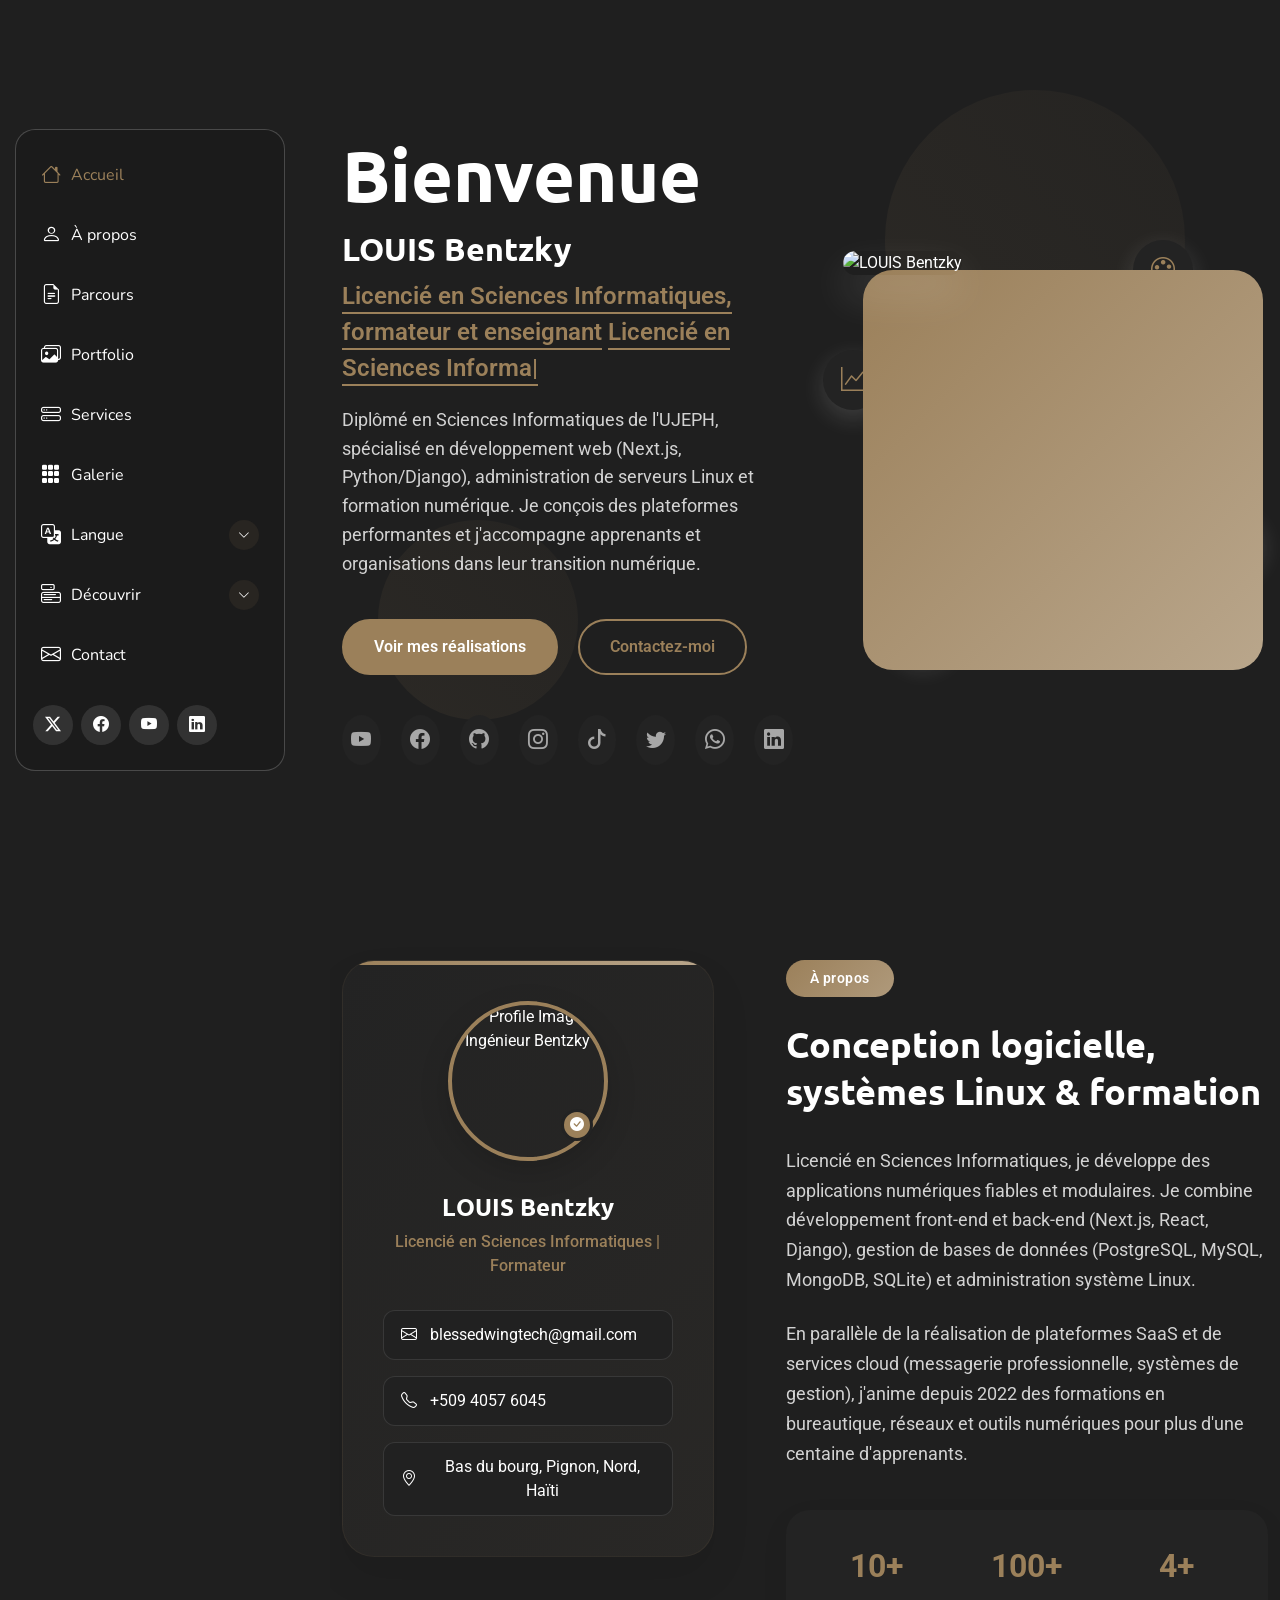
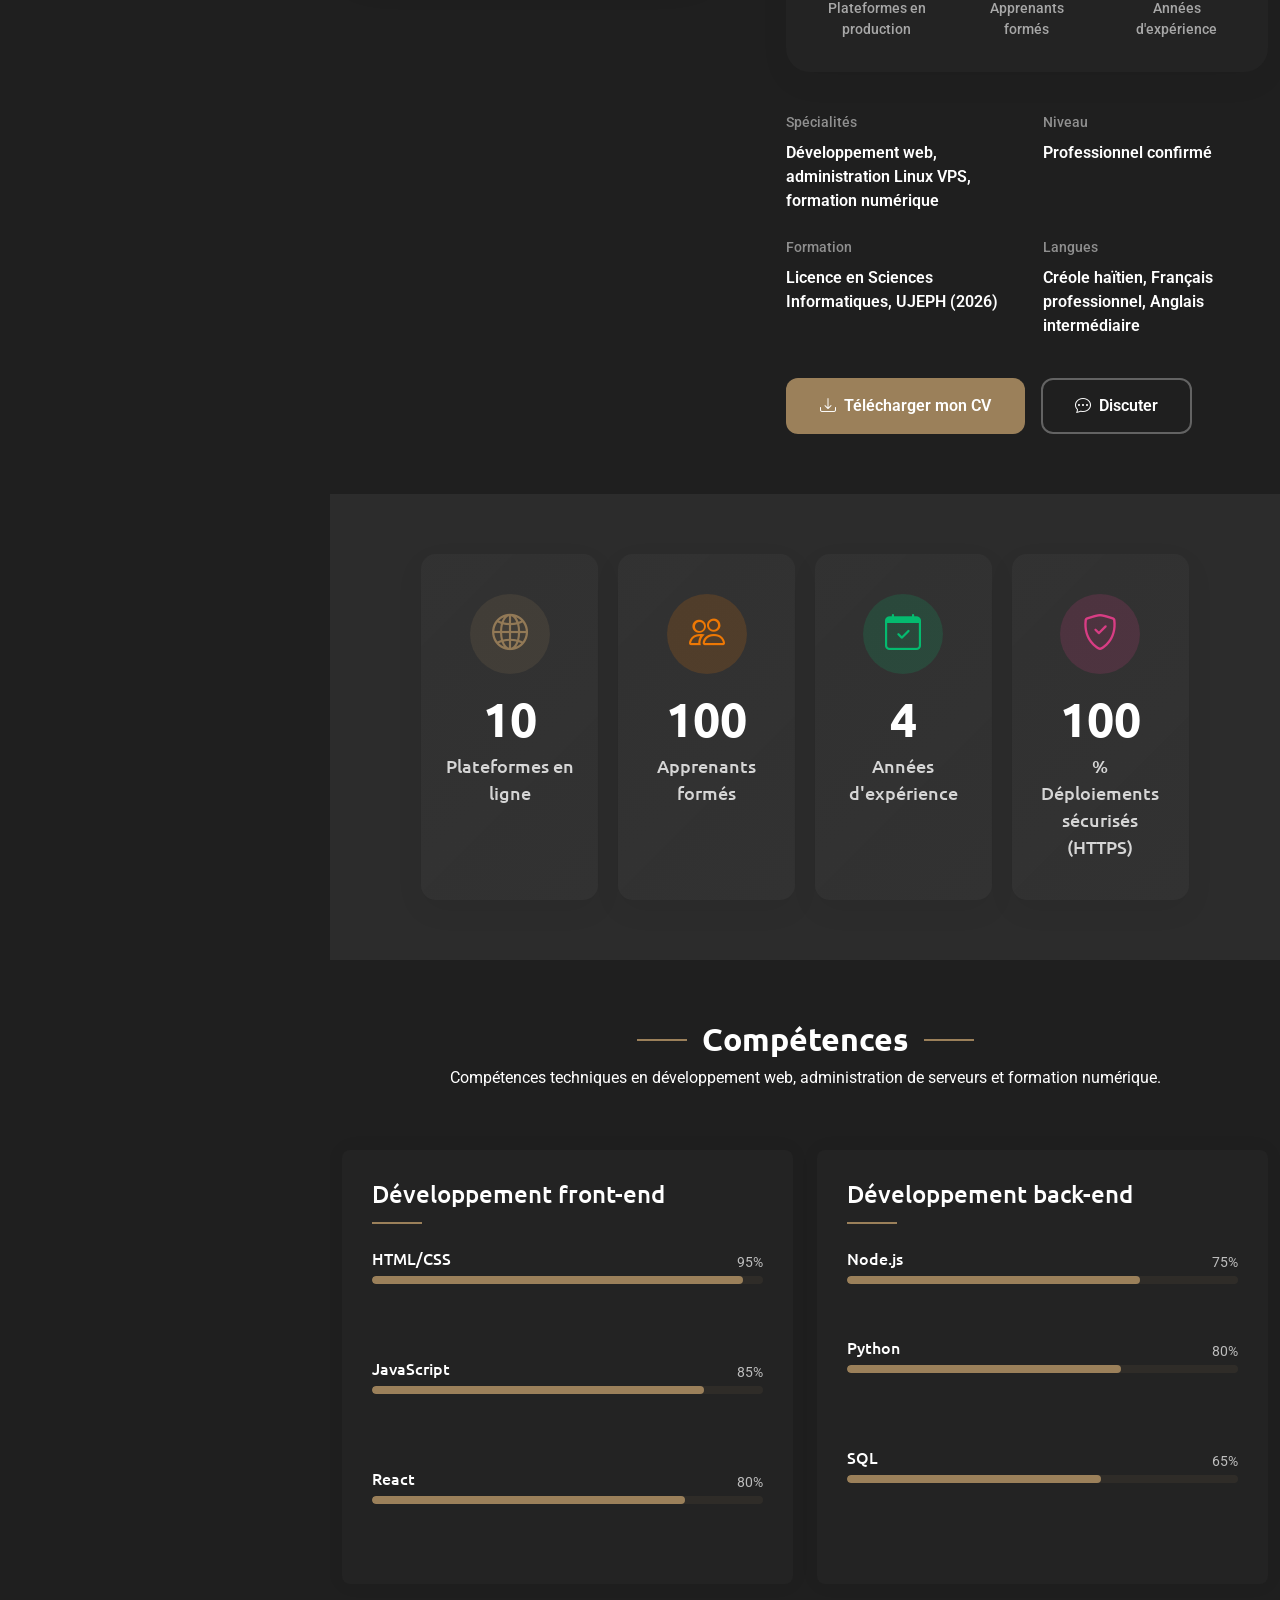
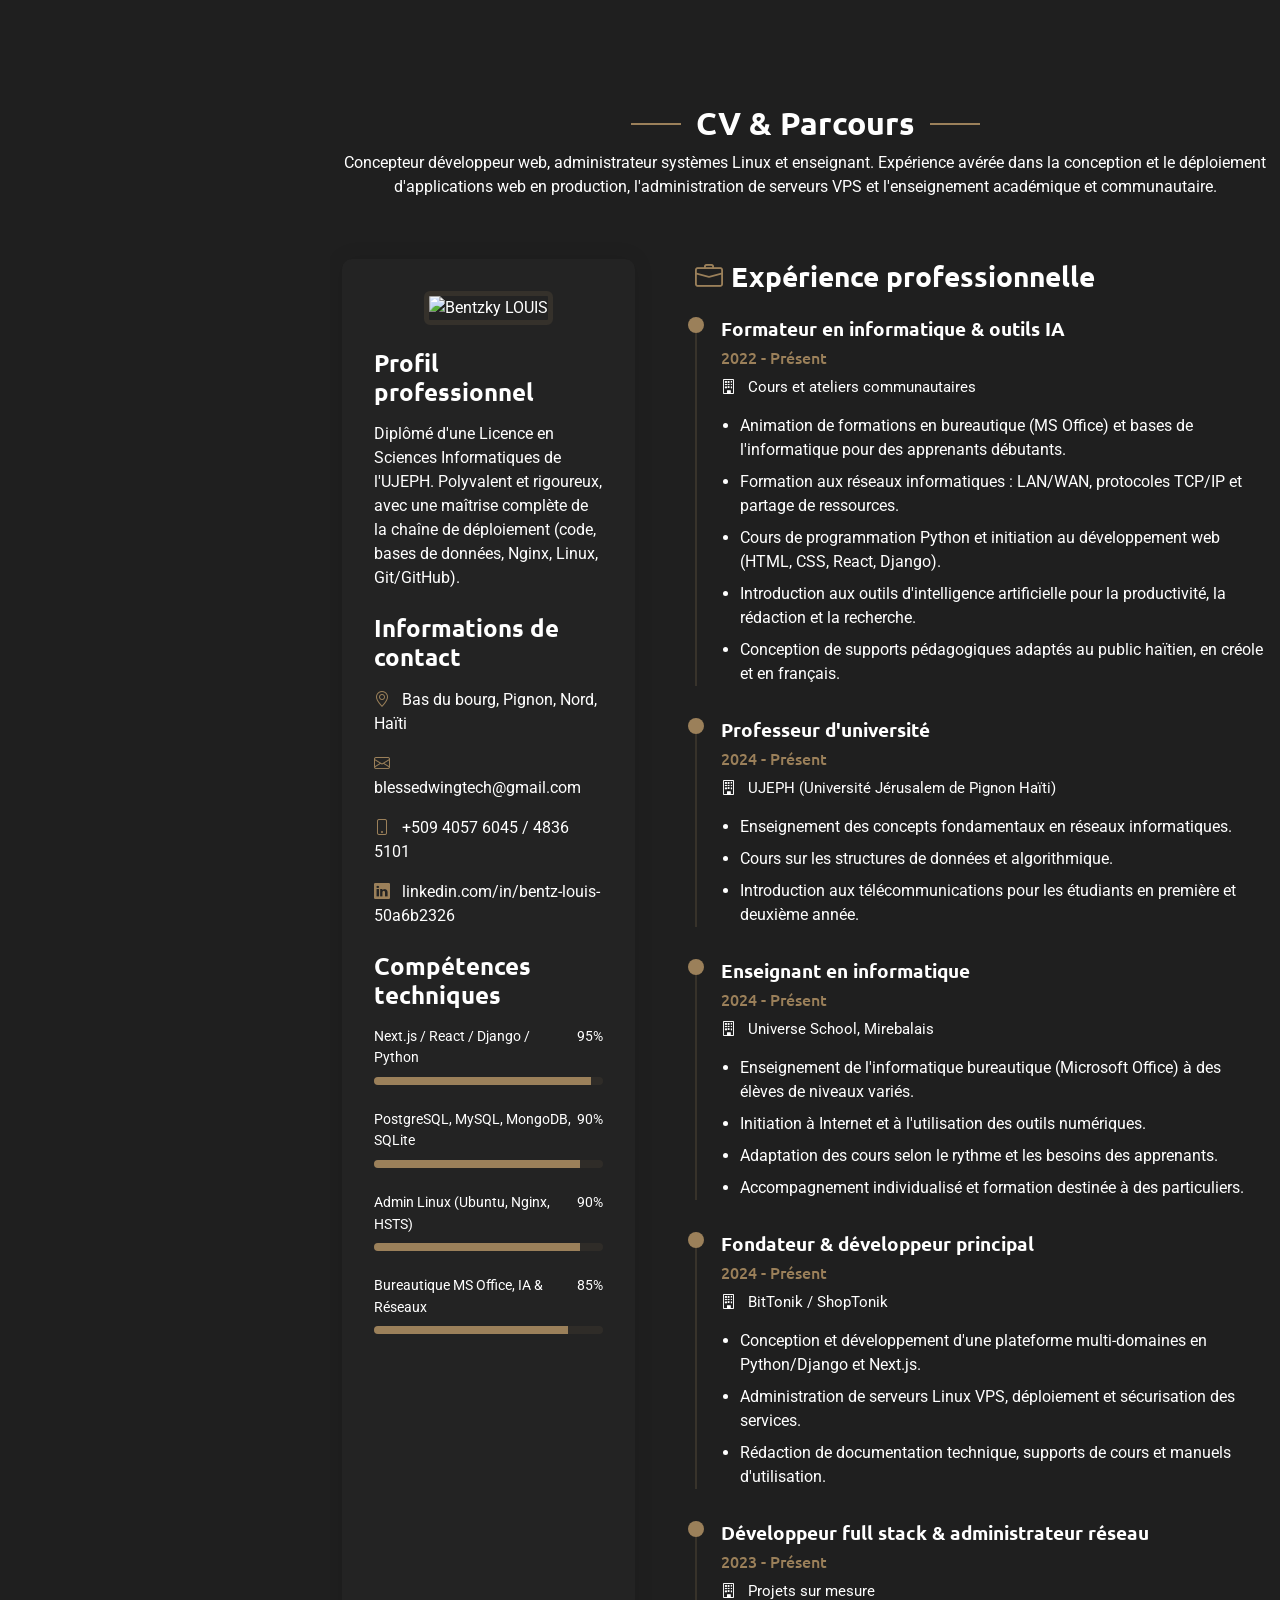
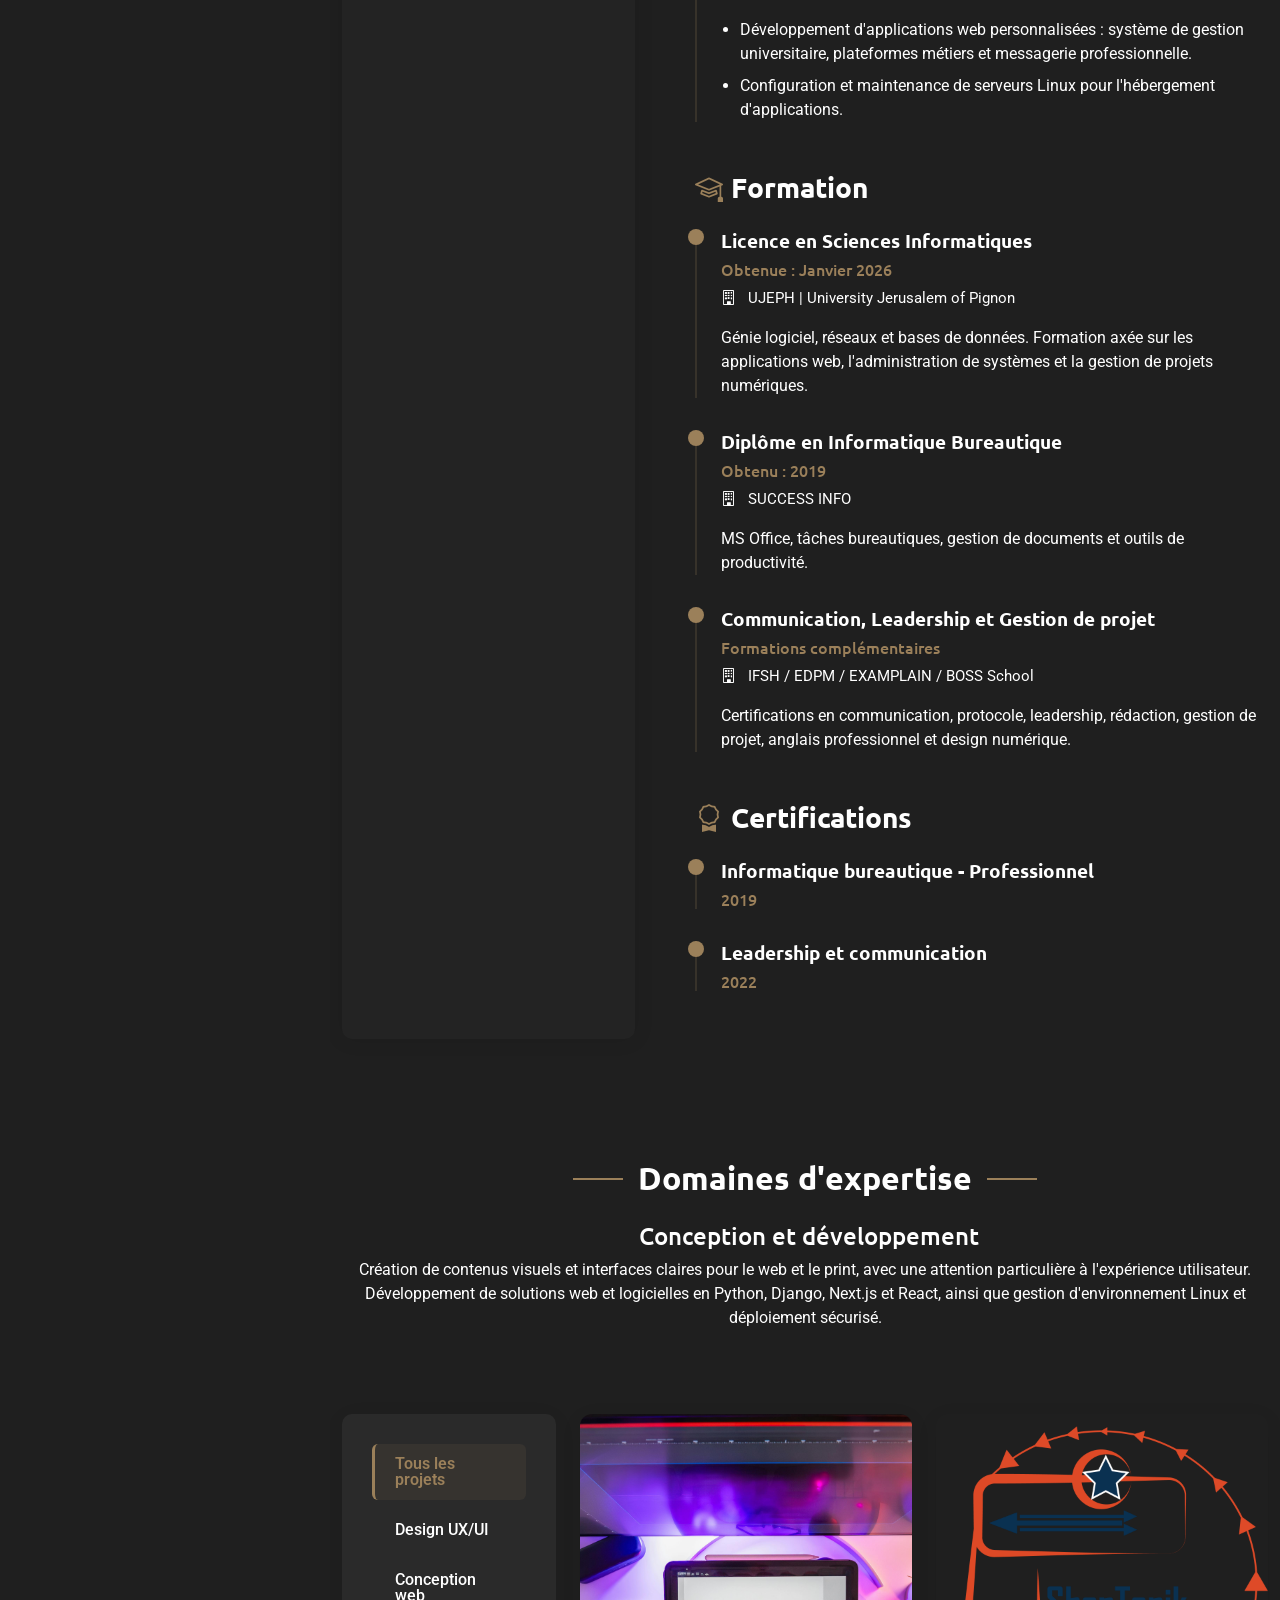
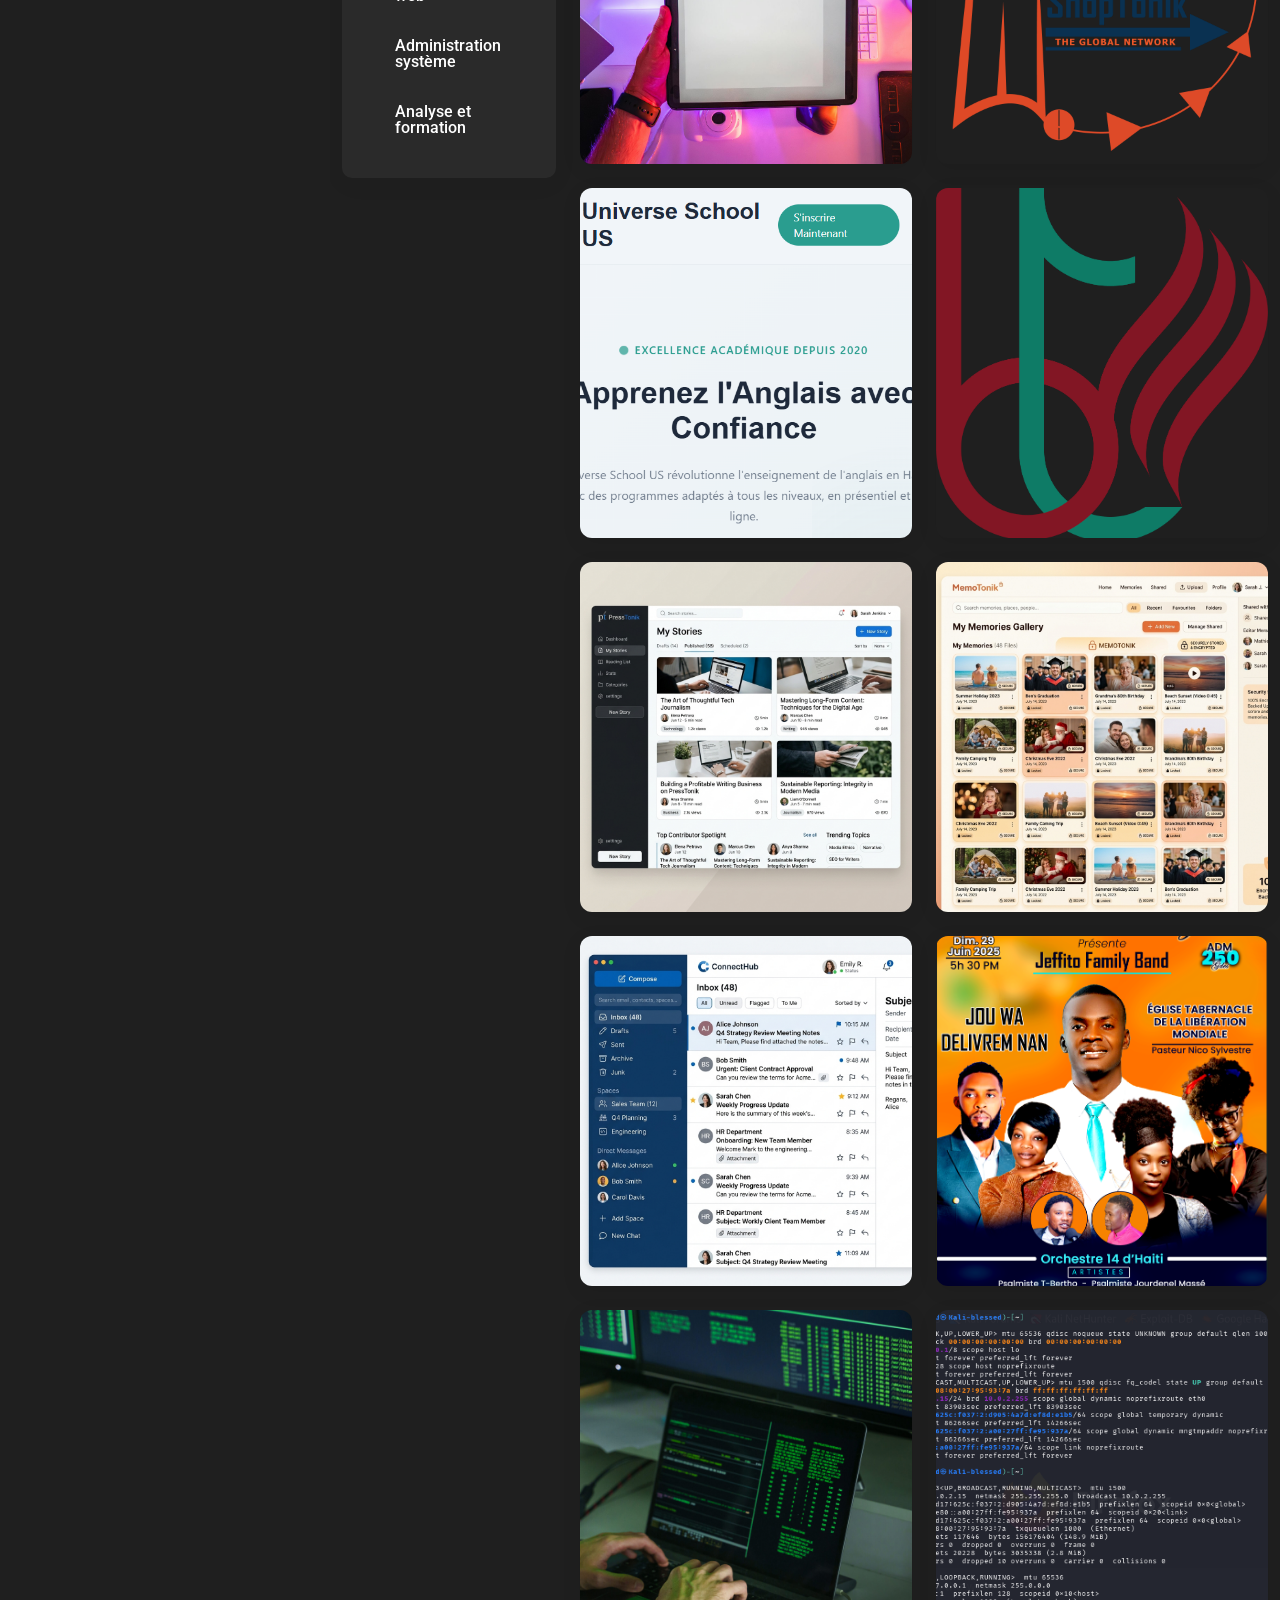
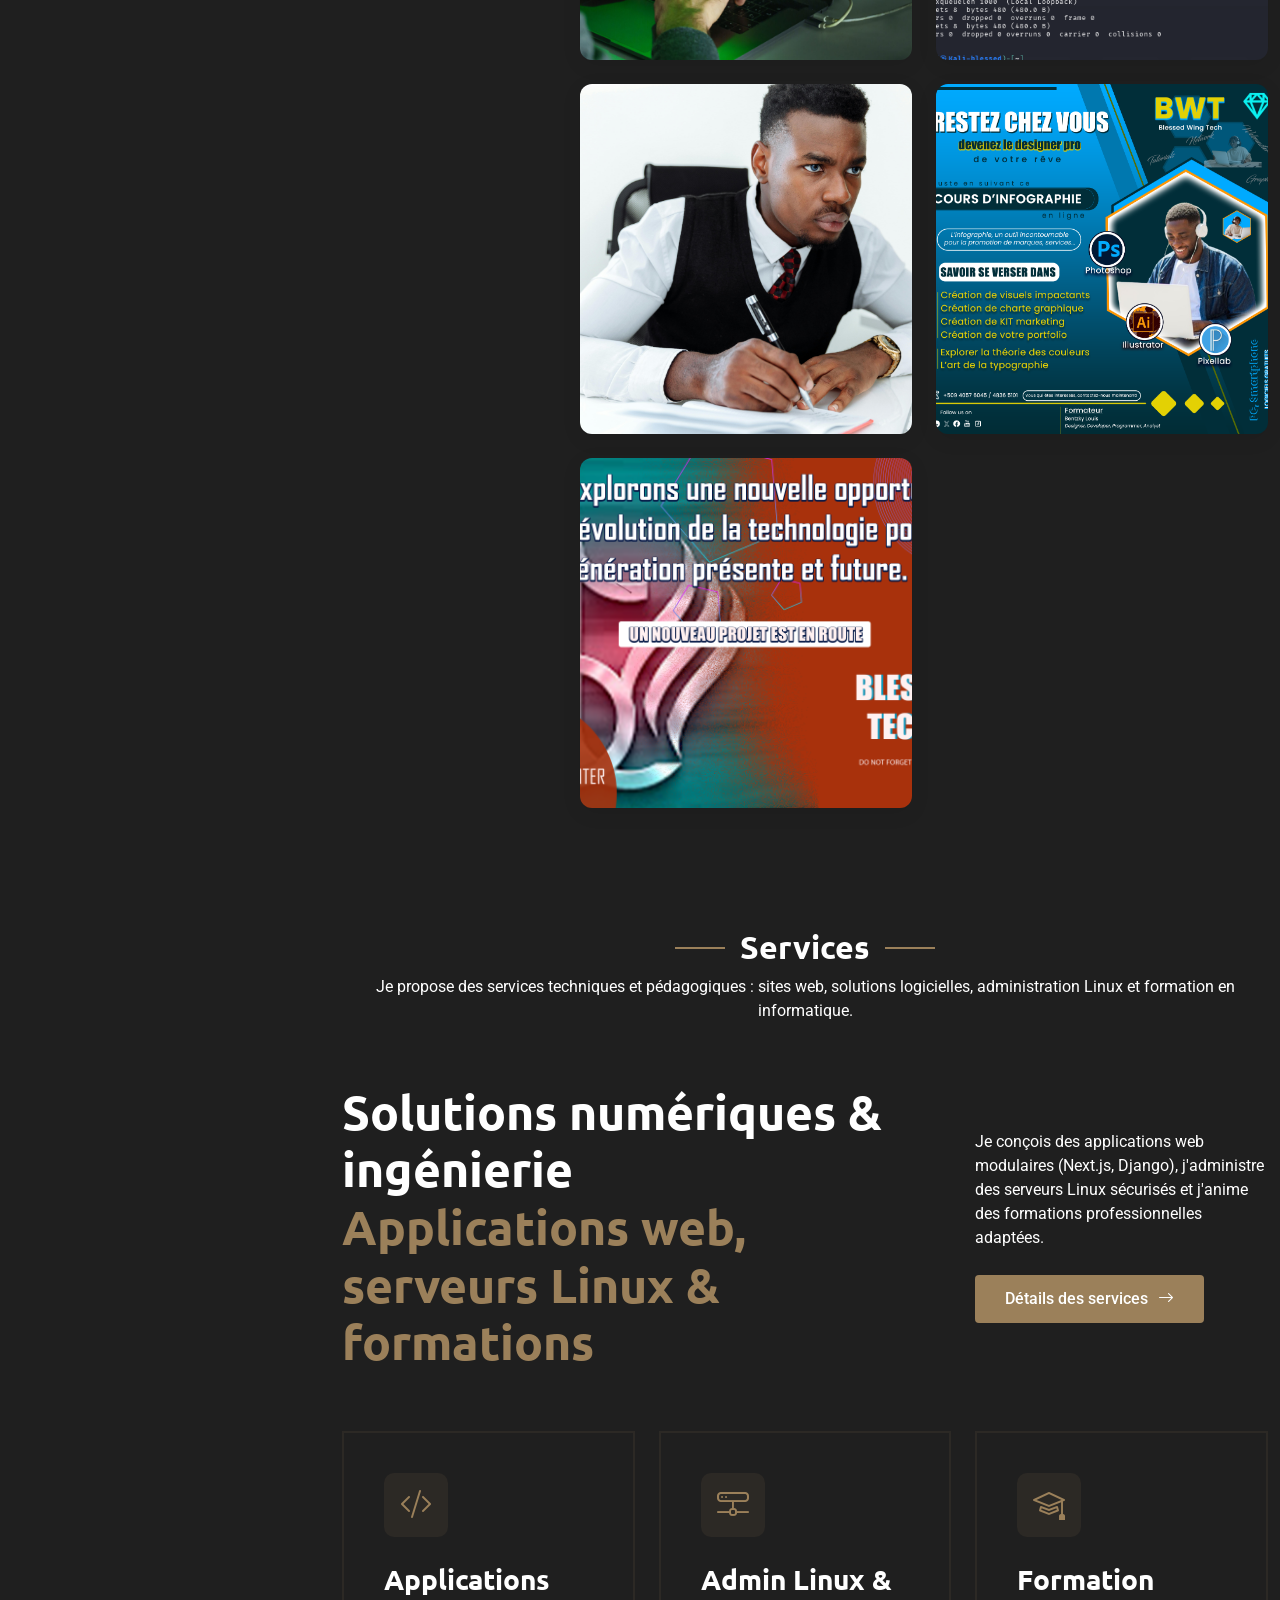
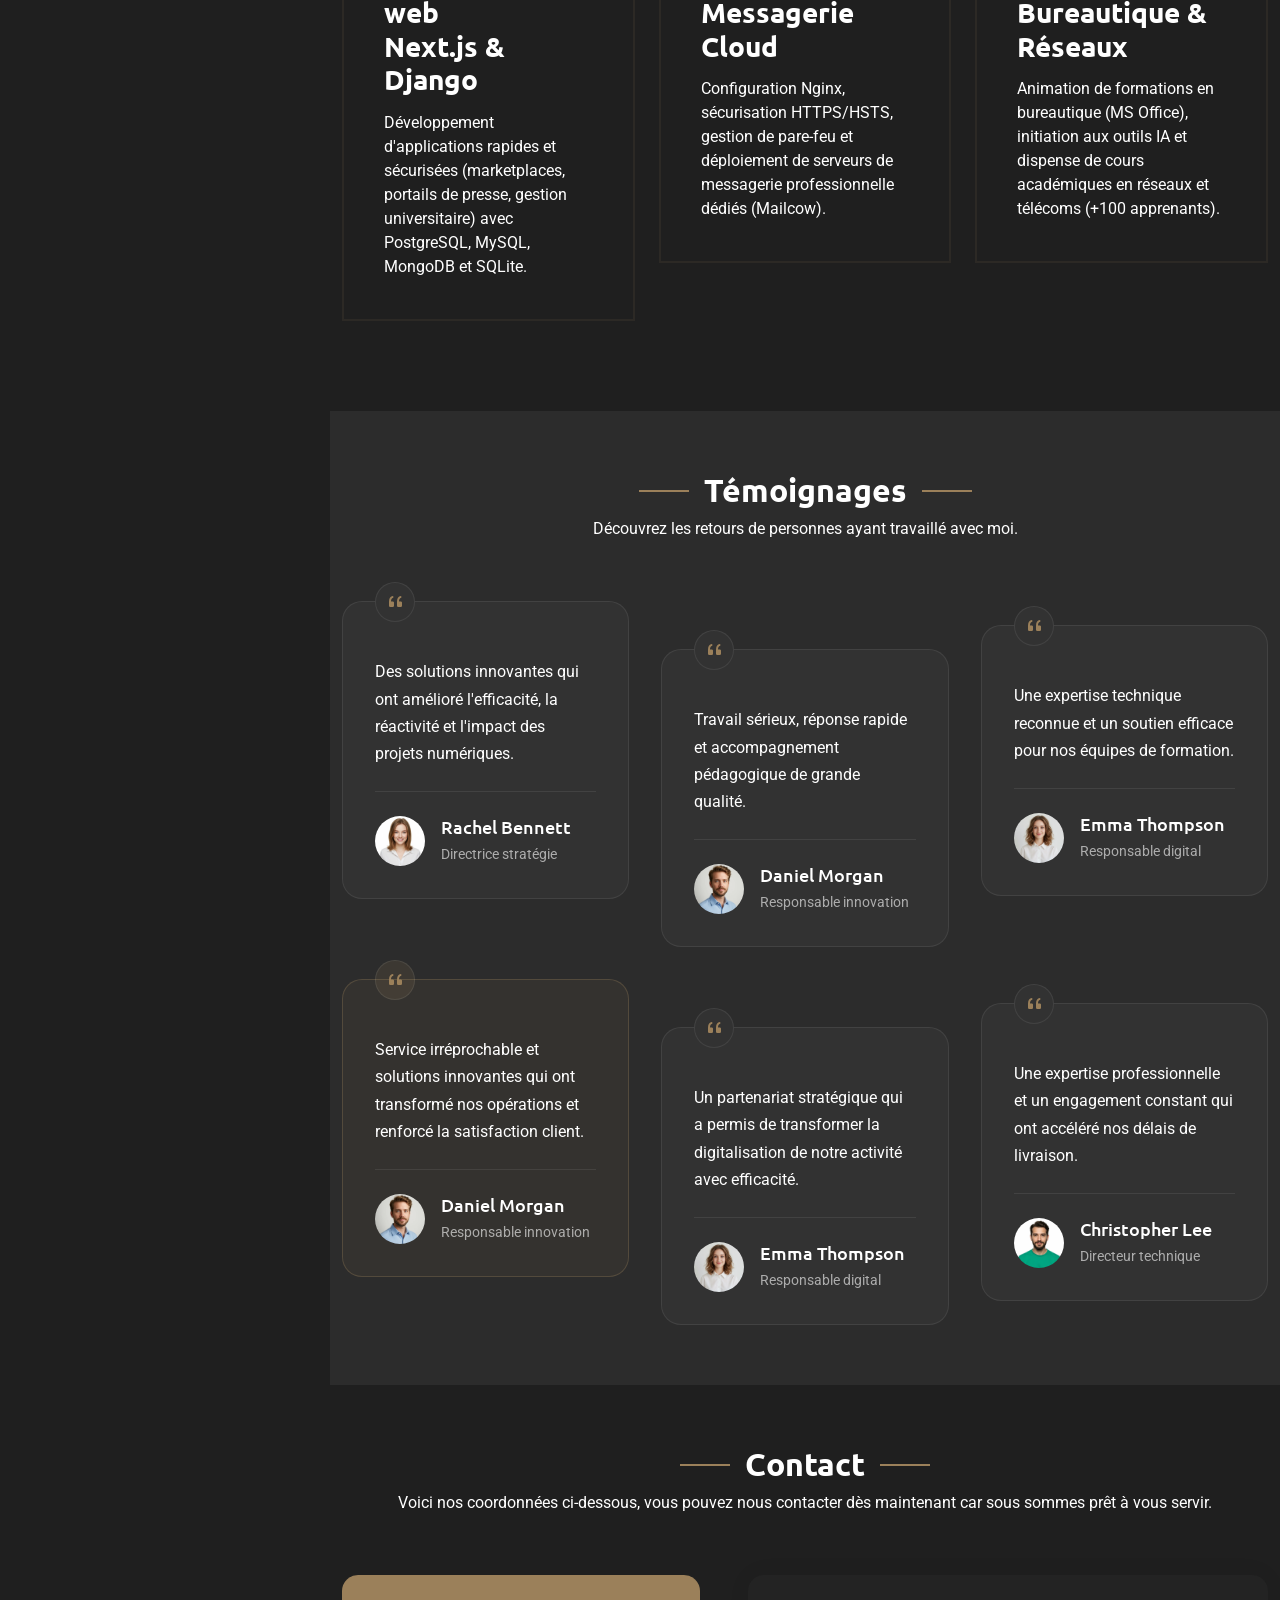
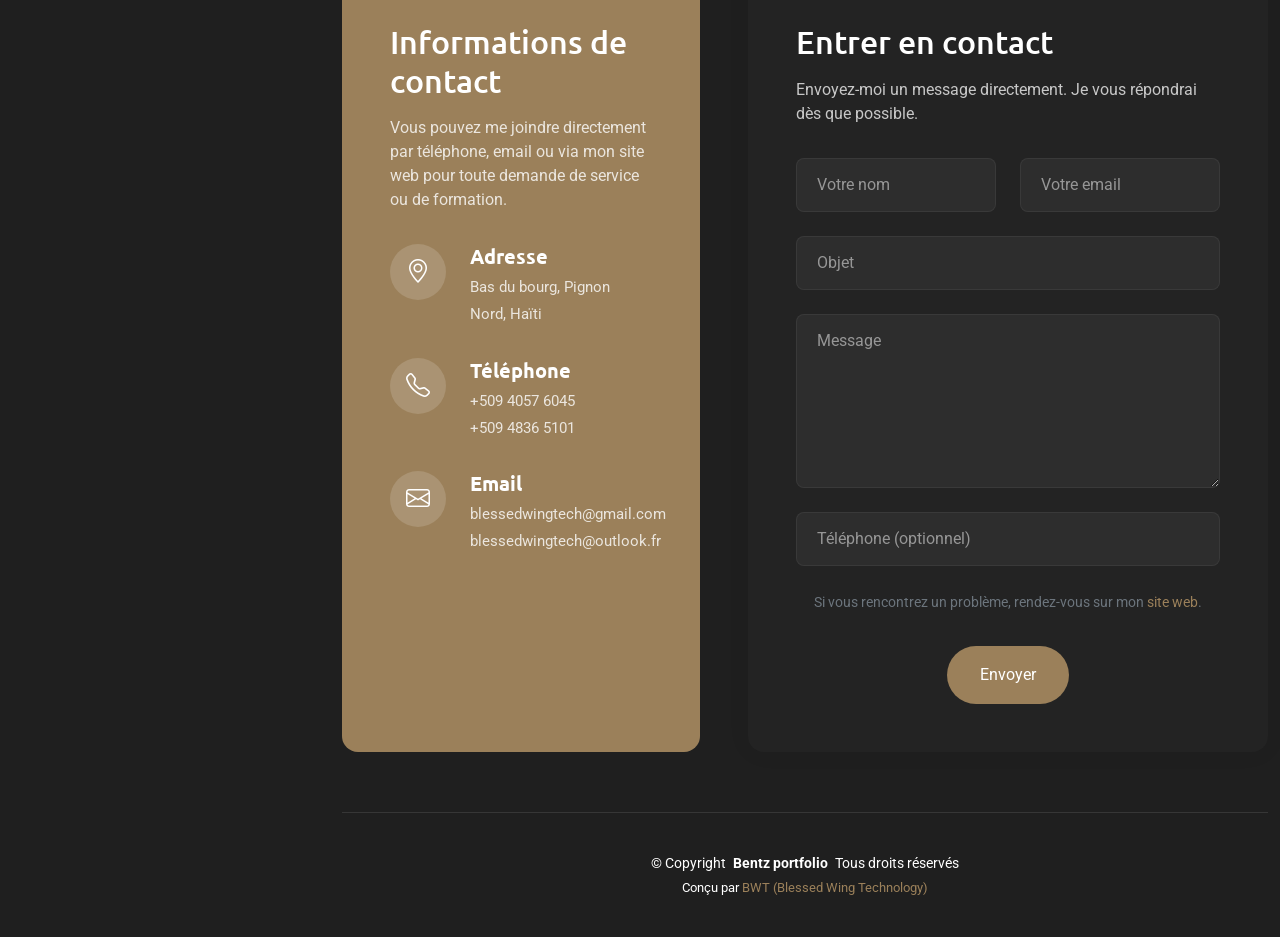
==== index.html @ fd95d406 "feat: audit facts update, fix service details navigation, add i18n support and realistic metrics" ====
<!DOCTYPE html>
<html lang="fr">

<head>
  <meta charset="utf-8">
  <meta content="width=device-width, initial-scale=1.0" name="viewport">
  <title>Portfolio de LOUIS Bentzky | Licencié en Sciences Informatiques</title>
  <meta name="description" content="Portfolio de LOUIS Bentzky, licencié en sciences informatiques, formateur et développeur web spécialisé en Next.js, Python/Django, administration Linux et bases de données.">
  <meta name="keywords" content="LOUIS Bentzky, licencié sciences informatiques, formateur, développeur web, Linux, Django, Next.js, PostgreSQL, MySQL, Pignon, Haïti">

  <!-- Favicons -->
  <link href="assets/img/logo.png" rel="icon">
  <link href="assets/img/logo.png" rel="apple-touch-icon">

  <!-- Fonts -->
  <link href="https://fonts.googleapis.com" rel="preconnect">
  <link href="https://fonts.gstatic.com" rel="preconnect" crossorigin>
  <link href="https://fonts.googleapis.com/css2?family=Roboto:ital,wght@0,100;0,300;0,400;0,500;0,700;0,900;1,100;1,300;1,400;1,500;1,700;1,900&family=Ubuntu:ital,wght@0,300;0,400;0,500;0,700;1,300;1,400;1,500;1,700&family=Nunito:ital,wght@0,200;0,300;0,400;0,500;0,600;0,700;0,800;0,900;1,200;1,300;1,400;1,500;1,600;1,700;1,800;1,900&display=swap" rel="stylesheet">

  <!-- Vendor CSS Files -->
  <link href="assets/vendor/bootstrap/css/bootstrap.min.css" rel="stylesheet">
  <link href="assets/vendor/bootstrap-icons/bootstrap-icons.css" rel="stylesheet">
  <link href="assets/vendor/aos/aos.css" rel="stylesheet">
  <link href="assets/vendor/glightbox/css/glightbox.min.css" rel="stylesheet">
  <link href="assets/vendor/swiper/swiper-bundle.min.css" rel="stylesheet">

  <!-- Main CSS File -->
  <link href="assets/css/main.css" rel="stylesheet">

  <!-- =======================================================
  * Template Name: SnapFolio
  * Template URL: https://bootstrapmade.com/snapfolio-bootstrap-portfolio-template/
  * Updated: Jun 13 2025 with Bootstrap v5.3.6
  * Author: BootstrapMade.com
  * License: https://bootstrapmade.com/license/
  ======================================================== -->
</head>

<body class="index-page">

  <header id="header" class="header dark-background d-flex flex-column justify-content-center">
    <i class="header-toggle d-xl-none bi bi-list"></i>

    <div class="header-container d-flex flex-column align-items-start">
      <nav id="navmenu" class="navmenu">
        <ul>
          <li><a href="#hero" class="active"><i class="bi bi-house navicon"></i><span data-i18n="nav_home">Accueil</span></a></li>
          <li><a href="#about"><i class="bi bi-person navicon"></i><span data-i18n="nav_about">À propos</span></a></li>
          <li><a href="#resume"><i class="bi bi-file-earmark-text navicon"></i><span data-i18n="nav_resume">Parcours</span></a></li>
          <li><a href="#portfolio"><i class="bi bi-images navicon"></i><span data-i18n="nav_portfolio">Portfolio</span></a></li>
          <li><a href="#services"><i class="bi bi-hdd-stack navicon"></i><span data-i18n="nav_services">Services</span></a></li>
          <li><a href="gallery.html"><i class="bi bi-grid-3x3-gap-fill navicon"></i><span data-i18n="nav_gallery">Galerie</span></a></li>
          <li class="dropdown"><a href="#"><i class="bi bi-translate navicon"></i> <span data-i18n="nav_lang">Langue</span> <i class="bi bi-chevron-down toggle-dropdown"></i></a>
            <ul>
              <li><a href="javascript:void(0)" onclick="changeLanguage('fr')">Français</a></li>
              <li><a href="javascript:void(0)" onclick="changeLanguage('en')">English</a></li>
              <li><a href="javascript:void(0)" onclick="changeLanguage('es')">Español</a></li>
              <li><a href="javascript:void(0)" onclick="changeLanguage('ht')">Kreyòl Ayisyen</a></li>
            </ul>
          </li>
          <li class="dropdown"><a href="#"><i class="bi bi-menu-button navicon"></i> <span data-i18n="nav_discover">Découvrir</span> <i class="bi bi-chevron-down toggle-dropdown"></i></a>
            <ul>
              <li><a href="#portfolio">Réalisations</a></li>
              <li class="dropdown"><a href="#"><span>Plateformes</span> <i class="bi bi-chevron-down toggle-dropdown"></i></a>
                <ul>
                  <li><a href="https://bittonik.com" target="_blank" rel="noopener">bittonik.com</a></li>
                  <li><a href="https://shop.bittonik.com" target="_blank" rel="noopener">shop.bittonik.com</a></li>
                  <li><a href="https://bwt.bittonik.com" target="_blank" rel="noopener">bwt.bittonik.com</a></li>
                </ul>
              </li>
              <li class="dropdown"><a href="#"><span>Réseaux</span> <i class="bi bi-chevron-down toggle-dropdown"></i></a>
                <ul>
                  <li><a href="https://www.linkedin.com/in/bentz-louis-50a6b2326/" target="_blank" rel="noopener">LinkedIn</a></li>
                  <li><a href="https://www.facebook.com/profile.php?id=61565747346863" target="_blank" rel="noopener">Facebook</a></li>
                  <li><a href="https://www.youtube.com/@blessedwingtech" target="_blank" rel="noopener">YouTube</a></li>
                </ul>
              </li>
              <li><a href="#about">À propos</a></li>
              <li><a href="#resume">Parcours</a></li>
              <li><a href="#testimonials">Témoignages</a></li>
            </ul>
          </li>
          <li><a href="#contact"><i class="bi bi-envelope navicon"></i>Contact</a></li>
        </ul>
      </nav>

      <div class="social-links text-center">
        <a href="#" class="twitter"><i class="bi bi-twitter-x"></i></a>
        <a href="https://web.facebook.com/profile.php?id=61565747346863" class="facebook"><i class="bi bi-facebook"></i></a>
        <a href="https://www.youtube.com/@blessedwingtech" class="youtube"><i class="bi bi-youtube"></i></a>
        <a href="https://www.linkedin.com/in/bentz-louis-50a6b2326/" class="linkedin"><i class="bi bi-linkedin"></i></a>
      </div>

    </div>

  </header>

  <main class="main">

    <!-- Hero Section -->
    <section id="hero" class="hero section">

      <div class="background-elements">
        <div class="bg-circle circle-1"></div>
        <div class="bg-circle circle-2"></div>
      </div>

      <div class="hero-content">

        <div class="container">
          <div class="row align-items-center">

            <div class="col-lg-6" data-aos="fade-right" data-aos-delay="100">
              <div class="hero-text">
                <h1 data-i18n="hero_title">Bienvenue</h1>
                <h2 data-i18n="hero_subtitle">LOUIS Bentzky</h2>
                <p class="lead"><span data-i18n="hero_typed_lead">Licencié en Sciences Informatiques, formateur et enseignant</span> <span class="typed" data-typed-items="Licencié en Sciences Informatiques, Formateur, Enseignant, Développeur Web, Administrateur Linux"></span></p>
                <p class="description" data-i18n="hero_desc">Diplômé en Sciences Informatiques de l'UJEPH, spécialisé en développement web (Next.js, Python/Django), administration de serveurs Linux et formation numérique. Je conçois des plateformes performantes et j'accompagne apprenants et organisations dans leur transition numérique.</p>

                <div class="hero-actions">
                  <a href="#portfolio" class="btn btn-primary" data-i18n="hero_btn_portfolio">Voir mes réalisations</a>
                  <a href="#contact" class="btn btn-outline" data-i18n="hero_btn_contact">Contactez-moi</a>
                </div>

                <div class="social-links">
                  <a href="https://www.youtube.com/@blessedwingtech"><i class="bi bi-youtube"></i></a>
                  <a href="https://www.facebook.com/profile.php?id=61565747346863&_rdc=1&_rdr"><i class="bi bi-facebook"></i></a>
                  <a href="https://github.com/blessedwingtech"><i class="bi bi-github"></i></a>
                  <a href="https://www.instagram.com/blessedwingtech?igsh=MTlweTR2bWcydWViNg=="><i class="bi bi-instagram"></i></a>
                  <a href="https://www.tiktok.com/@blessedwingtech?_t=ZP-8yUwqDFq4YY&_r=1"><i class="bi bi-tiktok"></i></a>
                  <a href="https://x.com/intent/tweet?button_hashtag=blessedwingtech&ref_src=twsrc%5Etfw"><i class="bi bi-twitter"></i></a>
                  <a href="https://whatsapp.com/channel/0029VaMRRHZLSmbSRiAdLF01"><i class="bi bi-whatsapp"></i></a>
                  <a href="https://www.linkedin.com/in/bentz-louis-50a6b2326/"><i class="bi bi-linkedin"></i></a>
                </div>
              </div>
            </div>

            <div class="col-lg-6" data-aos="fade-left" data-aos-delay="200">
              <div class="hero-visual">
                <div class="profile-container">
                  <div class="profile-background"></div>
                  <img src="https://bwt.bittonik.com/images/team/louis.png" alt="LOUIS Bentzky" class="profile-image">
                  <div class="floating-elements">
                    <div class="floating-icon icon-1"><i class="bi bi-palette"></i></div>
                    <div class="floating-icon icon-2"><i class="bi bi-code-slash"></i></div>
                    <div class="floating-icon icon-3"><i class="bi bi-lightbulb"></i></div>
                    <div class="floating-icon icon-4"><i class="bi bi-graph-up"></i></div>
                  </div>
                </div>
              </div>
            </div>

          </div>
        </div>
      </div>

    </section><!-- /Hero Section -->

    <!-- About Section -->
    <section id="about" class="about section">

      <div class="container" data-aos="fade-up" data-aos-delay="100">

        <div class="row">
          <div class="col-lg-5" data-aos="zoom-in" data-aos-delay="200">
            <div class="profile-card">
              <div class="profile-header">
                <div class="profile-image">
                  <img src="https://pub-89e90effd8c84fc486672a8cfe792db8.r2.dev/uploads/gallery-1783122295378-9qzqqya.webp" alt="Profile Image Ingénieur Bentzky" class="img-fluid">
                </div>
                <div class="profile-badge">
                  <i class="bi bi-check-circle-fill"></i>
                </div>
              </div>

              <div class="profile-content">
                <h3>LOUIS Bentzky</h3>
                <p class="profession">Licencié en Sciences Informatiques | Formateur</p>

                <div class="contact-links">
                  <a href="mailto:blessedwingtech@gmail.com" class="contact-item">
                    <i class="bi bi-envelope"></i>
                    blessedwingtech@gmail.com
                  </a>
                  <a href="tel:+50940576045" class="contact-item">
                    <i class="bi bi-telephone"></i>
                    +509 4057 6045
                  </a>
                  <a href="#" class="contact-item">
                    <i class="bi bi-geo-alt"></i>
                    Bas du bourg, Pignon, Nord, Haïti
                  </a>
                </div>
              </div>
            </div>
          </div>

          <div class="col-lg-7" data-aos="fade-left" data-aos-delay="300">
            <div class="about-content">
              <div class="section-header">
                <span class="badge-text" data-i18n="about_title">À propos</span>
                <h2 data-i18n="about_subtitle">Passionné par le numérique et la formation</h2>
              </div>

              <div class="description">
                <p data-i18n="about_desc1">Licencié en Sciences Informatiques, je développe des applications numériques fiables et modulaires. Je combine développement front-end et back-end (Next.js, React, Django), gestion de bases de données (PostgreSQL, MySQL, MongoDB, SQLite) et administration système Linux.</p>

                <p data-i18n="about_desc2">En parallèle de la réalisation de plateformes SaaS et de services cloud (messagerie professionnelle, systèmes de gestion), j'anime depuis 2022 des formations en bureautique, réseaux et outils numériques pour plus d'une centaine d'apprenants.</p>
              </div>

              <div class="stats-grid">
                <div class="stat-item">
                  <div class="stat-number">10+</div>
                  <div class="stat-label" data-i18n="about_proj">Plateformes en ligne</div>
                </div>
                <div class="stat-item">
                  <div class="stat-number">100+</div>
                  <div class="stat-label" data-i18n="about_learners">Apprenants formés</div>
                </div>
                <div class="stat-item">
                  <div class="stat-number">4+</div>
                  <div class="stat-label" data-i18n="about_exp">Années de pratique</div>
                </div>
              </div>

              <div class="details-grid">
                <div class="detail-row">
                  <div class="detail-item">
                    <span class="detail-label" data-i18n="about_spec_label">Spécialités</span>
                    <span class="detail-value" data-i18n="about_spec_val">Développement web, administration Linux, formation informatique</span>
                  </div>
                  <div class="detail-item">
                    <span class="detail-label" data-i18n="about_level_label">Niveau</span>
                    <span class="detail-value" data-i18n="about_level_val">Professionnel confirmé</span>
                  </div>
                </div>
                <div class="detail-row">
                  <div class="detail-item">
                    <span class="detail-label" data-i18n="about_edu_label">Formation</span>
                    <span class="detail-value" data-i18n="about_edu_val">Licence Sciences Informatiques, UJEPH</span>
                  </div>
                  <div class="detail-item">
                    <span class="detail-label" data-i18n="about_lang_label">Langues</span>
                    <span class="detail-value" data-i18n="about_lang_val">Créole haïtien, Français professionnel, Anglais intermédiaire</span>
                  </div>
                </div>
              </div>

              <div class="cta-section">
                <a href="#" class="btn btn-primary">
                  <i class="bi bi-download"></i>
                  <span data-i18n="about_dl_cv">Télécharger mon CV</span>
                </a>
                <a href="#" class="btn btn-outline">
                  <i class="bi bi-chat-dots"></i>
                  <span data-i18n="about_chat">Discuter</span>
                </a>
              </div>
            </div>
          </div>
        </div>

      </div>

    </section><!-- /About Section -->

    <!-- Stats Section -->
    <section id="stats" class="stats section light-background">

      <div class="container" data-aos="fade-up" data-aos-delay="100">

        <div class="row justify-content-center">
          <div class="col-lg-10">
            <div class="stats-wrapper">
              <div class="stats-item" data-aos="zoom-in" data-aos-delay="150">
                <div class="icon-wrapper">
                  <i class="bi bi-globe2"></i>
                </div>
                <span data-purecounter-start="0" data-purecounter-end="10" data-purecounter-duration="1" class="purecounter"></span>
                <p>Plateformes en ligne</p>
              </div><!-- End Stats Item -->

              <div class="stats-item" data-aos="zoom-in" data-aos-delay="200">
                <div class="icon-wrapper">
                  <i class="bi bi-people"></i>
                </div>
                <span data-purecounter-start="0" data-purecounter-end="100" data-purecounter-duration="1" class="purecounter"></span>
                <p>Apprenants formés</p>
              </div><!-- End Stats Item -->

              <div class="stats-item" data-aos="zoom-in" data-aos-delay="250">
                <div class="icon-wrapper">
                  <i class="bi bi-calendar-check"></i>
                </div>
                <span data-purecounter-start="0" data-purecounter-end="4" data-purecounter-duration="1" class="purecounter"></span>
                <p>Années d'expérience</p>
              </div><!-- End Stats Item -->

              <div class="stats-item" data-aos="zoom-in" data-aos-delay="300">
                <div class="icon-wrapper">
                  <i class="bi bi-shield-check"></i>
                </div>
                <span data-purecounter-start="0" data-purecounter-end="100" data-purecounter-duration="1" class="purecounter"></span>
                <p>% Déploiements sécurisés (HTTPS)</p>
              </div><!-- End Stats Item -->
            </div>
          </div>
        </div>

      </div>

    </section><!-- /Stats Section -->

    <!-- Skills Section -->
    <section id="skills" class="skills section">

      <!-- Section Title -->
      <div class="container section-title" data-aos="fade-up">
        <h2>Compétences</h2>
        <p>Compétences techniques en développement web, administration de serveurs et formation numérique.</p>
      </div><!-- End Section Title -->

      <div class="container" data-aos="fade-up" data-aos-delay="100">

        <div class="row">
          <div class="col-lg-6">
            <div class="skills-category" data-aos="fade-up" data-aos-delay="200">
              <h3>Développement front-end</h3>
              <div class="skills-animation">
                <div class="skill-item">
                  <div class="d-flex justify-content-between align-items-center">
                    <h4>HTML/CSS</h4>
                    <span class="skill-percentage">95%</span>
                  </div>
                  <div class="progress">
                    <div class="progress-bar" role="progressbar" aria-valuenow="95" aria-valuemin="0" aria-valuemax="100"></div>
                  </div>
                  <div class="skill-tooltip">Maîtrise de HTML5 sémantique et des techniques CSS modernes.</div>
                </div>

                <div class="skill-item">
                  <div class="d-flex justify-content-between align-items-center">
                    <h4>JavaScript</h4>
                    <span class="skill-percentage">85%</span>
                  </div>
                  <div class="progress">
                    <div class="progress-bar" role="progressbar" aria-valuenow="85" aria-valuemin="0" aria-valuemax="100"></div>
                  </div>
                  <div class="skill-tooltip">Bonne maîtrise de ES6+, manipulation du DOM et frameworks modernes.</div>
                </div>

                <div class="skill-item">
                  <div class="d-flex justify-content-between align-items-center">
                    <h4>React</h4>
                    <span class="skill-percentage">80%</span>
                  </div>
                  <div class="progress">
                    <div class="progress-bar" role="progressbar" aria-valuenow="80" aria-valuemin="0" aria-valuemax="100"></div>
                  </div>
                  <div class="skill-tooltip">Expérience avec React hooks, gestion d'état et architecture de composants.</div>
                </div>
              </div>
            </div><!-- End Frontend Skills -->
          </div>

          <div class="col-lg-6">
            <div class="skills-category" data-aos="fade-up" data-aos-delay="300">
              <h3>Développement back-end</h3>
              <div class="skills-animation">
                <div class="skill-item">
                  <div class="d-flex justify-content-between align-items-center">
                    <h4>Node.js</h4>
                    <span class="skill-percentage">75%</span>
                  </div>
                  <div class="progress">
                    <div class="progress-bar" role="progressbar" aria-valuenow="75" aria-valuemin="0" aria-valuemax="100"></div>
                  </div>
                  <div class="skill-tooltip">Développement serveur JavaScript avec Express et APIs REST.</div>
                </div>

                <div class="skill-item">
                  <div class="d-flex justify-content-between align-items-center">
                    <h4>Python</h4>
                    <span class="skill-percentage">80%</span>
                  </div>
                  <div class="progress">
                    <div class="progress-bar" role="progressbar" aria-valuenow="70" aria-valuemin="0" aria-valuemax="100"></div>
                  </div>
                  <div class="skill-tooltip">Développement Python avec Django et outils d'analyse de données.</div>
                </div>

                <div class="skill-item">
                  <div class="d-flex justify-content-between align-items-center">
                    <h4>SQL</h4>
                    <span class="skill-percentage">65%</span>
                  </div>
                  <div class="progress">
                    <div class="progress-bar" role="progressbar" aria-valuenow="65" aria-valuemin="0" aria-valuemax="100"></div>
                  </div>
                  <div class="skill-tooltip">Conception de bases de données, optimisation et requêtes complexes.</div>
                </div>
              </div>
            </div><!-- End Backend Skills -->
          </div>
        </div>

      </div>

    </section><!-- /Skills Section -->

    <!-- Resume Section -->
    <section id="resume" class="resume section">

      <!-- Section Title -->
      <div class="container section-title" data-aos="fade-up">
        <h2 data-i18n="resume_title">CV</h2>
        <p data-i18n="resume_desc">Concepteur développeur web, administrateur systèmes Linux et enseignant. Expérience avérée dans la conception et le déploiement d'applications web en production, l'administration de serveurs VPS et l'enseignement académique et communautaire.</p>
      </div><!-- End Section Title -->

      <div class="container" data-aos="fade-up" data-aos-delay="100">

        <div class="row gy-4">
          <!-- Left column with summary and contact -->
          <div class="col-lg-4">
            <div class="resume-side" data-aos="fade-right" data-aos-delay="100">
              <div class="profile-img mb-4">
                <img src="https://pub-89e90effd8c84fc486672a8cfe792db8.r2.dev/uploads/gallery-1783119803628-nhqajlh.webp" alt="Bentzky LOUIS" class="img-fluid rounded">
              </div>

              <h3 data-i18n="resume_prof_title">Profil professionnel</h3>
              <p data-i18n="resume_prof_desc">Diplômé d'une Licence en Sciences Informatiques de l'UJEPH, formateur et développeur web. J'interviens sur des applications web de pointe, des infrastructures Linux VPS et des programmes d'enseignement adaptés.</p>

              <h3 class="mt-4" data-i18n="resume_contact">Informations de contact</h3>
              <ul class="contact-info list-unstyled">
                <li><i class="bi bi-geo-alt"></i> Bas du bourg, Pignon, Nord, Haïti</li>
                <li><i class="bi bi-envelope"></i> blessedwingtech@gmail.com</li>
                <li><i class="bi bi-phone"></i> +509 4057 6045 / 4836 5101</li>
                <li><i class="bi bi-linkedin"></i> linkedin.com/in/bentz-louis-50a6b2326</li>
              </ul>

              <div class="skills-animation mt-4">
                <h3 data-i18n="resume_tech_skills">Compétences techniques</h3>
                <div class="skill-item">
                  <div class="d-flex justify-content-between">
                    <span>Next.js / React / Django / Python</span>
                    <span>95%</span>
                  </div>
                  <div class="progress">
                    <div class="progress-bar" role="progressbar" aria-valuenow="95" aria-valuemin="0" aria-valuemax="100"></div>
                  </div>
                </div>

                <div class="skill-item">
                  <div class="d-flex justify-content-between">
                    <span>PostgreSQL, MySQL, MongoDB, SQLite</span>
                    <span>90%</span>
                  </div>
                  <div class="progress">
                    <div class="progress-bar" role="progressbar" aria-valuenow="90" aria-valuemin="0" aria-valuemax="100"></div>
                  </div>
                </div>

                <div class="skill-item">
                  <div class="d-flex justify-content-between">
                    <span>Admin Linux (Ubuntu, Nginx, HSTS)</span>
                    <span>90%</span>
                  </div>
                  <div class="progress">
                    <div class="progress-bar" role="progressbar" aria-valuenow="90" aria-valuemin="0" aria-valuemax="100"></div>
                  </div>
                </div>

                <div class="skill-item">
                  <div class="d-flex justify-content-between">
                    <span>Bureautique MS Office, IA & Réseaux</span>
                    <span>85%</span>
                  </div>
                  <div class="progress">
                    <div class="progress-bar" role="progressbar" aria-valuenow="85" aria-valuemin="0" aria-valuemax="100"></div>
                  </div>
                </div>
              </div>
            </div>
          </div>

          <!-- Right column with experience and education -->
          <div class="col-lg-8 ps-4 ps-lg-5">
            <!-- Experience Section -->
            <div class="resume-section" data-aos="fade-up">
              <h3><i class="bi bi-briefcase me-2"></i>Expérience professionnelle</h3>

              <div class="resume-item">
                <h4>Formateur en informatique & outils IA</h4>
                <h5>2022 - Présent</h5>
                <p class="company"><i class="bi bi-building"></i> Cours et ateliers communautaires</p>
                <ul>
                  <li>Animation de formations en bureautique (MS Office) et bases de l'informatique pour des apprenants débutants.</li>
                  <li>Formation aux réseaux informatiques : LAN/WAN, protocoles TCP/IP et partage de ressources.</li>
                  <li>Cours de programmation Python et initiation au développement web (HTML, CSS, React, Django).</li>
                  <li>Introduction aux outils d'intelligence artificielle pour la productivité, la rédaction et la recherche.</li>
                  <li>Conception de supports pédagogiques adaptés au public haïtien, en créole et en français.</li>
                </ul>
              </div>

              <div class="resume-item">
                <h4 data-i18n="exp_prof_ujeph">Professeur d'université</h4>
                <h5>2024 - Présent</h5>
                <p class="company"><i class="bi bi-building"></i> UJEPH (Université Jérusalem de Pignon Haïti)</p>
                <ul>
                  <li data-i18n="exp_ujeph_1">Enseignement des concepts fondamentaux en réseaux informatiques.</li>
                  <li data-i18n="exp_ujeph_2">Cours sur les structures de données et algorithmique.</li>
                  <li data-i18n="exp_ujeph_3">Introduction aux télécommunications pour les étudiants en première et deuxième année.</li>
                </ul>
              </div>

              <div class="resume-item">
                <h4 data-i18n="exp_teach_title">Enseignant en informatique</h4>
                <h5>2024 - Présent</h5>
                <p class="company"><i class="bi bi-building"></i> Universe School, Mirebalais</p>
                <ul>
                  <li data-i18n="exp_teach_1">Enseignement de l'informatique bureautique (Microsoft Office) à des élèves de niveaux variés.</li>
                  <li data-i18n="exp_teach_2">Initiation à Internet et à l'utilisation des outils numériques.</li>
                  <li data-i18n="exp_teach_3">Adaptation des cours selon le rythme et les besoins des apprenants.</li>
                  <li data-i18n="exp_teach_4">Accompagnement individualisé et formation destinée à des particuliers.</li>
                </ul>
              </div>

              <div class="resume-item">
                <h4>Fondateur & développeur principal</h4>
                <h5>2024 - Présent</h5>
                <p class="company"><i class="bi bi-building"></i> BitTonik / ShopTonik</p>
                <ul>
                  <li>Conception et développement d'une plateforme multi-domaines en Python/Django et Next.js.</li>
                  <li>Administration de serveurs Linux VPS, déploiement et sécurisation des services.</li>
                  <li>Rédaction de documentation technique, supports de cours et manuels d'utilisation.</li>
                </ul>
              </div>

              <div class="resume-item">
                <h4>Développeur full stack & administrateur réseau</h4>
                <h5>2023 - Présent</h5>
                <p class="company"><i class="bi bi-building"></i> Projets sur mesure</p>
                <ul>
                  <li>Développement d'applications web personnalisées : système de gestion universitaire, plateformes métiers et messagerie professionnelle.</li>
                  <li>Configuration et maintenance de serveurs Linux pour l'hébergement d'applications.</li>
                </ul>
              </div>
            </div>

            <!-- Education Section -->
            <div class="resume-section" data-aos="fade-up" data-aos-delay="100">
              <h3><i class="bi bi-mortarboard me-2"></i>Formation</h3>

              <div class="resume-item">
                <h4>Licence en Sciences Informatiques</h4>
                <h5>Obtenue : Janvier 2026</h5>
                <p class="company"><i class="bi bi-building"></i> UJEPH | University Jerusalem of Pignon</p>
                <p>Génie logiciel, réseaux et bases de données. Formation axée sur les applications web, l'administration de systèmes et la gestion de projets numériques.</p>
              </div>

              <div class="resume-item">
                <h4>Diplôme en Informatique Bureautique</h4>
                <h5>Obtenu : 2019</h5>
                <p class="company"><i class="bi bi-building"></i> SUCCESS INFO</p>
                <p>MS Office, tâches bureautiques, gestion de documents et outils de productivité.</p>
              </div>

              <div class="resume-item">
                <h4>Communication, Leadership et Gestion de projet</h4>
                <h5>Formations complémentaires</h5>
                <p class="company"><i class="bi bi-building"></i> IFSH / EDPM / EXAMPLAIN / BOSS School</p>
                <p>Certifications en communication, protocole, leadership, rédaction, gestion de projet, anglais professionnel et design numérique.</p>
              </div>

            </div>

            <!-- Certifications Section -->
            <div class="resume-section" data-aos="fade-up" data-aos-delay="200">
              <h3><i class="bi bi-award me-2"></i>Certifications</h3>

              <div class="resume-item">
                <h4>Informatique bureautique - Professionnel</h4>
                <h5>2019</h5>
              </div>

              <div class="resume-item">
                <h4>Leadership et communication</h4>
                <h5>2022</h5>
              </div>
            </div>
          </div>
        </div>

      </div>

    </section><!-- /Resume Section -->

    <!-- Portfolio Section -->
    <section id="portfolio" class="portfolio section">

      <div class="container section-title" data-aos="fade-up">
  <h2 class="text-center mb-4">Domaines d'expertise</h2>

  <div class="mb-4">
    <h4><i class="fas fa-paint-brush me-2 text-primary"></i>Conception et développement</h4>
    <p>Création de contenus visuels et interfaces claires pour le web et le print, avec une attention particulière à l'expérience utilisateur.</p>
    <p>Développement de solutions web et logicielles en Python, Django, Next.js et React, ainsi que gestion d'environnement Linux et déploiement sécurisé.</p>
  </div>
</div>


      <div class="container" data-aos="fade-up" data-aos-delay="100">

        <div class="isotope-layout" data-default-filter="*" data-layout="masonry" data-sort="original-order">

          <div class="row">
            <div class="col-lg-3 filter-sidebar">
              <div class="filters-wrapper" data-aos="fade-right" data-aos-delay="150">
                <ul class="portfolio-filters isotope-filters">
                  <li data-filter="*" class="filter-active">Tous les projets</li>
                  <li data-filter=".filter-photography">Design UX/UI</li>
                  <li data-filter=".filter-design">Conception web</li>
                  <li data-filter=".filter-automotive">Administration système</li>
                  <li data-filter=".filter-nature">Analyse et formation</li>
                </ul>
              </div>
            </div>

            <div class="col-lg-9">
              <div class="row gy-4 portfolio-container isotope-container" data-aos="fade-up" data-aos-delay="200">

                <div class="col-lg-6 col-md-6 portfolio-item isotope-item filter-photography">
                  <div class="portfolio-wrap">
                    <img src="assets/img/portfolio/designer.jpg" class="img-fluid" alt="Portfolio Image" loading="lazy">
                    <div class="portfolio-info">
                      <div class="content">
                        <span class="category">Design</span>
                        <h4>Identité visuelle</h4>
                        <div class="portfolio-links">
                          <a href="assets/img/portfolio/designer.jpg" class="glightbox" title="Conception visuelle"><i class="bi bi-plus-lg"></i></a>
                          <a href="https://bittonik.com" target="_blank" rel="noopener" title="Voir le site BitTonik"><i class="bi bi-box-arrow-up-right"></i></a>
                        </div>
                      </div>
                    </div>
                  </div>
                </div><!-- End Portfolio Item -->

                <div class="col-lg-6 col-md-6 portfolio-item isotope-item filter-web">
                  <div class="portfolio-wrap">
                    <img src="assets/img/portfolio/shop.png" class="img-fluid" alt="ShopTonik" loading="lazy">
                    <div class="portfolio-info">
                      <div class="content">
                        <span class="category">Conception web</span>
                        <h4>ShopTonik</h4>
                        <div class="portfolio-links">
                          <a href="assets/img/portfolio/shop.png" class="glightbox" title="ShopTonik"><i class="bi bi-plus-lg"></i></a>
                          <a href="https://shop.bittonik.com" target="_blank" rel="noopener" title="Visiter shop.bittonik.com"><i class="bi bi-box-arrow-up-right"></i></a>
                        </div>
                      </div>
                    </div>
                  </div>
                </div><!-- End Portfolio Item -->

                <div class="col-lg-6 col-md-6 portfolio-item isotope-item filter-web">
                  <div class="portfolio-wrap">
                    <img src="assets/img/portfolio/universeschoolus.png" class="img-fluid" alt="Universe School US" loading="lazy">
                    <div class="portfolio-info">
                      <div class="content">
                        <span class="category">Conception web</span>
                        <h4>UniverseSchoolUS</h4>
                        <div class="portfolio-links">
                          <a href="assets/img/portfolio/universeschoolus.png" class="glightbox" title="UniverseSchoolUS"><i class="bi bi-plus-lg"></i></a>
                          <a href="https://universeschoolus.org" target="_blank" rel="noopener" title="Visiter universeschoolus.org"><i class="bi bi-box-arrow-up-right"></i></a>
                        </div>
                      </div>
                    </div>
                  </div>
                </div><!-- End Portfolio Item -->

                <div class="col-lg-6 col-md-6 portfolio-item isotope-item filter-web">
                  <div class="portfolio-wrap">
                    <img src="assets/img/portfolio/bwt.png" class="img-fluid" alt="BWT BitTonik" loading="lazy">
                    <div class="portfolio-info">
                      <div class="content">
                        <span class="category" data-i18n="port_cat_web">Conception web</span>
                        <h4 data-i18n="port_title_bwt">BWT BitTonik</h4>
                        <div class="portfolio-links">
                          <a href="assets/img/portfolio/bwt.png" class="glightbox" title="BWT BitTonik"><i class="bi bi-plus-lg"></i></a>
                          <a href="https://bwt.bittonik.com" target="_blank" rel="noopener" title="Visiter bwt.bittonik.com"><i class="bi bi-box-arrow-up-right"></i></a>
                        </div>
                      </div>
                    </div>
                  </div>
                </div><!-- End Portfolio Item -->

                <div class="col-lg-6 col-md-6 portfolio-item isotope-item filter-web">
                  <div class="portfolio-wrap">
                    <img src="assets/img/portfolio/presstonik.png" class="img-fluid" alt="PressTonik" loading="lazy">
                    <div class="portfolio-info">
                      <div class="content">
                        <span class="category" data-i18n="port_cat_soft">Génie Logiciel</span>
                        <h4 data-i18n="port_title_press">PressTonik</h4>
                        <div class="portfolio-links">
                          <a href="assets/img/portfolio/presstonik.png" class="glightbox" title="PressTonik (Plateforme de rédaction)"><i class="bi bi-plus-lg"></i></a>
                          <a href="https://press.bittonik.com" target="_blank" rel="noopener" title="Visiter PressTonik"><i class="bi bi-box-arrow-up-right"></i></a>
                        </div>
                      </div>
                    </div>
                  </div>
                </div><!-- End Portfolio Item -->

                <div class="col-lg-6 col-md-6 portfolio-item isotope-item filter-web">
                  <div class="portfolio-wrap">
                    <img src="assets/img/portfolio/memotonik.png" class="img-fluid" alt="MemoTonik" loading="lazy">
                    <div class="portfolio-info">
                      <div class="content">
                        <span class="category" data-i18n="port_cat_soft">Génie Logiciel</span>
                        <h4 data-i18n="port_title_memo">MemoTonik</h4>
                        <div class="portfolio-links">
                          <a href="assets/img/portfolio/memotonik.png" class="glightbox" title="MemoTonik (Souvenirs sécurisés)"><i class="bi bi-plus-lg"></i></a>
                          <a href="https://memo.bittonik.com" target="_blank" rel="noopener" title="Visiter MemoTonik"><i class="bi bi-box-arrow-up-right"></i></a>
                        </div>
                      </div>
                    </div>
                  </div>
                </div><!-- End Portfolio Item -->

                <div class="col-lg-6 col-md-6 portfolio-item isotope-item filter-automotive">
                  <div class="portfolio-wrap">
                    <img src="assets/img/portfolio/mail.png" class="img-fluid" alt="Messagerie Pro" loading="lazy">
                    <div class="portfolio-info">
                      <div class="content">
                        <span class="category" data-i18n="port_cat_sys">Administration Système</span>
                        <h4 data-i18n="port_title_mail">Messagerie Pro</h4>
                        <div class="portfolio-links">
                          <a href="assets/img/portfolio/mail.png" class="glightbox" title="Messagerie Professionnelle"><i class="bi bi-plus-lg"></i></a>
                          <a href="https://mail.bittonik.com" target="_blank" rel="noopener" title="Visiter Messagerie Pro"><i class="bi bi-box-arrow-up-right"></i></a>
                        </div>
                      </div>
                    </div>
                  </div>
                </div><!-- End Portfolio Item -->

                <div class="col-lg-6 col-md-6 portfolio-item isotope-item filter-automotive">
                  <div class="portfolio-wrap">
                    <img src="assets/img/portfolio/flyer1.png" class="img-fluid" alt="Portfolio Image" loading="lazy">
                    <div class="portfolio-info">
                      <div class="content">
                        <span class="category">Design</span>
                        <h4>Supports & visuels</h4>
                        <div class="portfolio-links">
                          <a href="assets/img/portfolio/shop.png" class="glightbox" title="Création de flyers"><i class="bi bi-plus-lg"></i></a>
                          <a href="https://shop.bittonik.com" target="_blank" rel="noopener" title="Visiter ShopTonik"><i class="bi bi-box-arrow-up-right"></i></a>
                        </div>
                      </div>
                    </div>
                  </div>
                </div><!-- End Portfolio Item -->

                <div class="col-lg-6 col-md-6 portfolio-item isotope-item filter-automotive">
                  <div class="portfolio-wrap">
                    <img src="assets/img/portfolio/line.jpg" class="img-fluid" alt="Portfolio Image" loading="lazy">
                    <div class="portfolio-info">
                      <div class="content">
                        <span class="category">DevOps</span>
                        <h4>Automations & scripts</h4>
                        <div class="portfolio-links">
                          <a href="assets/img/portfolio/line.jpg" class="glightbox" title="Administration système"><i class="bi bi-plus-lg"></i></a>
                          <a href="https://bwt.bittonik.com" target="_blank" rel="noopener" title="Voir le projet BWT"><i class="bi bi-box-arrow-up-right"></i></a>
                        </div>
                      </div>
                    </div>
                  </div>
                </div><!-- End Portfolio Item -->


                <div class="col-lg-6 col-md-6 portfolio-item isotope-item filter-automotive">
                  <div class="portfolio-wrap">
                    <img src="assets/img/portfolio/linux1.png" class="img-fluid" alt="Portfolio Image" loading="lazy">
                    <div class="portfolio-info">
                      <div class="content">
                        <span class="category">Administration</span>
                        <h4>Infrastructure Linux</h4>
                        <div class="portfolio-links">
                          <a href="assets/img/portfolio/linux1.png" class="glightbox" title="Gestion de serveur"><i class="bi bi-plus-lg"></i></a>
                          <a href="https://bwt.bittonik.com" target="_blank" rel="noopener" title="Voir la plateforme BWT"><i class="bi bi-box-arrow-up-right"></i></a>
                        </div>
                      </div>
                    </div>
                  </div>
                </div><!-- End Portfolio Item -->

                <div class="col-lg-6 col-md-6 portfolio-item isotope-item filter-photography">
                  <div class="portfolio-wrap">
                    <img src="assets/img/portfolio/analyst.jpg" class="img-fluid" alt="Portfolio Image" loading="lazy">
                    <div class="portfolio-info">
                      <div class="content">
                        <span class="category">Analyse</span>
                        <h4>Études & formation</h4>
                        <div class="portfolio-links">
                          <a href="assets/img/portfolio/analyst.jpg" class="glightbox" title="Analyse métier"><i class="bi bi-plus-lg"></i></a>
                          <a href="service-details.html" title="Voir les formations"><i class="bi bi-box-arrow-up-right"></i></a>
                        </div>
                      </div>
                    </div>
                  </div>
                </div><!-- End Portfolio Item -->

                <div class="col-lg-6 col-md-6 portfolio-item isotope-item filter-nature">
                  <div class="portfolio-wrap">
                    <img src="assets/img/portfolio/infographie_.png" class="img-fluid" alt="Portfolio Image" loading="lazy">
                    <div class="portfolio-info">
                      <div class="content">
                        <span class="category">Formation</span>
                        <h4>Programmes pédagogiques</h4>
                        <div class="portfolio-links">
                          <a href="assets/img/portfolio/infographie_.png" class="glightbox" title="Formation numérique"><i class="bi bi-plus-lg"></i></a>
                          <a href="service-details.html" title="Voir les formations"><i class="bi bi-box-arrow-up-right"></i></a>
                        </div>
                      </div>
                    </div>
                  </div>
                </div><!-- End Portfolio Item -->
                <div class="col-lg-6 col-md-6 portfolio-item isotope-item filter-nature">
                  <div class="portfolio-wrap">
                    <img src="assets/img/portfolio/cover meet.png" class="img-fluid" alt="Portfolio Image" loading="lazy">
                    <div class="portfolio-info">
                      <div class="content">
                        <span class="category">Projet</span>
                        <h4>Plateforme multi-sites</h4>
                        <div class="portfolio-links">
                          <a href="assets/img/portfolio/cover meet.png" class="glightbox" title="Projet numérique"><i class="bi bi-plus-lg"></i></a>
                          <a href="https://bittonik.com" target="_blank" rel="noopener" title="Visiter le projet"><i class="bi bi-box-arrow-up-right"></i></a>
                        </div>
                      </div>
                    </div>
                  </div>
                </div><!-- End Portfolio Item -->
                

              </div><!-- End Portfolio Container -->
            </div>
          </div>

        </div>

      </div>

    </section><!-- /Portfolio Section -->

    <!-- Services Section -->
    <section id="services" class="services section">

      <!-- Section Title -->
      <div class="container section-title" data-aos="fade-up">
        <h2>Services</h2>
        <p>Je propose des services techniques et pédagogiques : sites web, solutions logicielles, administration Linux et formation en informatique.</p>
      </div><!-- End Section Title -->

      <div class="container" data-aos="fade-up" data-aos-delay="100">

        <div class="service-header">
          <div class="row align-items-center">
            <div class="col-lg-8 col-md-12">
              <div class="service-intro">
                <h2 class="service-heading">
                  <div>Solutions numériques & ingénierie</div>
                  <div><span>Applications web, serveurs Linux & formations</span></div>
                </h2>
              </div>
            </div>
            <div class="col-lg-4 col-md-12">
              <div class="service-summary">
                <p>
                  Je conçois des applications web modulaires (Next.js, Django), j'administre des serveurs Linux sécurisés et j'anime des formations professionnelles adaptées.
                </p>
                <a href="service-details.html" class="service-btn">
                  Détails des services
                  <i class="bi bi-arrow-right"></i>
                </a>
              </div>
            </div>
          </div>
        </div>

        <div class="row justify-content-center">
          <div class="col-lg-4 col-md-6" data-aos="fade-up" data-aos-delay="100">
            <div class="service-card position-relative z-1">
              <div class="service-icon">
                <i class="bi bi-code-slash"></i>
              </div>
              <a href="service-details.html" class="card-action d-flex align-items-center justify-content-center rounded-circle">
                <i class="bi bi-arrow-up-right"></i>
              </a>
              <h3>
                <a href="service-details.html">
                  Applications web <span>Next.js & Django</span>
                </a>
              </h3>
              <p>
                Développement d'applications rapides et sécurisées (marketplaces, portails de presse, gestion universitaire) avec PostgreSQL, MySQL, MongoDB et SQLite.
              </p>
            </div>
          </div>
          <div class="col-lg-4 col-md-6" data-aos="fade-up" data-aos-delay="200">
            <div class="service-card position-relative z-1">
              <div class="service-icon">
                <i class="bi bi-hdd-network"></i>
              </div>
              <a href="service-details.html" class="card-action d-flex align-items-center justify-content-center rounded-circle">
                <i class="bi bi-arrow-up-right"></i>
              </a>
              <h3>
                <a href="service-details.html">
                  Admin Linux & <span>Messagerie Cloud</span>
                </a>
              </h3>
              <p>
                Configuration Nginx, sécurisation HTTPS/HSTS, gestion de pare-feu et déploiement de serveurs de messagerie professionnelle dédiés (Mailcow).
              </p>
            </div>
          </div>
          <div class="col-lg-4 col-md-6" data-aos="fade-up" data-aos-delay="300">
            <div class="service-card position-relative z-1">
              <div class="service-icon">
                <i class="bi bi-mortarboard"></i>
              </div>
              <a href="service-details.html" class="card-action d-flex align-items-center justify-content-center rounded-circle">
                <i class="bi bi-arrow-up-right"></i>
              </a>
              <h3>
                <a href="service-details.html">
                  Formation <span>Bureautique & Réseaux</span>
                </a>
              </h3>
              <p>
                Animation de formations en bureautique (MS Office), initiation aux outils IA et dispense de cours académiques en réseaux et télécoms (+100 apprenants).
              </p>
            </div>
          </div>
          <div hidden class="col-lg-4 col-md-6" data-aos="fade-up" data-aos-delay="100">
            <div class="service-card position-relative z-1">
              <div class="service-icon">
                <i class="bi bi-code-slash"></i>
              </div>
              <a href="service-details.html" class="card-action d-flex align-items-center justify-content-center rounded-circle">
                <i class="bi bi-arrow-up-right"></i>
              </a>
              <h3>
                <a href="service-details.html">
                  Analyse de <span>données</span>
                </a>
              </h3>
              <p>
                J'analyse et visualise les données pour mieux comprendre les usages, optimiser les processus et soutenir les décisions métier.
              </p>
            </div>
          </div>
          <div hidden class="col-lg-4 col-md-6" data-aos="fade-up" data-aos-delay="200">
            <div class="service-card position-relative z-1">
              <div class="service-icon">
                <i class="bi bi-graph-up"></i>
              </div>
              <a href="service-details.html" class="card-action d-flex align-items-center justify-content-center rounded-circle">
                <i class="bi bi-arrow-up-right"></i>
              </a>
              <h3>
                <a href="service-details.html">
                  Accélération de <span>croissance</span>
                </a>
              </h3>
              <p>
                Accompagnement stratégique pour renforcer votre présence numérique, améliorer les performances et accélérer votre développement commercial.
              </p>
            </div>
          </div>
          <div hidden class="col-lg-4 col-md-6" data-aos="fade-up" data-aos-delay="300">
            <div class="service-card position-relative z-1">
              <div class="service-icon">
                <i class="bi bi-camera-video"></i>
              </div>
              <a href="service-details.html" class="card-action d-flex align-items-center justify-content-center rounded-circle">
                <i class="bi bi-arrow-up-right"></i>
              </a>
              <h3>
                <a href="service-details.html">
                  Solutions <span>média</span>
                </a>
              </h3>
              <p>
                Conception de contenus visuels et multimédias pour valoriser votre marque, votre formation et votre communication digitale.
              </p>
            </div>
          </div>
        </div>

      </div>

    </section><!-- /Services Section -->

    <!-- Testimonials Section -->
    <section id="testimonials" class="testimonials section light-background">

      <!-- Section Title -->
      <div class="container section-title" data-aos="fade-up">
        <h2>Témoignages</h2>
        <p>Découvrez les retours de personnes ayant travaillé avec moi.</p>
      </div><!-- End Section Title -->

      <div class="container">

        <div class="testimonial-masonry">

          <div class="testimonial-item" data-aos="fade-up">
            <div class="testimonial-content">
              <div class="quote-pattern">
                <i class="bi bi-quote"></i>
              </div>
              <p>Des solutions innovantes qui ont amélioré l'efficacité, la réactivité et l'impact des projets numériques.</p>
              <div class="client-info">
                <div class="client-image">
                  <img src="assets/img/person/person-f-7.webp" alt="Client">
                </div>
                <div class="client-details">
                  <h3>Rachel Bennett</h3>
                  <span class="position">Directrice stratégie</span>
                </div>
              </div>
            </div>
          </div>

          <div class="testimonial-item" data-aos="fade-up" data-aos-delay="100">
            <div class="testimonial-content">
              <div class="quote-pattern">
                <i class="bi bi-quote"></i>
              </div>
              <p>Travail sérieux, réponse rapide et accompagnement pédagogique de grande qualité.</p>
              <div class="client-info">
                <div class="client-image">
                  <img src="assets/img/person/person-m-7.webp" alt="Client">
                </div>
                <div class="client-details">
                  <h3>Daniel Morgan</h3>
                  <span class="position">Responsable innovation</span>
                </div>
              </div>
            </div>
          </div>

          <div class="testimonial-item" data-aos="fade-up" data-aos-delay="200">
            <div class="testimonial-content">
              <div class="quote-pattern">
                <i class="bi bi-quote"></i>
              </div>
              <p>Une expertise technique reconnue et un soutien efficace pour nos équipes de formation.</p>
              <div class="client-info">
                <div class="client-image">
                  <img src="assets/img/person/person-f-8.webp" alt="Client">
                </div>
                <div class="client-details">
                  <h3>Emma Thompson</h3>
                  <span class="position">Responsable digital</span>
                </div>
              </div>
            </div>
          </div>

          <div class="testimonial-item highlight" data-aos="fade-up" data-aos-delay="100">
            <div class="testimonial-content">
              <div class="quote-pattern">
                <i class="bi bi-quote"></i>
              </div>
              <p>Service irréprochable et solutions innovantes qui ont transformé nos opérations et renforcé la satisfaction client.</p>
              <div class="client-info">
                <div class="client-image">
                  <img src="assets/img/person/person-m-7.webp" alt="Client">
                </div>
                <div class="client-details">
                  <h3>Daniel Morgan</h3>
                  <span class="position">Responsable innovation</span>
                </div>
              </div>
            </div>
          </div>

          <div class="testimonial-item" data-aos="fade-up" data-aos-delay="200">
            <div class="testimonial-content">
              <div class="quote-pattern">
                <i class="bi bi-quote"></i>
              </div>
              <p>Un partenariat stratégique qui a permis de transformer la digitalisation de notre activité avec efficacité.</p>
              <div class="client-info">
                <div class="client-image">
                  <img src="assets/img/person/person-f-8.webp" alt="Client">
                </div>
                <div class="client-details">
                  <h3>Emma Thompson</h3>
                  <span class="position">Responsable digital</span>
                </div>
              </div>
            </div>
          </div>

          <div class="testimonial-item" data-aos="fade-up" data-aos-delay="300">
            <div class="testimonial-content">
              <div class="quote-pattern">
                <i class="bi bi-quote"></i>
              </div>
              <p>Une expertise professionnelle et un engagement constant qui ont accéléré nos délais de livraison.</p>
              <div class="client-info">
                <div class="client-image">
                  <img src="assets/img/person/person-m-8.webp" alt="Client">
                </div>
                <div class="client-details">
                  <h3>Christopher Lee</h3>
                  <span class="position">Directeur technique</span>
                </div>
              </div>
            </div>
          </div>

          <div hidden class="testimonial-item highlight" data-aos="fade-up" data-aos-delay="400">
            <div class="testimonial-content">
              <div class="quote-pattern">
                <i class="bi bi-quote"></i>
              </div>
              <p>Une approche collaborative et une expertise sectorielle qui ont boosté notre développement produit.</p>
              <div class="client-info">
                <div class="client-image">
                  <img src="assets/img/person/person-f-9.webp" alt="Client">
                </div>
                <div class="client-details">
                  <h3>Olivia Carter</h3>
                  <span class="position">Chef de produit</span>
                </div>
              </div>
            </div>
          </div>

          <div hidden class="testimonial-item" data-aos="fade-up" data-aos-delay="500">
            <div class="testimonial-content">
              <div class="quote-pattern">
                <i class="bi bi-quote"></i>
              </div>
              <p>Une démarche orientée expérience utilisateur qui a renforcé l'engagement et la fidélité de nos utilisateurs.</p>
              <div class="client-info">
                <div class="client-image">
                  <img src="assets/img/person/person-m-13.webp" alt="Client">
                </div>
                <div class="client-details">
                  <h3>Nathan Brooks</h3>
                  <span class="position">Directeur UX</span>
                </div>
              </div>
            </div>
          </div>

        </div>

      </div>

    </section><!-- /Testimonials Section -->

    <!-- Contact Section -->
    <section id="contact" class="contact section">

      <!-- Section Title -->
      <div class="container section-title" data-aos="fade-up">
        <h2>Contact</h2>
        <p>Voici nos coordonnées ci-dessous, vous pouvez nous contacter dès maintenant car sous sommes prêt à vous servir. </p>
      </div><!-- End Section Title -->

      <div class="container">

        <div class="row g-4 g-lg-5">
          <div class="col-lg-5">
            <div class="info-box">
              <h3>Informations de contact</h3>
              <p>Vous pouvez me joindre directement par téléphone, email ou via mon site web pour toute demande de service ou de formation.</p>

              <div class="info-item">
                <div class="icon-box">
                  <i class="bi bi-geo-alt"></i>
                </div>
                <div class="content">
                  <h4>Adresse</h4>
                  <p>Bas du bourg, Pignon</p>
                  <p>Nord, Haïti</p>
                </div>
              </div>

              <div class="info-item">
                <div class="icon-box">
                  <i class="bi bi-telephone"></i>
                </div>
                <div class="content">
                  <h4>Téléphone</h4>
                  <p>+509 4057 6045</p>
                  <p>+509 4836 5101</p>
                </div>
              </div>

              <div class="info-item">
                <div class="icon-box">
                  <i class="bi bi-envelope"></i>
                </div>
                <div class="content">
                  <h4>Email</h4>
                  <p>blessedwingtech@gmail.com</p>
                  <p>blessedwingtech@outlook.fr</p>
                </div>
              </div>
            </div>
          </div>

          <div class="col-lg-7">
            <div class="contact-form">
              <h3>Entrer en contact</h3>
              <p>Envoyez-moi un message directement. Je vous répondrai dès que possible.</p>

              <form action="https://formspree.io/f/xgoajbyg" method="post" class="php-email-form">
                <div class="row gy-4">

                  <div class="col-md-6">
                    <input type="text" name="name" class="form-control" placeholder="Votre nom" required="">
                  </div>

                  <div class="col-md-6 ">
                    <input type="email" class="form-control" name="email" placeholder="Votre email" required="">
                  </div>

                  <div class="col-12">
                    <input type="text" class="form-control" name="subject" placeholder="Objet" required="">
                  </div>

                  <div class="col-12">
                    <textarea class="form-control" name="message" rows="6" placeholder="Message" required=""></textarea>
                  </div>
                  <div class="col-md-12">
                    <input type="text" name="phone" class="form-control" placeholder="Téléphone (optionnel)">
                  </div>


                  <div class="col-12 text-center">
                    <div class="loading">Envoi en cours</div>
                    <div class="error-message"></div>
                    <div class="sent-message">Votre message a été envoyé. Merci !</div>
                      <p><small class="text-secondary">Si vous rencontrez un problème, rendez-vous sur mon <a href="https://blogbwt.vercel.app">site web</a>.</small></p>
                    <button type="submit" class="btn">Envoyer</button>
                  </div>

                </div>
                <input type="hidden" name="formBentz" value="Contact depuis Bentz portfolio">
              </form>

            </div>
          </div>

        </div>

      </div>

    </section><!-- /Contact Section -->

  </main>

  <footer id="footer" class="footer position-relative">

    <div class="container">
      <div class="copyright text-center ">
        <p>© <span>Copyright</span> <strong class="px-1 sitename">Bentz portfolio</strong> <span>Tous droits réservés</span></p>
      </div>
      <div class="credits">
        <!-- All the links in the footer should remain intact. -->
        <!-- You can delete the links only if you've purchased the pro version. -->
        <!-- Licensing information: https://bootstrapmade.com/license/ -->
        <!-- Purchase the pro version with working PHP/AJAX contact form: [buy-url] -->
        Conçu par <a href="https://bwt.bittonik.com/">BWT (Blessed Wing Technology)</a>
      </div>
    </div>

  </footer>

  <!-- Scroll Top -->
  <a href="#" id="scroll-top" class="scroll-top d-flex align-items-center justify-content-center"><i class="bi bi-arrow-up-short"></i></a>

  <!-- Preloader -->
  <div id="preloader"></div>

  <!-- Vendor JS Files -->
  <script src="assets/vendor/bootstrap/js/bootstrap.bundle.min.js"></script>
  <script src="assets/vendor/php-email-form/validate.js"></script>
  <script src="assets/vendor/aos/aos.js"></script>
  <script src="assets/vendor/typed.js/typed.umd.js"></script>
  <script src="assets/vendor/purecounter/purecounter_vanilla.js"></script>
  <script src="assets/vendor/waypoints/noframework.waypoints.js"></script>
  <script src="assets/vendor/isotope-layout/isotope.pkgd.min.js"></script>
  <script src="assets/vendor/imagesloaded/imagesloaded.pkgd.min.js"></script>
  <script src="assets/vendor/glightbox/js/glightbox.min.js"></script>
  <script src="assets/vendor/swiper/swiper-bundle.min.js"></script>

  <!-- Main JS File -->
  <script src="assets/js/main.js"></script>
  <script src="assets/js/i18n.js"></script>

</body>

</html>
---- assets/css/main.css ----
/**
* Template Name: SnapFolio
* Template URL: https://bootstrapmade.com/snapfolio-bootstrap-portfolio-template/
* Updated: Jun 13 2025 with Bootstrap v5.3.6
* Author: BootstrapMade.com
* License: https://bootstrapmade.com/license/
*/

/*--------------------------------------------------------------
# Font & Color Variables
# Help: https://bootstrapmade.com/color-system/
--------------------------------------------------------------*/
/* Fonts */
:root {
  --default-font: "Roboto",  system-ui, -apple-system, "Segoe UI", Roboto, "Helvetica Neue", Arial, "Noto Sans", "Liberation Sans", sans-serif, "Apple Color Emoji", "Segoe UI Emoji", "Segoe UI Symbol", "Noto Color Emoji";
  --heading-font: "Ubuntu",  sans-serif;
  --nav-font: "Nunito",  sans-serif;
}

/* Global Colors - The following color variables are used throughout the website. Updating them here will change the color scheme of the entire website */
:root { 
  --background-color: #1f1f1f; /* Background color for the entire website, including individual sections */
  --default-color: #ffffff; /* Default color used for the majority of the text content across the entire website */
  --heading-color: #ffffff; /* Color for headings, subheadings and title throughout the website */
  --accent-color: #9b805a; /* Accent color that represents your brand on the website. It's used for buttons, links, and other elements that need to stand out */
  --surface-color: #232323; /* The surface color is used as a background of boxed elements within sections, such as cards, icon boxes, or other elements that require a visual separation from the global background. */
  --contrast-color: #ffffff; /* Contrast color for text, ensuring readability against backgrounds of accent, heading, or default colors. */
}

/* Nav Menu Colors - The following color variables are used specifically for the navigation menu. They are separate from the global colors to allow for more customization options */
:root {
  --nav-color: #ffffff;  /* The default color of the main navmenu links */
  --nav-hover-color: #9b805a; /* Applied to main navmenu links when they are hovered over or active */
  --nav-mobile-background-color: #393939; /* Used as the background color for mobile navigation menu */
  --nav-dropdown-background-color: #393939; /* Used as the background color for dropdown items that appear when hovering over primary navigation items */
  --nav-dropdown-color: #ffffff; /* Used for navigation links of the dropdown items in the navigation menu. */
  --nav-dropdown-hover-color: #9b805a; /* Similar to --nav-hover-color, this color is applied to dropdown navigation links when they are hovered over. */
}

/* Color Presets - These classes override global colors when applied to any section or element, providing reuse of the sam color scheme. */

.light-background {
  --background-color: #2c2c2c;
  --surface-color: #323232;
}

.dark-background {
  --background-color: #040b14;
  --default-color: #ffffff;
  --heading-color: #ffffff;
  --surface-color: #151f2b;
  --contrast-color: #ffffff;
}

/* Smooth scroll */
:root {
  scroll-behavior: smooth;
}

/*--------------------------------------------------------------
# General Styling & Shared Classes
--------------------------------------------------------------*/
body {
  color: var(--default-color);
  background-color: var(--background-color);
  font-family: var(--default-font);
}

a {
  color: var(--accent-color);
  text-decoration: none;
  transition: 0.3s;
}

a:hover {
  color: color-mix(in srgb, var(--accent-color), transparent 25%);
  text-decoration: none;
}

h1,
h2,
h3,
h4,
h5,
h6 {
  color: var(--heading-color);
  font-family: var(--heading-font);
}

/* PHP Email Form Messages
------------------------------*/
.php-email-form .error-message {
  display: none;
  background: #df1529;
  color: #ffffff;
  text-align: left;
  padding: 15px;
  margin-bottom: 24px;
  font-weight: 600;
}

.php-email-form .sent-message {
  display: none;
  color: #ffffff;
  background: #059652;
  text-align: center;
  padding: 15px;
  margin-bottom: 24px;
  font-weight: 600;
}

.php-email-form .loading {
  display: none;
  background: var(--surface-color);
  text-align: center;
  padding: 15px;
  margin-bottom: 24px;
}

.php-email-form .loading:before {
  content: "";
  display: inline-block;
  border-radius: 50%;
  width: 24px;
  height: 24px;
  margin: 0 10px -6px 0;
  border: 3px solid var(--accent-color);
  border-top-color: var(--surface-color);
  animation: php-email-form-loading 1s linear infinite;
}

@keyframes php-email-form-loading {
  0% {
    transform: rotate(0deg);
  }

  100% {
    transform: rotate(360deg);
  }
}

/*--------------------------------------------------------------
# Global Header
--------------------------------------------------------------*/
.header {
  --background-color: #1b1b1b;
  color: var(--default-color);
  position: fixed;
  top: 0;
  left: 0;
  bottom: 0;
  padding: 0 15px;
  width: 300px;
  transition: all ease-in-out 0.3s;
  overflow-y: auto;
  z-index: 997;
}

.header .header-container {
  border-radius: 20px;
  padding: 15px;
  background-color: var(--background-color);
  border: 1px solid color-mix(in srgb, var(--default-color), transparent 80%);
}

.header .social-links {
  margin: 0 0 10px 0;
}

.header .social-links a {
  font-size: 16px;
  display: inline-flex;
  align-items: center;
  justify-content: center;
  background: color-mix(in srgb, var(--default-color), transparent 90%);
  color: var(--default-color);
  margin: 0 2px;
  border-radius: 50%;
  text-align: center;
  width: 40px;
  height: 40px;
  transition: 0.3s;
}

.header .social-links a:hover {
  color: var(--contrast-color);
  background: var(--accent-color);
}

@media (min-width: 1200px) {

  .header~main,
  .header~#footer {
    margin-left: 330px;
  }
}

@media (max-width: 1199px) {
  .header {
    left: -100%;
  }
}

.header.header-show {
  left: 0;
}

.header .header-toggle {
  color: var(--contrast-color);
  background-color: var(--accent-color);
  font-size: 22px;
  display: flex;
  align-items: center;
  justify-content: center;
  width: 40px;
  height: 40px;
  border-radius: 50%;
  cursor: pointer;
  position: fixed;
  top: 15px;
  right: 15px;
  z-index: 9999;
  transition: background-color 0.3s;
}

.header .header-toggle:hover {
  color: var(--contrast-color);
  background-color: color-mix(in srgb, var(--accent-color) 90%, white 15%);
}

/*--------------------------------------------------------------
# Navigation Menu
--------------------------------------------------------------*/
.mobile-nav-toggle {
  display: none;
}

.navmenu {
  padding: 0;
  z-index: 9997;
  width: 100%;
}

.navmenu ul {
  list-style: none;
  padding: 0 0 20px 0;
  margin: 0;
}

.navmenu a,
.navmenu a:focus {
  color: var(--nav-color);
  padding: 15px 10px;
  font-family: var(--nav-font);
  font-size: 16px;
  font-weight: 400;
  display: flex;
  align-items: center;
  white-space: nowrap;
  transition: 0.3s;
  width: 100%;
}

.navmenu a .navicon,
.navmenu a:focus .navicon {
  font-size: 20px;
  margin-right: 10px;
}

.navmenu a .toggle-dropdown,
.navmenu a:focus .toggle-dropdown {
  font-size: 12px;
  line-height: 0;
  margin-left: auto;
  width: 30px;
  height: 30px;
  display: flex;
  align-items: center;
  justify-content: center;
  border-radius: 50%;
  transition: 0.3s;
  flex-shrink: 0;
  background-color: color-mix(in srgb, var(--accent-color), transparent 90%);
}

.navmenu a .toggle-dropdown:hover,
.navmenu a:focus .toggle-dropdown:hover {
  background-color: var(--accent-color);
  color: var(--contrast-color);
}

.navmenu a:hover,
.navmenu .active,
.navmenu .active:focus {
  color: var(--nav-hover-color);
}

.navmenu a:hover .navicon,
.navmenu .active .navicon,
.navmenu .active:focus .navicon {
  color: var(--accent-color);
}

.navmenu .active .toggle-dropdown,
.navmenu .active:focus .toggle-dropdown {
  background-color: var(--accent-color);
  color: var(--contrast-color);
  transform: rotate(180deg);
}

.navmenu .dropdown {
  display: block;
}

.navmenu .dropdown a,
.navmenu .dropdown a:focus {
  color: --nav-dropdown-color;
}

.navmenu .dropdown a:hover,
.navmenu .dropdown .active,
.navmenu .dropdown .active:focus {
  color: var(--nav-dropdown-hover-color);
}

.navmenu .dropdown ul {
  position: static;
  display: none;
  z-index: 99;
  padding: 5px 10px;
  margin: 5px 10px;
  background-color: var(--nav-dropdown-background-color);
  border: 1px solid color-mix(in srgb, var(--default-color), transparent 90%);
  box-shadow: none;
  transition: all 0.5s ease-in-out;
}

.navmenu .dropdown ul ul {
  background-color: rgba(33, 37, 41, 0.1);
}

.navmenu .dropdown>.dropdown-active {
  display: block;
  background-color: rgba(33, 37, 41, 0.03);
}

/*--------------------------------------------------------------
# Global Footer
--------------------------------------------------------------*/
.footer {
  color: var(--default-color);
  background-color: var(--background-color);
  font-size: 14px;
  padding: 0 0 40px 0;
  position: relative;
}

.footer .copyright {
  padding-top: 40px;
  border-top: 1px solid color-mix(in srgb, var(--default-color), transparent 90%);
}

.footer .copyright p {
  margin-bottom: 0;
}

.footer .credits {
  margin-top: 4px;
  font-size: 13px;
  text-align: center;
}

/*--------------------------------------------------------------
# Preloader
--------------------------------------------------------------*/
#preloader {
  position: fixed;
  inset: 0;
  z-index: 999999;
  overflow: hidden;
  background: var(--background-color);
  transition: all 0.6s ease-out;
}

#preloader:before {
  content: "";
  position: fixed;
  top: calc(50% - 30px);
  left: calc(50% - 30px);
  border: 6px solid #ffffff;
  border-color: var(--accent-color) transparent var(--accent-color) transparent;
  border-radius: 50%;
  width: 60px;
  height: 60px;
  animation: animate-preloader 1.5s linear infinite;
}

@keyframes animate-preloader {
  0% {
    transform: rotate(0deg);
  }

  100% {
    transform: rotate(360deg);
  }
}

/*--------------------------------------------------------------
# Scroll Top Button
--------------------------------------------------------------*/
.scroll-top {
  position: fixed;
  visibility: hidden;
  opacity: 0;
  right: 15px;
  bottom: -15px;
  z-index: 99999;
  background-color: var(--accent-color);
  width: 44px;
  height: 44px;
  border-radius: 50px;
  transition: all 0.4s;
}

.scroll-top i {
  font-size: 24px;
  color: var(--contrast-color);
  line-height: 0;
}

.scroll-top:hover {
  background-color: color-mix(in srgb, var(--accent-color), transparent 20%);
  color: var(--contrast-color);
}

.scroll-top.active {
  visibility: visible;
  opacity: 1;
  bottom: 15px;
}

/*--------------------------------------------------------------
# Disable aos animation delay on mobile devices
--------------------------------------------------------------*/
@media screen and (max-width: 768px) {
  [data-aos-delay] {
    transition-delay: 0 !important;
  }
}

/*--------------------------------------------------------------
# Global Page Titles & Breadcrumbs
--------------------------------------------------------------*/
.page-title {
  color: var(--default-color);
  padding: 25px 0 0 0;
  position: relative;
}

.page-title .container {
  border-bottom: 1px solid color-mix(in srgb, var(--default-color), transparent 90%);
  padding-bottom: 25px;
}

.page-title h1 {
  font-size: 24px;
  font-weight: 700;
}

.page-title .breadcrumbs ol {
  display: flex;
  flex-wrap: wrap;
  list-style: none;
  padding: 0;
  margin: 0;
  font-size: 14px;
  font-weight: 400;
}

.page-title .breadcrumbs ol li+li {
  padding-left: 10px;
}

.page-title .breadcrumbs ol li+li::before {
  content: "/";
  display: inline-block;
  padding-right: 10px;
  color: color-mix(in srgb, var(--default-color), transparent 70%);
}

/*--------------------------------------------------------------
# Global Sections
--------------------------------------------------------------*/
section,
.section {
  color: var(--default-color);
  background-color: var(--background-color);
  padding: 60px 0;
  overflow: clip;
}

/*--------------------------------------------------------------
# Global Section Titles
--------------------------------------------------------------*/
.section-title {
  text-align: center;
  padding-bottom: 60px;
  position: relative;
}

.section-title h2 {
  font-size: 32px;
  font-weight: 700;
  position: relative;
}

.section-title h2:before,
.section-title h2:after {
  content: "";
  width: 50px;
  height: 2px;
  background: var(--accent-color);
  display: inline-block;
}

.section-title h2:before {
  margin: 0 15px 10px 0;
}

.section-title h2:after {
  margin: 0 0 10px 15px;
}

.section-title p {
  margin-bottom: 0;
}

/*--------------------------------------------------------------
# Hero Section
--------------------------------------------------------------*/
.hero {
  min-height: 100vh;
  position: relative;
  overflow: hidden;
  display: flex;
  align-items: center;
}

.hero .background-elements {
  position: absolute;
  top: 0;
  left: 0;
  width: 100%;
  height: 100%;
  z-index: 1;
  overflow: hidden;
}

.hero .background-elements .bg-circle {
  position: absolute;
  border-radius: 50%;
  background: linear-gradient(45deg, color-mix(in srgb, var(--accent-color), transparent 90%), color-mix(in srgb, var(--accent-color), transparent 95%));
  animation: float 6s ease-in-out infinite;
}

.hero .background-elements .bg-circle.circle-1 {
  width: 300px;
  height: 300px;
  top: 10%;
  right: 10%;
  animation-delay: 0s;
}

.hero .background-elements .bg-circle.circle-2 {
  width: 200px;
  height: 200px;
  bottom: 20%;
  left: 5%;
  animation-delay: 2s;
}

.hero .hero-content {
  position: relative;
  width: 100%;
  z-index: 2;
}

.hero .container {
  position: relative;
  z-index: 3;
}

.hero .hero-text h1 {
  font-size: 72px;
  font-weight: 800;
  line-height: 1.1;
  margin-bottom: 15px;
  color: var(--heading-color);
}

.hero .hero-text h1 .accent-text {
  color: var(--accent-color);
  position: relative;
}

.hero .hero-text h1 .accent-text::after {
  content: "";
  position: absolute;
  bottom: -5px;
  left: 0;
  width: 100%;
  height: 3px;
  background: linear-gradient(90deg, var(--accent-color), color-mix(in srgb, var(--accent-color), transparent 50%));
}

.hero .hero-text h2 {
  font-size: 32px;
  font-weight: 600;
  color: var(--heading-color);
  margin-bottom: 10px;
}

.hero .hero-text .lead {
  font-size: 24px;
  margin-bottom: 20px;
  color: var(--default-color);
}

.hero .hero-text .lead span {
  color: var(--accent-color);
  font-weight: 600;
  border-bottom: 2px solid var(--accent-color);
  padding-bottom: 2px;
}

.hero .hero-text .description {
  font-size: 18px;
  line-height: 1.6;
  color: color-mix(in srgb, var(--default-color), transparent 20%);
  margin-bottom: 40px;
  max-width: 500px;
}

.hero .hero-actions {
  display: flex;
  gap: 20px;
  margin-bottom: 40px;
  flex-wrap: wrap;
}

.hero .hero-actions .btn {
  padding: 14px 30px;
  font-size: 16px;
  font-weight: 600;
  border-radius: 50px;
  text-decoration: none;
  transition: all 0.3s ease;
  border: 2px solid;
}

.hero .hero-actions .btn.btn-primary {
  background-color: var(--accent-color);
  color: var(--contrast-color);
  border-color: var(--accent-color);
}

.hero .hero-actions .btn.btn-primary:hover {
  background-color: color-mix(in srgb, var(--accent-color), black 10%);
  transform: translateY(-2px);
  box-shadow: 0 8px 25px color-mix(in srgb, var(--accent-color), transparent 70%);
}

.hero .hero-actions .btn.btn-outline {
  background-color: transparent;
  color: var(--accent-color);
  border-color: var(--accent-color);
}

.hero .hero-actions .btn.btn-outline:hover {
  background-color: var(--accent-color);
  color: var(--contrast-color);
  transform: translateY(-2px);
}

.hero .social-links {
  display: flex;
  gap: 20px;
}

.hero .social-links a {
  width: 50px;
  height: 50px;
  display: flex;
  align-items: center;
  justify-content: center;
  background-color: var(--surface-color);
  color: color-mix(in srgb, var(--default-color), transparent 40%);
  border-radius: 50%;
  font-size: 20px;
  transition: all 0.3s ease;
}

.hero .social-links a:hover {
  color: var(--contrast-color);
  background-color: var(--accent-color);
  transform: translateY(-3px);
  box-shadow: 0 8px 25px color-mix(in srgb, var(--accent-color), transparent 70%);
}

.hero .hero-visual {
  display: flex;
  justify-content: center;
  align-items: center;
  height: 100%;
}

.hero .hero-visual .profile-container {
  position: relative;
  width: 400px;
  height: 400px;
}

.hero .hero-visual .profile-container .profile-background {
  position: absolute;
  top: 20px;
  left: 20px;
  width: 100%;
  height: 100%;
  background: linear-gradient(135deg, var(--accent-color), color-mix(in srgb, var(--accent-color), var(--heading-color) 30%));
  border-radius: 30px;
  z-index: 1;
}

.hero .hero-visual .profile-container .profile-image {
  position: relative;
  width: 100%;
  height: 100%;
  object-fit: cover;
  border-radius: 30px;
  z-index: 2;
  box-shadow: 0 20px 40px color-mix(in srgb, var(--default-color), transparent 85%);
}

.hero .hero-visual .profile-container .floating-elements .floating-icon {
  position: absolute;
  width: 60px;
  height: 60px;
  background-color: var(--surface-color);
  border-radius: 50%;
  display: flex;
  align-items: center;
  justify-content: center;
  font-size: 24px;
  color: var(--accent-color);
  box-shadow: 0 8px 25px color-mix(in srgb, var(--default-color), transparent 85%);
  animation: floatIcon 4s ease-in-out infinite;
}

.hero .hero-visual .profile-container .floating-elements .floating-icon.icon-1 {
  top: -10px;
  right: 50px;
  animation-delay: 0s;
}

.hero .hero-visual .profile-container .floating-elements .floating-icon.icon-2 {
  bottom: 80px;
  right: -20px;
  animation-delay: 1s;
}

.hero .hero-visual .profile-container .floating-elements .floating-icon.icon-3 {
  bottom: -10px;
  left: 50px;
  animation-delay: 2s;
}

.hero .hero-visual .profile-container .floating-elements .floating-icon.icon-4 {
  top: 100px;
  left: -20px;
  animation-delay: 3s;
}

@keyframes float {

  0%,
  100% {
    transform: translateY(0px);
  }

  50% {
    transform: translateY(-20px);
  }
}

@keyframes floatIcon {

  0%,
  100% {
    transform: translateY(0px) rotate(0deg);
  }

  50% {
    transform: translateY(-10px) rotate(5deg);
  }
}

@media (max-width: 992px) {
  .hero .hero-text {
    text-align: center;
    margin-bottom: 50px;
  }

  .hero .hero-text h1 {
    font-size: 56px;
  }

  .hero .hero-text h2 {
    font-size: 28px;
  }

  .hero .hero-text .lead {
    font-size: 20px;
  }

  .hero .hero-visual .profile-container {
    width: 350px;
    height: 350px;
  }
}

@media (max-width: 768px) {
  .hero .hero-text h1 {
    font-size: 42px;
  }

  .hero .hero-text h2 {
    font-size: 24px;
  }

  .hero .hero-text .lead {
    font-size: 18px;
  }

  .hero .hero-text .description {
    font-size: 16px;
  }

  .hero .hero-actions {
    justify-content: center;
  }

  .hero .hero-actions .btn {
    padding: 12px 25px;
    font-size: 14px;
  }

  .hero .hero-visual .profile-container {
    width: 300px;
    height: 300px;
  }

  .hero .hero-visual .profile-container .floating-elements .floating-icon {
    width: 50px;
    height: 50px;
    font-size: 20px;
  }

  .hero .background-elements .bg-circle.circle-1 {
    width: 200px;
    height: 200px;
  }

  .hero .background-elements .bg-circle.circle-2 {
    width: 150px;
    height: 150px;
  }

  .hero .background-elements .bg-circle.circle-3 {
    width: 100px;
    height: 100px;
  }
}

/*--------------------------------------------------------------
# About Section
--------------------------------------------------------------*/
.about .profile-card {
  background: linear-gradient(135deg, var(--surface-color) 0%, color-mix(in srgb, var(--surface-color), var(--accent-color) 5%) 100%);
  border-radius: 2rem;
  padding: 2.5rem;
  text-align: center;
  box-shadow: 0 20px 40px rgba(0, 0, 0, 0.08);
  border: 1px solid color-mix(in srgb, var(--accent-color), transparent 90%);
  position: relative;
  overflow: hidden;
}

.about .profile-card::before {
  content: "";
  position: absolute;
  top: 0;
  left: 0;
  right: 0;
  height: 4px;
  background: linear-gradient(90deg, var(--accent-color), color-mix(in srgb, var(--accent-color), var(--heading-color) 30%));
}

@media (max-width: 991px) {
  .about .profile-card {
    margin-bottom: 3rem;
  }
}

.about .profile-header {
  position: relative;
  margin-bottom: 2rem;
}

.about .profile-header .profile-image {
  width: 160px;
  height: 160px;
  margin: 0 auto 1.5rem;
  border-radius: 50%;
  overflow: hidden;
  border: 4px solid var(--accent-color);
  box-shadow: 0 10px 30px rgba(0, 0, 0, 0.15);
}

.about .profile-header .profile-image img {
  width: 100%;
  height: 100%;
  object-fit: cover;
}

.about .profile-header .profile-badge {
  position: absolute;
  bottom: 20px;
  right: calc(50% - 65px);
  width: 32px;
  height: 32px;
  background-color: var(--accent-color);
  border-radius: 50%;
  display: flex;
  align-items: center;
  justify-content: center;
  border: 3px solid var(--surface-color);
}

.about .profile-header .profile-badge i {
  color: var(--contrast-color);
  font-size: 14px;
}

.about .profile-content h3 {
  font-size: 1.5rem;
  font-weight: 700;
  margin-bottom: 0.5rem;
  color: var(--heading-color);
}

.about .profile-content .profession {
  color: var(--accent-color);
  font-weight: 500;
  margin-bottom: 2rem;
}

.about .contact-links {
  display: flex;
  flex-direction: column;
  gap: 1rem;
}

.about .contact-links .contact-item {
  display: flex;
  align-items: center;
  gap: 0.75rem;
  padding: 0.75rem 1rem;
  background-color: color-mix(in srgb, var(--surface-color), var(--background-color) 50%);
  border-radius: 0.75rem;
  text-decoration: none;
  color: var(--default-color);
  transition: all 0.3s;
  border: 1px solid color-mix(in srgb, var(--default-color), transparent 90%);
}

.about .contact-links .contact-item:hover {
  background-color: var(--accent-color);
  color: var(--contrast-color);
  transform: translateY(-2px);
  box-shadow: 0 5px 20px color-mix(in srgb, var(--accent-color), transparent 70%);
}

.about .contact-links .contact-item i {
  font-size: 1rem;
  width: 18px;
}

.about .about-content {
  padding-left: 3rem;
}

@media (max-width: 991px) {
  .about .about-content {
    padding-left: 0;
  }
}

.about .about-content .section-header {
  margin-bottom: 2rem;
}

.about .about-content .section-header .badge-text {
  display: inline-block;
  background: linear-gradient(135deg, var(--accent-color), color-mix(in srgb, var(--accent-color), var(--heading-color) 20%));
  color: var(--contrast-color);
  padding: 0.5rem 1.5rem;
  border-radius: 2rem;
  font-size: 0.875rem;
  font-weight: 600;
  letter-spacing: 0.5px;
  margin-bottom: 1.5rem;
}

.about .about-content .section-header h2 {
  font-size: 2.25rem;
  font-weight: 700;
  line-height: 1.3;
  margin: 0;
}

@media (max-width: 768px) {
  .about .about-content .section-header h2 {
    font-size: 1.875rem;
  }
}

.about .about-content .description {
  margin-bottom: 2.5rem;
}

.about .about-content .description p {
  font-size: 1.1rem;
  line-height: 1.7;
  color: color-mix(in srgb, var(--default-color), transparent 20%);
  margin-bottom: 1.5rem;
}

.about .about-content .description p:last-child {
  margin-bottom: 0;
}

.about .stats-grid {
  display: grid;
  grid-template-columns: repeat(3, 1fr);
  gap: 2rem;
  margin-bottom: 2.5rem;
  padding: 2rem;
  background-color: var(--surface-color);
  border-radius: 1.5rem;
  box-shadow: 0 10px 30px rgba(0, 0, 0, 0.05);
}

@media (max-width: 768px) {
  .about .stats-grid {
    grid-template-columns: 1fr;
    gap: 1.5rem;
    text-align: center;
  }
}

.about .stats-grid .stat-item {
  text-align: center;
}

.about .stats-grid .stat-item .stat-number {
  font-size: 2rem;
  font-weight: 700;
  color: var(--accent-color);
  display: block;
  margin-bottom: 0.5rem;
}

.about .stats-grid .stat-item .stat-label {
  font-size: 0.875rem;
  color: color-mix(in srgb, var(--default-color), transparent 40%);
  font-weight: 500;
}

.about .details-grid {
  margin-bottom: 2.5rem;
}

.about .details-grid .detail-row {
  display: grid;
  grid-template-columns: 1fr 1fr;
  gap: 2rem;
  margin-bottom: 1.5rem;
}

@media (max-width: 768px) {
  .about .details-grid .detail-row {
    grid-template-columns: 1fr;
    gap: 1rem;
  }
}

.about .details-grid .detail-row:last-child {
  margin-bottom: 0;
}

.about .details-grid .detail-item .detail-label {
  display: block;
  font-size: 0.875rem;
  color: color-mix(in srgb, var(--default-color), transparent 50%);
  margin-bottom: 0.5rem;
  font-weight: 500;
}

.about .details-grid .detail-item .detail-value {
  display: block;
  font-weight: 600;
  color: var(--heading-color);
  font-size: 1rem;
}

.about .cta-section {
  display: flex;
  gap: 1rem;
  flex-wrap: wrap;
}

.about .cta-section .btn {
  padding: 0.875rem 2rem;
  border-radius: 0.75rem;
  font-weight: 600;
  text-decoration: none;
  transition: all 0.3s;
  display: inline-flex;
  align-items: center;
  gap: 0.5rem;
  border: 2px solid transparent;
}

.about .cta-section .btn.btn-primary {
  background-color: var(--accent-color);
  color: var(--contrast-color);
}

.about .cta-section .btn.btn-primary:hover {
  background-color: color-mix(in srgb, var(--accent-color), black 15%);
  transform: translateY(-2px);
  box-shadow: 0 10px 30px color-mix(in srgb, var(--accent-color), transparent 60%);
}

.about .cta-section .btn.btn-outline {
  background-color: transparent;
  color: var(--default-color);
  border-color: color-mix(in srgb, var(--default-color), transparent 70%);
}

.about .cta-section .btn.btn-outline:hover {
  border-color: var(--accent-color);
  transform: translateY(-2px);
}

/*--------------------------------------------------------------
# Stats Section
--------------------------------------------------------------*/
.stats .stats-wrapper {
  display: grid;
  grid-template-columns: repeat(4, 1fr);
  gap: 20px;
}

@media (max-width: 992px) {
  .stats .stats-wrapper {
    grid-template-columns: repeat(2, 1fr);
  }
}

@media (max-width: 576px) {
  .stats .stats-wrapper {
    grid-template-columns: 1fr;
  }
}

.stats .stats-item {
  background: linear-gradient(135deg, color-mix(in srgb, var(--surface-color), transparent 5%), var(--surface-color));
  border-radius: 15px;
  padding: 40px 20px;
  text-align: center;
  position: relative;
  transition: transform 0.3s ease, box-shadow 0.3s ease;
  box-shadow: 0 10px 30px rgba(0, 0, 0, 0.05);
  overflow: hidden;
}

.stats .stats-item:hover {
  transform: translateY(-10px);
  box-shadow: 0 15px 35px rgba(0, 0, 0, 0.1);
}

.stats .stats-item:hover .icon-wrapper {
  transform: scale(1.1);
}

.stats .stats-item:nth-child(1) .icon-wrapper {
  background-color: color-mix(in srgb, var(--accent-color), transparent 85%);
}

.stats .stats-item:nth-child(1) .icon-wrapper i {
  color: color-mix(in srgb, var(--accent-color), transparent 10%);
}

.stats .stats-item:nth-child(2) .icon-wrapper {
  background-color: color-mix(in srgb, #ff7e00, transparent 85%);
}

.stats .stats-item:nth-child(2) .icon-wrapper i {
  color: color-mix(in srgb, #ff7e00, transparent 10%);
}

.stats .stats-item:nth-child(3) .icon-wrapper {
  background-color: color-mix(in srgb, #00c875, transparent 85%);
}

.stats .stats-item:nth-child(3) .icon-wrapper i {
  color: color-mix(in srgb, #00c875, transparent 10%);
}

.stats .stats-item:nth-child(4) .icon-wrapper {
  background-color: color-mix(in srgb, #e83e8c, transparent 85%);
}

.stats .stats-item:nth-child(4) .icon-wrapper i {
  color: color-mix(in srgb, #e83e8c, transparent 10%);
}

.stats .stats-item .icon-wrapper {
  width: 80px;
  height: 80px;
  border-radius: 50%;
  display: flex;
  align-items: center;
  justify-content: center;
  margin: 0 auto 20px;
  transition: transform 0.3s ease;
}

.stats .stats-item .icon-wrapper i {
  font-size: 36px;
}

.stats .stats-item span {
  display: block;
  font-size: 48px;
  font-weight: 700;
  color: var(--heading-color);
  margin-bottom: 10px;
  line-height: 1;
  font-family: var(--heading-font);
}

.stats .stats-item p {
  color: var(--default-color);
  font-size: 18px;
  margin: 0;
  font-weight: 500;
  font-family: var(--heading-font);
  opacity: 0.8;
}

/*--------------------------------------------------------------
# Skills Section
--------------------------------------------------------------*/
.skills .skills-category {
  background-color: var(--surface-color);
  padding: 30px;
  border-radius: 8px;
  box-shadow: 0 0 20px rgba(0, 0, 0, 0.05);
  height: 100%;
  transition: transform 0.3s;
}

.skills .skills-category:hover {
  transform: translateY(-5px);
}

.skills .skills-category h3 {
  font-size: 24px;
  margin-bottom: 25px;
  position: relative;
  padding-bottom: 15px;
}

.skills .skills-category h3:after {
  content: "";
  position: absolute;
  bottom: 0;
  left: 0;
  width: 50px;
  height: 2px;
  background-color: var(--accent-color);
}

.skills .skill-item {
  margin-bottom: 25px;
}

.skills .skill-item:last-child {
  margin-bottom: 0;
}

.skills .skill-item h4 {
  font-size: 16px;
  margin-bottom: 8px;
}

.skills .skill-item .skill-percentage {
  font-size: 14px;
  color: color-mix(in srgb, var(--heading-color), transparent 30%);
}

.skills .skill-item .progress {
  height: 8px;
  background-color: color-mix(in srgb, var(--accent-color), transparent 90%);
  border-radius: 20px;
  overflow: hidden;
  position: relative;
}

.skills .skill-item .progress .progress-bar {
  background-color: var(--accent-color);
  transition: width 1.5s ease-in-out;
  width: 0;
  height: 100%;
  border-radius: 20px;
}

.skills .skill-item .skill-tooltip {
  font-size: 14px;
  color: color-mix(in srgb, var(--default-color), transparent 30%);
  margin-top: 8px;
  opacity: 0;
  transform: translateY(-5px);
  transition: all 0.3s;
}

.skills .skill-item:hover .skill-tooltip {
  opacity: 1;
  transform: translateY(0);
}

.skills .skill-box {
  background-color: var(--surface-color);
  padding: 25px 20px;
  border-radius: 8px;
  text-align: center;
  transition: all 0.3s;
  height: 100%;
  position: relative;
  overflow: hidden;
  box-shadow: 0 0 15px rgba(0, 0, 0, 0.05);
}

.skills .skill-box:hover {
  transform: translateY(-5px);
}

.skills .skill-box:hover i {
  color: var(--accent-color);
  transform: scale(1.1);
}

.skills .skill-box:hover .skill-tooltip {
  opacity: 1;
  transform: translateY(0);
}

.skills .skill-box i {
  font-size: 36px;
  color: color-mix(in srgb, var(--accent-color), transparent 20%);
  margin-bottom: 15px;
  display: inline-block;
  transition: all 0.3s;
}

.skills .skill-box h4 {
  font-size: 18px;
  margin-bottom: 10px;
}

.skills .skill-box .skill-tooltip {
  font-size: 14px;
  color: color-mix(in srgb, var(--default-color), transparent 30%);
  opacity: 0;
  transform: translateY(5px);
  transition: all 0.3s;
}

@media (max-width: 991.98px) {
  .skills .skills-category {
    margin-bottom: 30px;
  }

  .skills .skills-category:last-child {
    margin-bottom: 0;
  }
}

@media (max-width: 767.98px) {
  .skills .skill-box {
    margin-bottom: 20px;
  }

  .skills .skill-box:last-child {
    margin-bottom: 0;
  }
}

/*--------------------------------------------------------------
# Resume Section
--------------------------------------------------------------*/
.resume .resume-side {
  background-color: var(--surface-color);
  padding: 2rem;
  border-radius: 10px;
  box-shadow: 0 0 20px rgba(0, 0, 0, 0.1);
  height: 100%;
}

.resume .resume-side .profile-img {
  text-align: center;
}

.resume .resume-side .profile-img img {
  width: 200px;
  height: 200px;
  object-fit: cover;
  border: 5px solid color-mix(in srgb, var(--accent-color), transparent 85%);
  border-radius: 50%;
}

.resume .resume-side h3 {
  font-size: 1.5rem;
  margin-bottom: 1rem;
  color: var(--heading-color);
  font-weight: 600;
}

.resume .resume-side .contact-info li {
  margin-bottom: 1rem;
  color: var(--default-color);
}

.resume .resume-side .contact-info li i {
  width: 25px;
  color: var(--accent-color);
  margin-right: 0.5rem;
}

.resume .resume-side .skill-item {
  margin-bottom: 1.5rem;
}

.resume .resume-side .skill-item span {
  font-size: 0.9rem;
  color: var(--default-color);
}

.resume .resume-side .skill-item .progress {
  height: 8px;
  background-color: color-mix(in srgb, var(--accent-color), transparent 90%);
  border-radius: 4px;
  margin-top: 0.5rem;
}

.resume .resume-side .skill-item .progress .progress-bar {
  background-color: var(--accent-color);
  width: 0;
  transition: width 1s ease;
}

.resume .resume-section {
  margin-bottom: 3rem;
}

.resume .resume-section h3 {
  font-size: 1.75rem;
  margin-bottom: 1.5rem;
  color: var(--heading-color);
  font-weight: 600;
}

.resume .resume-section h3 i {
  color: var(--accent-color);
}

.resume .resume-section .resume-item {
  padding-left: 1.5rem;
  border-left: 2px solid color-mix(in srgb, var(--accent-color), transparent 80%);
  margin-bottom: 2rem;
  position: relative;
}

.resume .resume-section .resume-item:before {
  content: "";
  position: absolute;
  width: 16px;
  height: 16px;
  border-radius: 50%;
  left: -9px;
  top: 0;
  background: var(--accent-color);
}

.resume .resume-section .resume-item h4 {
  font-size: 1.2rem;
  margin-bottom: 0.5rem;
  color: var(--heading-color);
  font-weight: 600;
}

.resume .resume-section .resume-item h5 {
  font-size: 1rem;
  margin-bottom: 0.5rem;
  color: var(--accent-color);
}

.resume .resume-section .resume-item .company {
  font-size: 0.95rem;
  margin-bottom: 1rem;
  color: var(--heading-color);
}

.resume .resume-section .resume-item .company i {
  margin-right: 0.5rem;
}

.resume .resume-section .resume-item ul {
  padding-left: 1.2rem;
}

.resume .resume-section .resume-item ul li {
  margin-bottom: 0.5rem;
  color: var(--default-color);
}

.resume .resume-section .resume-item p {
  color: var(--default-color);
  margin-bottom: 0;
}

@media (max-width: 991.98px) {
  .resume .resume-side {
    margin-bottom: 2rem;
  }
}

/*--------------------------------------------------------------
# Portfolio Section
--------------------------------------------------------------*/
@media (max-width: 991px) {
  .portfolio .filter-sidebar {
    margin-bottom: 30px;
  }
}

.portfolio .filters-wrapper {
  background-color: color-mix(in srgb, var(--surface-color), var(--default-color) 3%);
  padding: 30px;
  border-radius: 10px;
  box-shadow: 0 5px 25px rgba(0, 0, 0, 0.05);
}

@media (max-width: 991px) {
  .portfolio .filters-wrapper {
    padding: 20px;
  }
}

.portfolio .portfolio-filters {
  padding: 0;
  margin: 0;
  list-style: none;
  display: flex;
  flex-direction: column;
  gap: 10px;
}

@media (max-width: 991px) {
  .portfolio .portfolio-filters {
    flex-direction: row;
    flex-wrap: wrap;
    justify-content: center;
  }
}

.portfolio .portfolio-filters li {
  cursor: pointer;
  padding: 12px 20px;
  font-size: 16px;
  font-weight: 500;
  line-height: 1;
  color: var(--default-color);
  transition: all 0.3s ease-in-out;
  border-radius: 6px;
  background: transparent;
  position: relative;
  border-left: 3px solid transparent;
}

@media (max-width: 991px) {
  .portfolio .portfolio-filters li {
    padding: 8px 16px;
    border: 1px solid color-mix(in srgb, var(--accent-color), transparent 80%);
    border-left-width: 3px;
  }
}

.portfolio .portfolio-filters li:hover {
  color: var(--accent-color);
  background-color: color-mix(in srgb, var(--accent-color), transparent 90%);
  border-left-color: color-mix(in srgb, var(--accent-color), transparent 50%);
}

.portfolio .portfolio-filters li.filter-active {
  color: var(--accent-color);
  background-color: color-mix(in srgb, var(--accent-color), transparent 90%);
  border-left-color: var(--accent-color);
  font-weight: 600;
}

.portfolio .portfolio-wrap {
  transition: 0.4s;
  position: relative;
  overflow: hidden;
  border-radius: 12px;
  box-shadow: 0 5px 20px rgba(0, 0, 0, 0.08);
  height: 100%;
}

.portfolio .portfolio-wrap img {
  transition: transform 0.6s cubic-bezier(0.215, 0.61, 0.355, 1);
  width: 100%;
  height: 350px;
  object-fit: cover;
}

.portfolio .portfolio-wrap .portfolio-info {
  position: absolute;
  bottom: 0;
  left: 0;
  right: 0;
  padding: 25px;
  background: linear-gradient(to top, rgba(0, 0, 0, 0.8) 0%, rgba(0, 0, 0, 0.4) 60%, rgba(0, 0, 0, 0) 100%);
  z-index: 3;
  transition: all 0.4s cubic-bezier(0.215, 0.61, 0.355, 1);
  transform: translateY(20px);
  opacity: 0;
}

.portfolio .portfolio-wrap .portfolio-info .content {
  transition: all 0.4s cubic-bezier(0.215, 0.61, 0.355, 1);
  transform: translateY(20px);
}

.portfolio .portfolio-wrap .portfolio-info .category {
  display: inline-block;
  color: var(--accent-color);
  font-size: 14px;
  font-weight: 500;
  text-transform: uppercase;
  letter-spacing: 1px;
  margin-bottom: 8px;
}

.portfolio .portfolio-wrap .portfolio-info h4 {
  font-size: 20px;
  color: var(--contrast-color);
  font-weight: 700;
  margin-bottom: 15px;
}

.portfolio .portfolio-wrap .portfolio-info .portfolio-links {
  display: flex;
  gap: 12px;
}

.portfolio .portfolio-wrap .portfolio-info .portfolio-links a {
  color: var(--contrast-color);
  width: 40px;
  height: 40px;
  display: flex;
  align-items: center;
  justify-content: center;
  background-color: color-mix(in srgb, var(--accent-color), transparent 30%);
  border-radius: 50%;
  font-size: 18px;
  transition: 0.3s;
}

.portfolio .portfolio-wrap .portfolio-info .portfolio-links a:hover {
  background-color: var(--accent-color);
  transform: translateY(-3px);
}

.portfolio .portfolio-wrap:hover {
  transform: translateY(-5px);
}

.portfolio .portfolio-wrap:hover img {
  transform: scale(1.08);
}

.portfolio .portfolio-wrap:hover .portfolio-info {
  transform: translateY(0);
  opacity: 1;
}

.portfolio .portfolio-wrap:hover .portfolio-info .content {
  transform: translateY(0);
}

/*--------------------------------------------------------------
# Services Section
--------------------------------------------------------------*/
.services .service-header {
  margin-bottom: 60px;
}

.services .service-header .service-intro .service-heading {
  font-size: 48px;
  margin-bottom: 0;
  font-weight: 700;
  line-height: 1.2;
  color: var(--heading-color);
}

.services .service-header .service-intro .service-heading div {
  display: block;
  position: relative;
}

.services .service-header .service-intro .service-heading span {
  display: block;
  color: var(--accent-color);
}

@media (max-width: 992px) {
  .services .service-header .service-intro .service-heading {
    font-size: 36px;
  }
}

@media (max-width: 768px) {
  .services .service-header .service-intro .service-heading {
    font-size: 30px;
    margin-bottom: 20px;
  }
}

.services .service-header .service-summary p {
  margin-bottom: 25px;
  color: var(--default-color);
}

.services .service-header .service-summary .service-btn {
  display: inline-flex;
  align-items: center;
  padding: 12px 30px;
  background-color: var(--accent-color);
  color: var(--contrast-color);
  border-radius: 4px;
  font-weight: 500;
  transition: all 0.3s ease;
}

.services .service-header .service-summary .service-btn i {
  margin-left: 10px;
  transition: transform 0.3s ease;
}

.services .service-header .service-summary .service-btn:hover {
  background-color: color-mix(in srgb, var(--accent-color), transparent 15%);
  color: var(--contrast-color);
}

.services .service-header .service-summary .service-btn:hover i {
  transform: translateX(5px);
}

@media (max-width: 992px) {
  .services .service-header .service-summary {
    margin-top: 30px;
  }
}

.services .service-card {
  padding: 40px 40px 40px 40px;
  margin-bottom: 30px;
  border: 2px solid color-mix(in srgb, var(--accent-color), transparent 90%);
  transition: all 0.3s ease;
}

.services .service-card .service-icon {
  margin-bottom: 25px;
  background-color: color-mix(in srgb, var(--accent-color), transparent 90%);
  display: inline-flex;
  align-items: center;
  justify-content: center;
  border-radius: 10px;
  width: 64px;
  height: 64px;
}

.services .service-card .service-icon i {
  font-size: 32px;
  color: var(--accent-color);
  transition: all 0.3s ease;
}

.services .service-card h3 {
  font-size: 28px;
  margin-bottom: 15px;
  font-weight: 700;
}

.services .service-card h3 a {
  color: var(--heading-color);
  transition: color 0.3s ease;
}

.services .service-card h3 a span {
  display: block;
}

.services .service-card h3 a:hover {
  color: var(--accent-color);
}

.services .service-card p {
  color: var(--default-color);
  transition: color 0.3s ease;
  margin-bottom: 0;
}

.services .service-card .card-action {
  position: absolute;
  top: 0;
  right: 0;
  width: 80px;
  height: 80px;
  display: flex;
  align-items: center;
  justify-content: center;
  background-color: var(--accent-color);
  opacity: 0;
  visibility: hidden;
  transform: translateY(20px);
  transition: all 0.3s ease;
}

.services .service-card .card-action i {
  font-size: 24px;
  color: var(--contrast-color);
  transition: transform 0.3s ease;
}

.services .service-card .card-action:hover i {
  transform: rotate(45deg);
}

.services .service-card::before {
  content: "";
  position: absolute;
  top: 0;
  left: 0;
  right: 0;
  bottom: 0;
  background-color: var(--surface-color);
  clip-path: polygon(70% 0, 100% 30%, 100% 100%, 0 100%, 0 0);
  z-index: -1;
  opacity: 0;
  visibility: hidden;
  transition: all 0.3s ease;
}

.services .service-card:hover {
  border-color: transparent;
}

.services .service-card:hover::before {
  opacity: 1;
  visibility: visible;
  background-color: color-mix(in srgb, var(--accent-color), transparent 90%);
}

.services .service-card:hover h3 a {
  color: var(--accent-color);
}

.services .service-card:hover h3 a:hover {
  color: var(--accent-color);
}

.services .service-card:hover p {
  color: color-mix(in srgb, var(--default-color), transparent 20%);
}

.services .service-card:hover .card-action {
  opacity: 1;
  visibility: visible;
  transform: translateY(0);
}

.services .service-card:hover .service-icon i {
  transform: scale(1.1);
}

@media (max-width: 768px) {
  .services .service-card {
    padding: 150px 25px 25px;
  }

  .services .service-card h3 {
    font-size: 24px;
  }

  .services .service-card .service-icon {
    position: absolute;
    top: 40px;
    left: 25px;
  }
}

@media (max-width: 768px) {
  .services {
    padding: 70px 0 50px;
  }
}

/*--------------------------------------------------------------
# Testimonials Section
--------------------------------------------------------------*/
.testimonials .testimonial-masonry {
  display: grid;
  grid-template-columns: repeat(3, 1fr);
  gap: 2rem;
  position: relative;
}

.testimonials .testimonial-masonry::before {
  content: "";
  position: absolute;
  width: 100%;
  height: 100%;
  background: radial-gradient(circle at center, color-mix(in srgb, var(--accent-color), transparent 95%), transparent);
  opacity: 0.5;
  z-index: -1;
}

.testimonials .testimonial-item:nth-child(3n-1) {
  margin-top: 3rem;
}

.testimonials .testimonial-item:nth-child(3n) {
  margin-top: 1.5rem;
}

.testimonials .testimonial-item.highlight .testimonial-content {
  background-color: color-mix(in srgb, var(--accent-color), transparent 92%);
  border: 1px solid color-mix(in srgb, var(--accent-color), transparent 70%);
}

.testimonials .testimonial-item.highlight .testimonial-content .quote-pattern {
  background-color: color-mix(in srgb, var(--accent-color), transparent 85%);
}

.testimonials .testimonial-item.highlight .testimonial-content .quote-pattern i {
  color: var(--accent-color);
}

.testimonials .testimonial-content {
  background-color: var(--surface-color);
  border-radius: 20px;
  padding: 2rem;
  position: relative;
  transition: all 0.3s ease;
  border: 1px solid color-mix(in srgb, var(--default-color), transparent 92%);
}

.testimonials .testimonial-content:hover {
  transform: translateY(-5px);
}

.testimonials .testimonial-content p {
  font-size: 1rem;
  line-height: 1.7;
  margin: 1.5rem 0;
  position: relative;
}

.testimonials .quote-pattern {
  position: absolute;
  top: -1.25rem;
  left: 2rem;
  width: 2.5rem;
  height: 2.5rem;
  background-color: var(--surface-color);
  border-radius: 50%;
  display: flex;
  align-items: center;
  justify-content: center;
  border: 1px solid color-mix(in srgb, var(--default-color), transparent 92%);
}

.testimonials .quote-pattern i {
  font-size: 1.25rem;
  color: var(--accent-color);
}

.testimonials .client-info {
  display: flex;
  align-items: center;
  gap: 1rem;
  margin-top: 1.5rem;
  padding-top: 1.5rem;
  border-top: 1px solid color-mix(in srgb, var(--default-color), transparent 92%);
}

.testimonials .client-image {
  width: 50px;
  height: 50px;
  border-radius: 50%;
  overflow: hidden;
  flex-shrink: 0;
}

.testimonials .client-image img {
  width: 100%;
  height: 100%;
  object-fit: cover;
}

.testimonials .client-details h3 {
  font-size: 1.125rem;
  margin-bottom: 0.25rem;
}

.testimonials .client-details .position {
  font-size: 0.875rem;
  color: color-mix(in srgb, var(--heading-color), transparent 40%);
}

@media (max-width: 1199.98px) {
  .testimonials .testimonial-masonry {
    grid-template-columns: repeat(2, 1fr);
    gap: 1.5rem;
  }

  .testimonials .testimonial-item:nth-child(3n-1),
  .testimonials .testimonial-item:nth-child(3n) {
    margin-top: 0;
  }

  .testimonials .testimonial-item:nth-child(even) {
    margin-top: 2rem;
  }
}

@media (max-width: 767.98px) {
  .testimonials .testimonial-masonry {
    grid-template-columns: 1fr;
    gap: 2rem;
  }

  .testimonials .testimonial-item:nth-child(even) {
    margin-top: 0;
  }

  .testimonials .testimonial-content {
    padding: 1.5rem;
  }

  .testimonials .testimonial-content p {
    font-size: 0.9375rem;
    margin: 1.25rem 0;
  }

  .testimonials .quote-pattern {
    width: 2.25rem;
    height: 2.25rem;
    top: -1.125rem;
  }

  .testimonials .quote-pattern i {
    font-size: 1.125rem;
  }

  .testimonials .client-info {
    margin-top: 1.25rem;
    padding-top: 1.25rem;
  }

  .testimonials .client-image {
    width: 45px;
    height: 45px;
  }

  .testimonials .client-details h3 {
    font-size: 1rem;
  }

  .testimonials .client-details .position {
    font-size: 0.8125rem;
  }
}

/*--------------------------------------------------------------
# Contact Section
--------------------------------------------------------------*/
.contact .info-box {
  background-color: var(--accent-color);
  color: var(--contrast-color);
  padding: 3rem;
  border-radius: 1rem;
  height: 100%;
}

.contact .info-box h3 {
  color: var(--contrast-color);
  font-size: 2rem;
  margin-bottom: 1rem;
}

@media (max-width: 767.98px) {
  .contact .info-box h3 {
    font-size: 1.75rem;
  }
}

.contact .info-box p {
  opacity: 0.8;
  margin-bottom: 2rem;
}

.contact .info-box a {
  color: var(--contrast-color);
}

@media (max-width: 992px) {
  .contact .info-box {
    padding: 1.5rem;
  }
}

.contact .info-item {
  display: flex;
  gap: 1.5rem;
  margin-bottom: 2rem;
}

.contact .info-item:last-child {
  margin-bottom: 0;
}

.contact .info-item .icon-box {
  width: 3.5rem;
  height: 3.5rem;
  background-color: color-mix(in srgb, var(--contrast-color), transparent 85%);
  border-radius: 50%;
  display: flex;
  align-items: center;
  justify-content: center;
  flex-shrink: 0;
  transition: 0.3s;
}

.contact .info-item .icon-box i {
  font-size: 1.5rem;
  color: var(--contrast-color);
}

.contact .info-item:hover .icon-box {
  background-color: color-mix(in srgb, var(--contrast-color), transparent 70%);
}

.contact .info-item .content h4 {
  color: var(--contrast-color);
  font-size: 1.25rem;
  margin-bottom: 0.5rem;
  font-weight: 700;
}

.contact .info-item .content p {
  margin-bottom: 0.25rem;
  font-size: 0.95rem;
}

.contact .info-item .content p:last-child {
  margin-bottom: 0;
}

.contact .contact-form {
  background-color: var(--surface-color);
  padding: 3rem;
  border-radius: 1rem;
  height: 100%;
  box-shadow: 0 0 25px rgba(0, 0, 0, 0.05);
}

@media (max-width: 992px) {
  .contact .contact-form {
    padding: 1.5rem;
  }
}

.contact .contact-form h3 {
  font-size: 2rem;
  margin-bottom: 1rem;
}

@media (max-width: 768px) {
  .contact .contact-form h3 {
    font-size: 1.75rem;
  }
}

.contact .contact-form p {
  color: color-mix(in srgb, var(--default-color), transparent 25%);
  margin-bottom: 2rem;
}

.contact .contact-form .form-control,
.contact .contact-form .form-select {
  padding: 0.875rem 1.25rem;
  border-color: color-mix(in srgb, var(--default-color), transparent 90%);
  border-radius: 0.5rem;
  background-color: color-mix(in srgb, var(--surface-color) 90%, white 5%);
  color: var(--default-color);
}

.contact .contact-form .form-control:focus,
.contact .contact-form .form-select:focus {
  box-shadow: none;
  border-color: var(--accent-color);
}

.contact .contact-form .form-control::placeholder,
.contact .contact-form .form-select::placeholder {
  color: color-mix(in srgb, var(--default-color), transparent 50%);
}

.contact .contact-form .btn {
  background-color: var(--accent-color);
  color: var(--contrast-color);
  padding: 1rem 2rem;
  border-radius: 2rem;
  display: inline-flex;
  align-items: center;
  gap: 0.5rem;
  transition: 0.3s;
}

.contact .contact-form .btn i {
  font-size: 1.25rem;
}

.contact .contact-form .btn:hover {
  background-color: color-mix(in srgb, var(--accent-color), var(--contrast-color) 20%);
}

/*--------------------------------------------------------------
# Portfolio Details Section
--------------------------------------------------------------*/
.portfolio-details .portfolio-details-slider {
  position: relative;
  overflow: hidden;
  border-radius: 8px;
  box-shadow: 0 0 30px rgba(var(--default-color), 0.1);
}

.portfolio-details .portfolio-details-slider .swiper-wrapper {
  height: auto !important;
}

.portfolio-details .portfolio-details-slider img {
  aspect-ratio: 16/9;
  object-fit: cover;
}

.portfolio-details .portfolio-details-slider .swiper-pagination {
  position: absolute;
  bottom: 20px;
}

.portfolio-details .portfolio-details-slider .swiper-pagination .swiper-pagination-bullet {
  width: 12px;
  height: 12px;
  background-color: var(--contrast-color);
  opacity: 0.5;
  transition: 0.3s;
}

.portfolio-details .portfolio-details-slider .swiper-pagination .swiper-pagination-bullet.swiper-pagination-bullet-active {
  opacity: 1;
  background-color: var(--accent-color);
}

.portfolio-details .portfolio-info {
  padding: 30px;
  background-color: var(--surface-color);
  border-radius: 8px;
  box-shadow: 0 0 30px rgba(var(--default-color), 0.1);
}

.portfolio-details .portfolio-info h3 {
  font-size: 22px;
  font-weight: 700;
  margin-bottom: 20px;
  padding-bottom: 20px;
  border-bottom: 1px solid color-mix(in srgb, var(--default-color), transparent 90%);
}

.portfolio-details .portfolio-info ul {
  padding: 0;
  list-style: none;
}

.portfolio-details .portfolio-info ul li {
  padding: 10px 0;
  border-bottom: 1px solid color-mix(in srgb, var(--default-color), transparent 90%);
}

.portfolio-details .portfolio-info ul li:last-child {
  border-bottom: 0;
}

.portfolio-details .portfolio-info ul li strong {
  font-weight: 600;
  margin-right: 10px;
  color: var(--heading-color);
}

.portfolio-details .portfolio-info ul li a {
  color: var(--accent-color);
  transition: 0.3s;
}

.portfolio-details .portfolio-info ul li a:hover {
  color: color-mix(in srgb, var(--accent-color), transparent 25%);
  text-decoration: underline;
}

.portfolio-details .portfolio-description h2 {
  font-size: 26px;
  font-weight: 700;
  margin-bottom: 20px;
}

.portfolio-details .portfolio-description p {
  padding: 0;
  margin-bottom: 20px;
  color: color-mix(in srgb, var(--default-color), transparent 20%);
}

.portfolio-details .portfolio-description .features h3 {
  font-size: 22px;
  font-weight: 600;
  margin-bottom: 30px;
}

.portfolio-details .portfolio-description .features .feature-item {
  padding: 30px;
  background-color: var(--surface-color);
  border-radius: 8px;
  height: 100%;
  transition: 0.3s;
  box-shadow: 0 0 30px rgba(var(--default-color), 0.1);
}

.portfolio-details .portfolio-description .features .feature-item:hover {
  transform: translateY(-5px);
}

.portfolio-details .portfolio-description .features .feature-item i {
  font-size: 32px;
  color: var(--accent-color);
  margin-bottom: 20px;
  display: inline-block;
}

.portfolio-details .portfolio-description .features .feature-item h4 {
  font-size: 18px;
  font-weight: 600;
  margin-bottom: 15px;
}

.portfolio-details .portfolio-description .features .feature-item p {
  margin: 0;
  font-size: 15px;
}

@media (max-width: 991px) {
  .portfolio-details .portfolio-info {
    margin-top: 20px;
  }
}

@media (max-width: 768px) {
  .portfolio-details .portfolio-description h2 {
    font-size: 24px;
  }
}

/*--------------------------------------------------------------
# Service Details Section
--------------------------------------------------------------*/
.service-details .service-details-slider {
  position: relative;
  overflow: hidden;
  border-radius: 10px;
  z-index: 1;
}

.service-details .service-details-slider .swiper-wrapper {
  height: auto !important;
}

.service-details .service-details-slider .swiper-pagination {
  position: absolute;
  bottom: 20px;
  left: 0;
  right: 0;
  z-index: 2;
}

.service-details .service-details-slider .swiper-pagination .swiper-pagination-bullet {
  width: 10px;
  height: 10px;
  background-color: var(--contrast-color);
  opacity: 0.5;
  transition: 0.3s;
}

.service-details .service-details-slider .swiper-pagination .swiper-pagination-bullet.swiper-pagination-bullet-active {
  opacity: 1;
  width: 20px;
  border-radius: 5px;
}

.service-details .content h3 {
  font-size: 28px;
  font-weight: 700;
  margin-bottom: 20px;
}

.service-details .content p {
  color: color-mix(in srgb, var(--default-color), transparent 20%);
  margin-bottom: 15px;
}

.service-details .content .features .feature-box {
  padding: 20px;
  background: var(--surface-color);
  border-radius: 10px;
  box-shadow: 0 0 20px rgba(0, 0, 0, 0.05);
  height: 100%;
  transition: 0.3s;
}

.service-details .content .features .feature-box:hover {
  transform: translateY(-5px);
}

.service-details .content .features .feature-box i {
  font-size: 24px;
  color: var(--accent-color);
  margin-right: 15px;
}

.service-details .content .features .feature-box h4 {
  font-size: 18px;
  font-weight: 600;
  margin: 0;
}

.service-details .service-info {
  background: var(--surface-color);
  padding: 30px;
  border-radius: 10px;
  box-shadow: 0 0 20px rgba(0, 0, 0, 0.05);
}

.service-details .service-info h4 {
  font-size: 22px;
  font-weight: 700;
  margin-bottom: 25px;
  padding-bottom: 15px;
  border-bottom: 2px solid color-mix(in srgb, var(--accent-color), transparent 85%);
}

.service-details .service-info .info-item {
  margin-bottom: 25px;
}

.service-details .service-info .info-item:last-child {
  margin-bottom: 0;
}

.service-details .service-info .info-item i {
  font-size: 24px;
  color: var(--accent-color);
  margin-bottom: 10px;
}

.service-details .service-info .info-item h5 {
  font-size: 16px;
  font-weight: 600;
  margin-bottom: 5px;
}

.service-details .service-info .info-item p {
  color: color-mix(in srgb, var(--default-color), transparent 20%);
  margin: 0;
}

.service-details .related-services {
  background: var(--surface-color);
  padding: 30px;
  border-radius: 10px;
  box-shadow: 0 0 20px rgba(0, 0, 0, 0.05);
}

.service-details .related-services h4 {
  font-size: 22px;
  font-weight: 700;
  margin-bottom: 25px;
  padding-bottom: 15px;
  border-bottom: 2px solid color-mix(in srgb, var(--accent-color), transparent 85%);
}

.service-details .related-services .service-item {
  margin-bottom: 25px;
  padding-bottom: 25px;
  border-bottom: 1px solid color-mix(in srgb, var(--default-color), transparent 90%);
}

.service-details .related-services .service-item:last-child {
  margin-bottom: 0;
  padding-bottom: 0;
  border-bottom: none;
}

.service-details .related-services .service-item i {
  font-size: 24px;
  color: var(--accent-color);
  margin-bottom: 10px;
}

.service-details .related-services .service-item h5 {
  font-size: 18px;
  margin-bottom: 10px;
}

.service-details .related-services .service-item h5 a {
  color: var(--heading-color);
  transition: 0.3s;
}

.service-details .related-services .service-item h5 a:hover {
  color: var(--accent-color);
}

.service-details .related-services .service-item p {
  color: color-mix(in srgb, var(--default-color), transparent 20%);
  margin: 0;
  font-size: 14px;
}

@media (max-width: 991px) {

  .service-details .service-info,
  .service-details .related-services {
    margin-top: 30px;
  }
}

/*--------------------------------------------------------------
# Starter Section Section
--------------------------------------------------------------*/
.starter-section {
  /* Add your styles here */
}
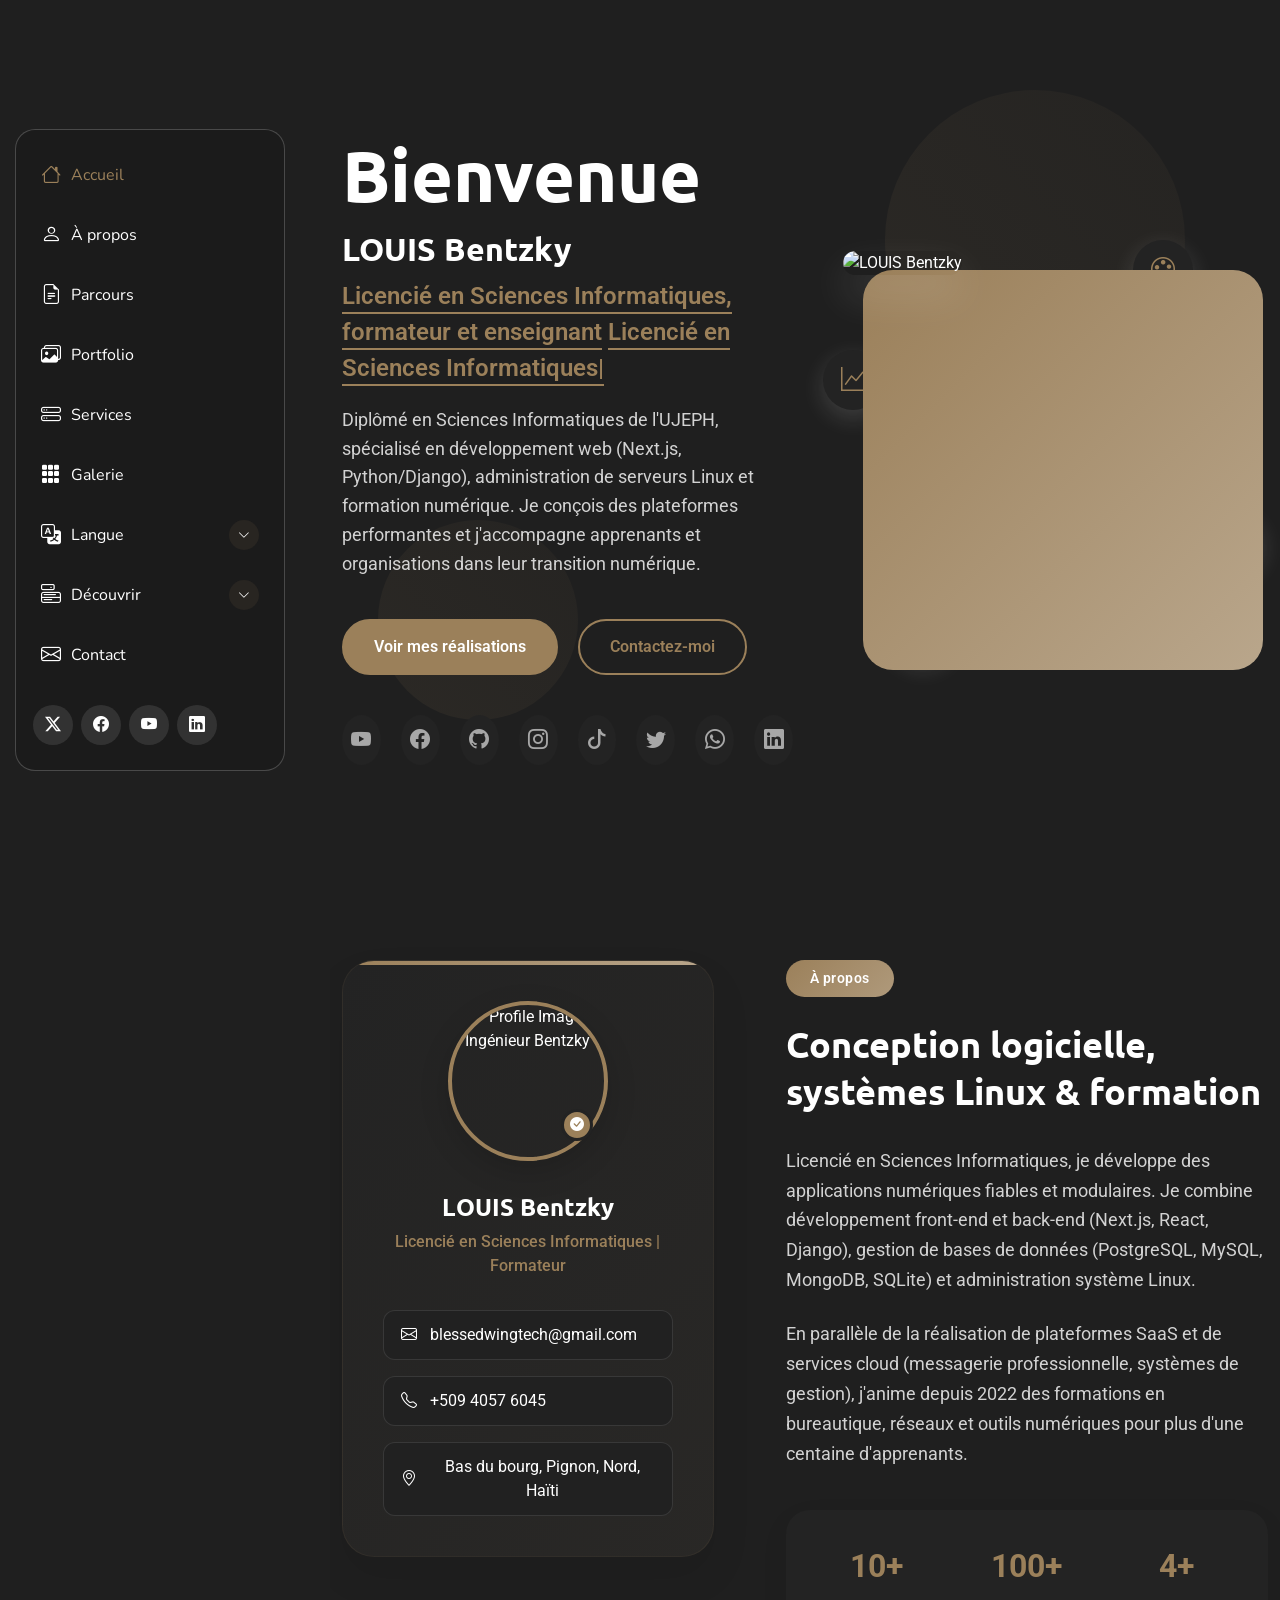
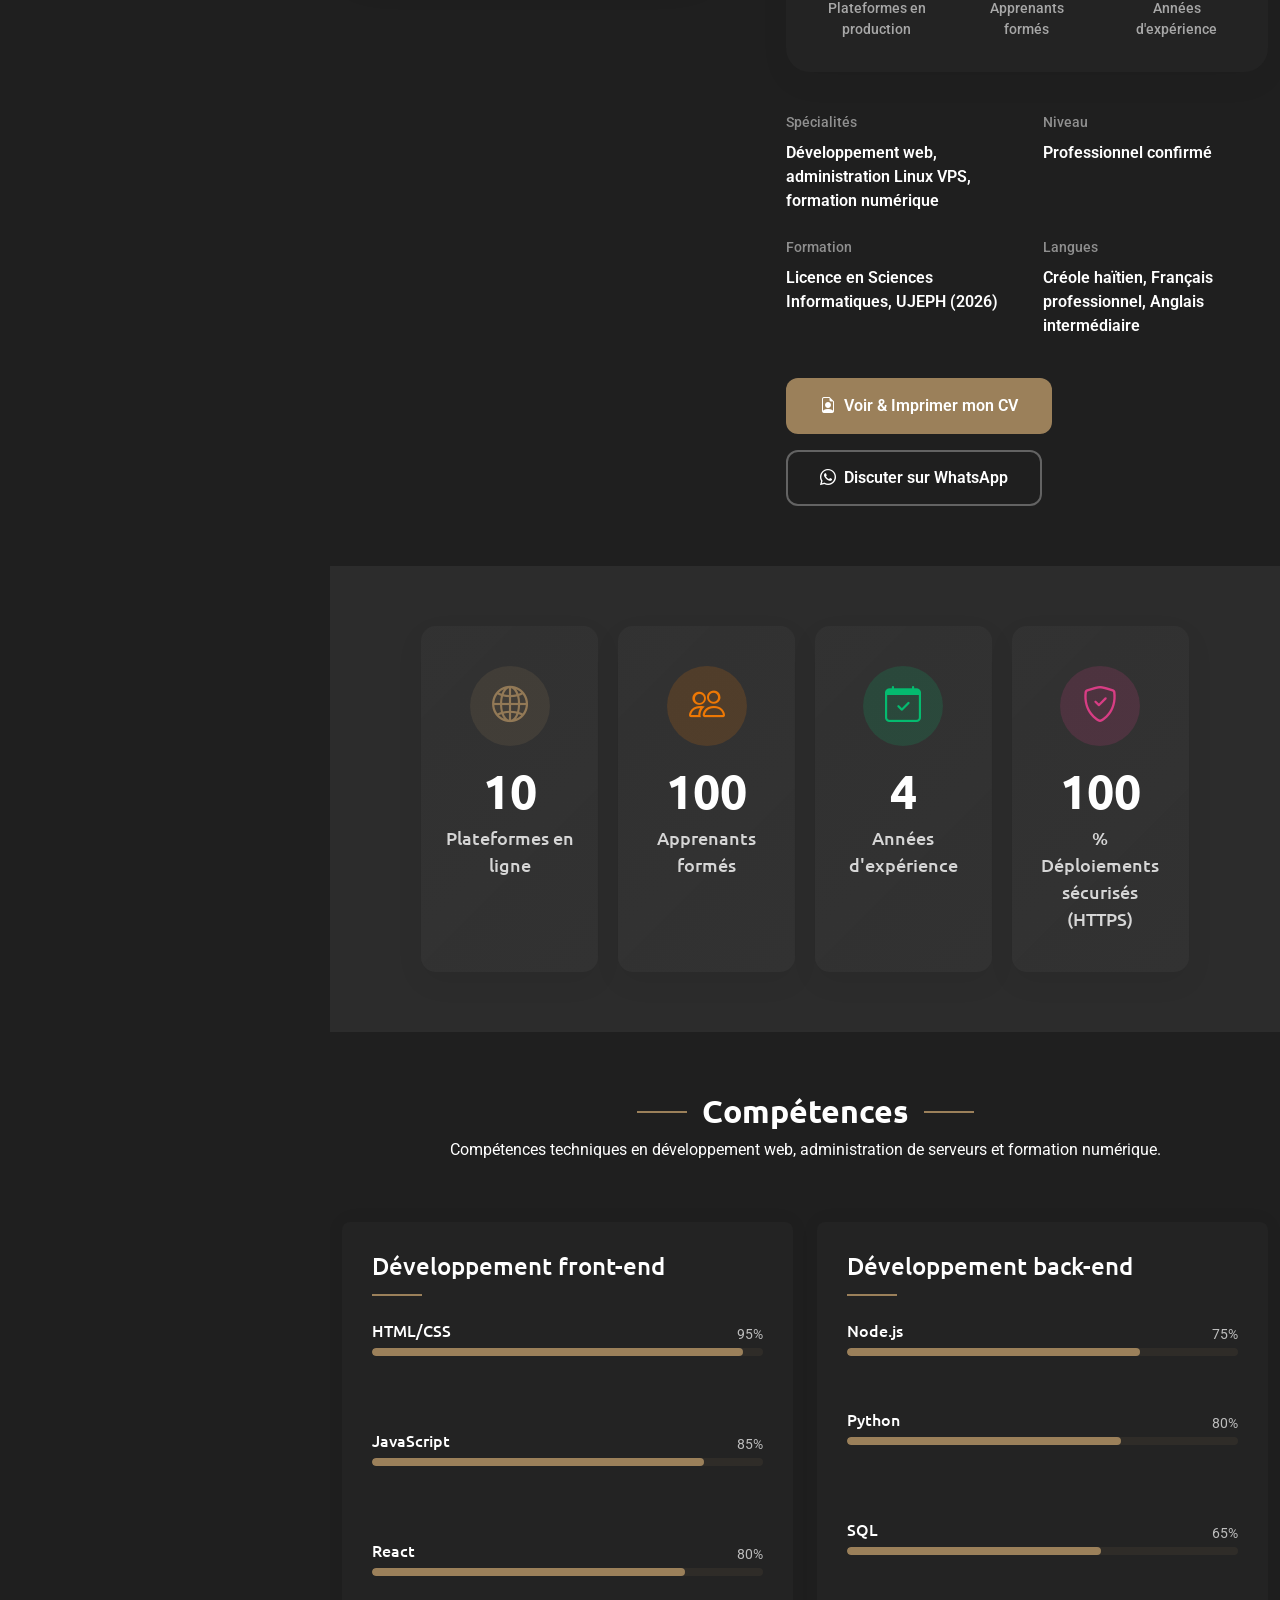
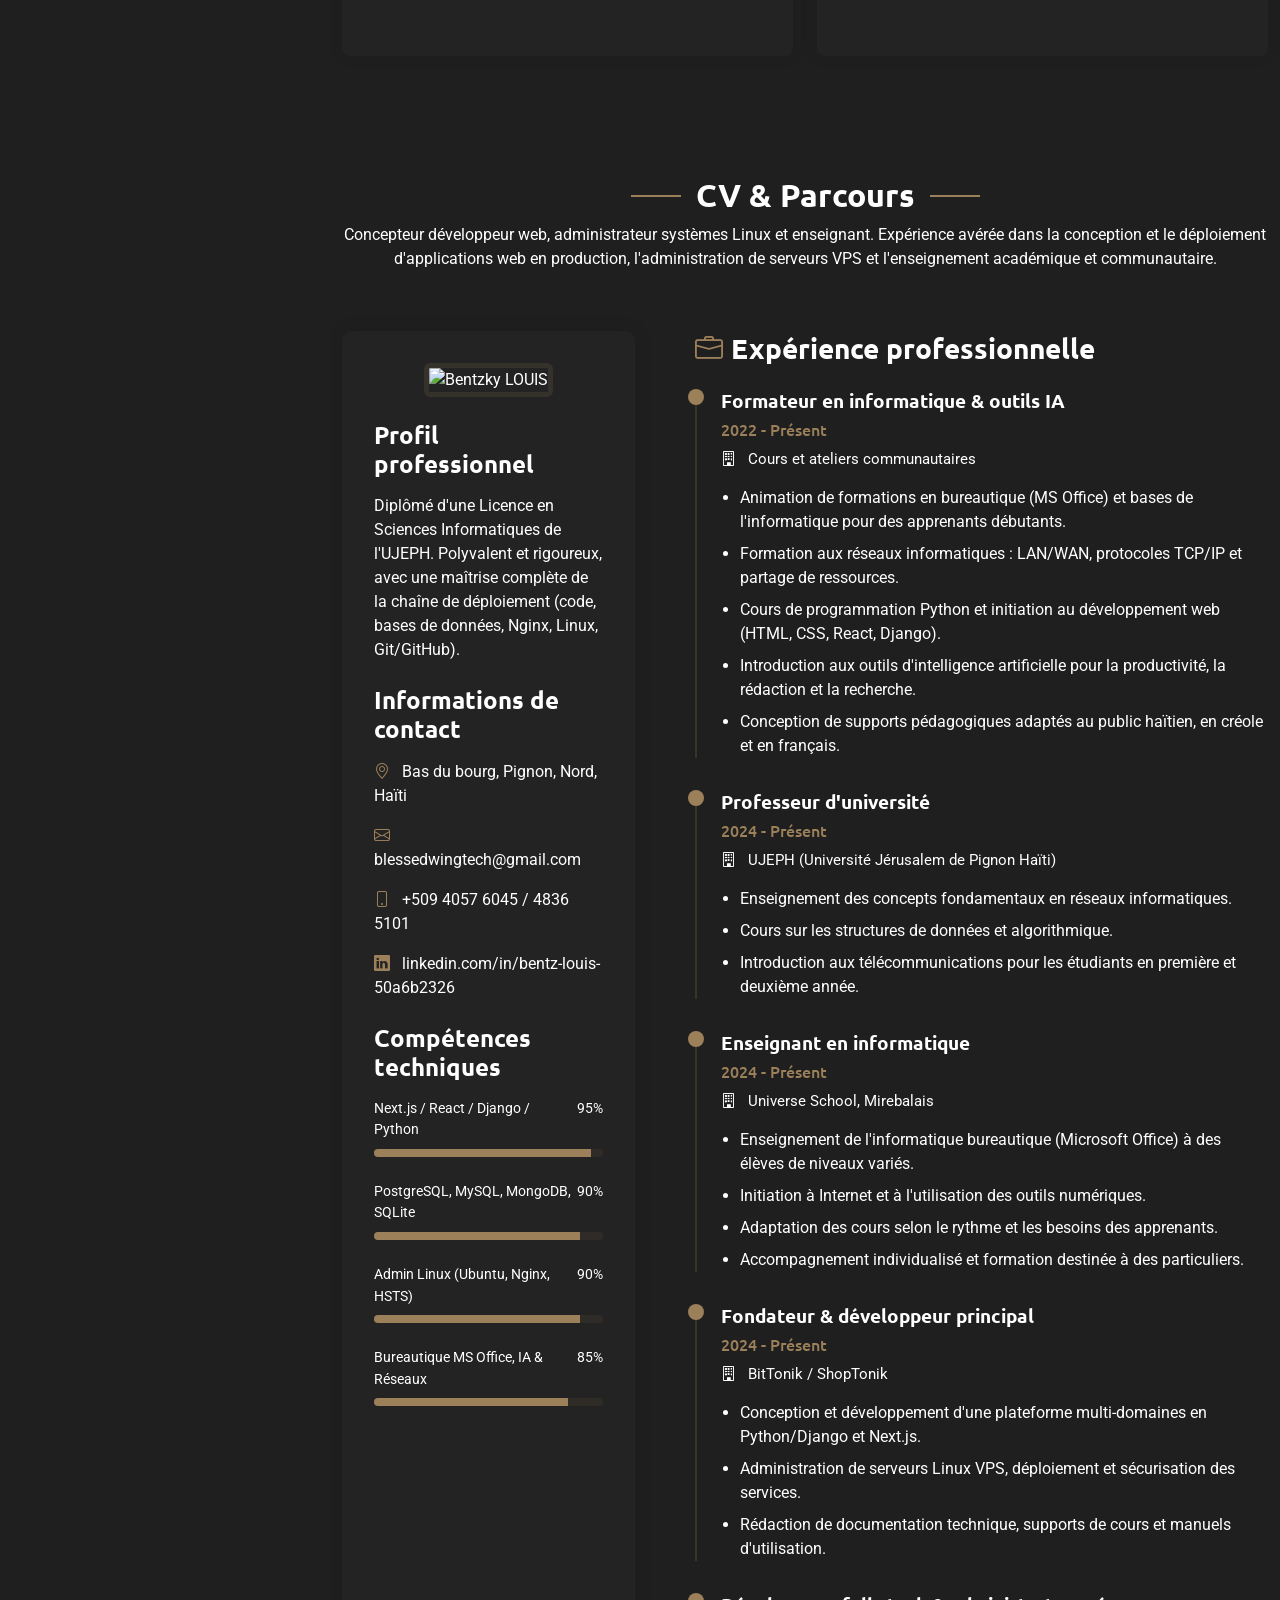
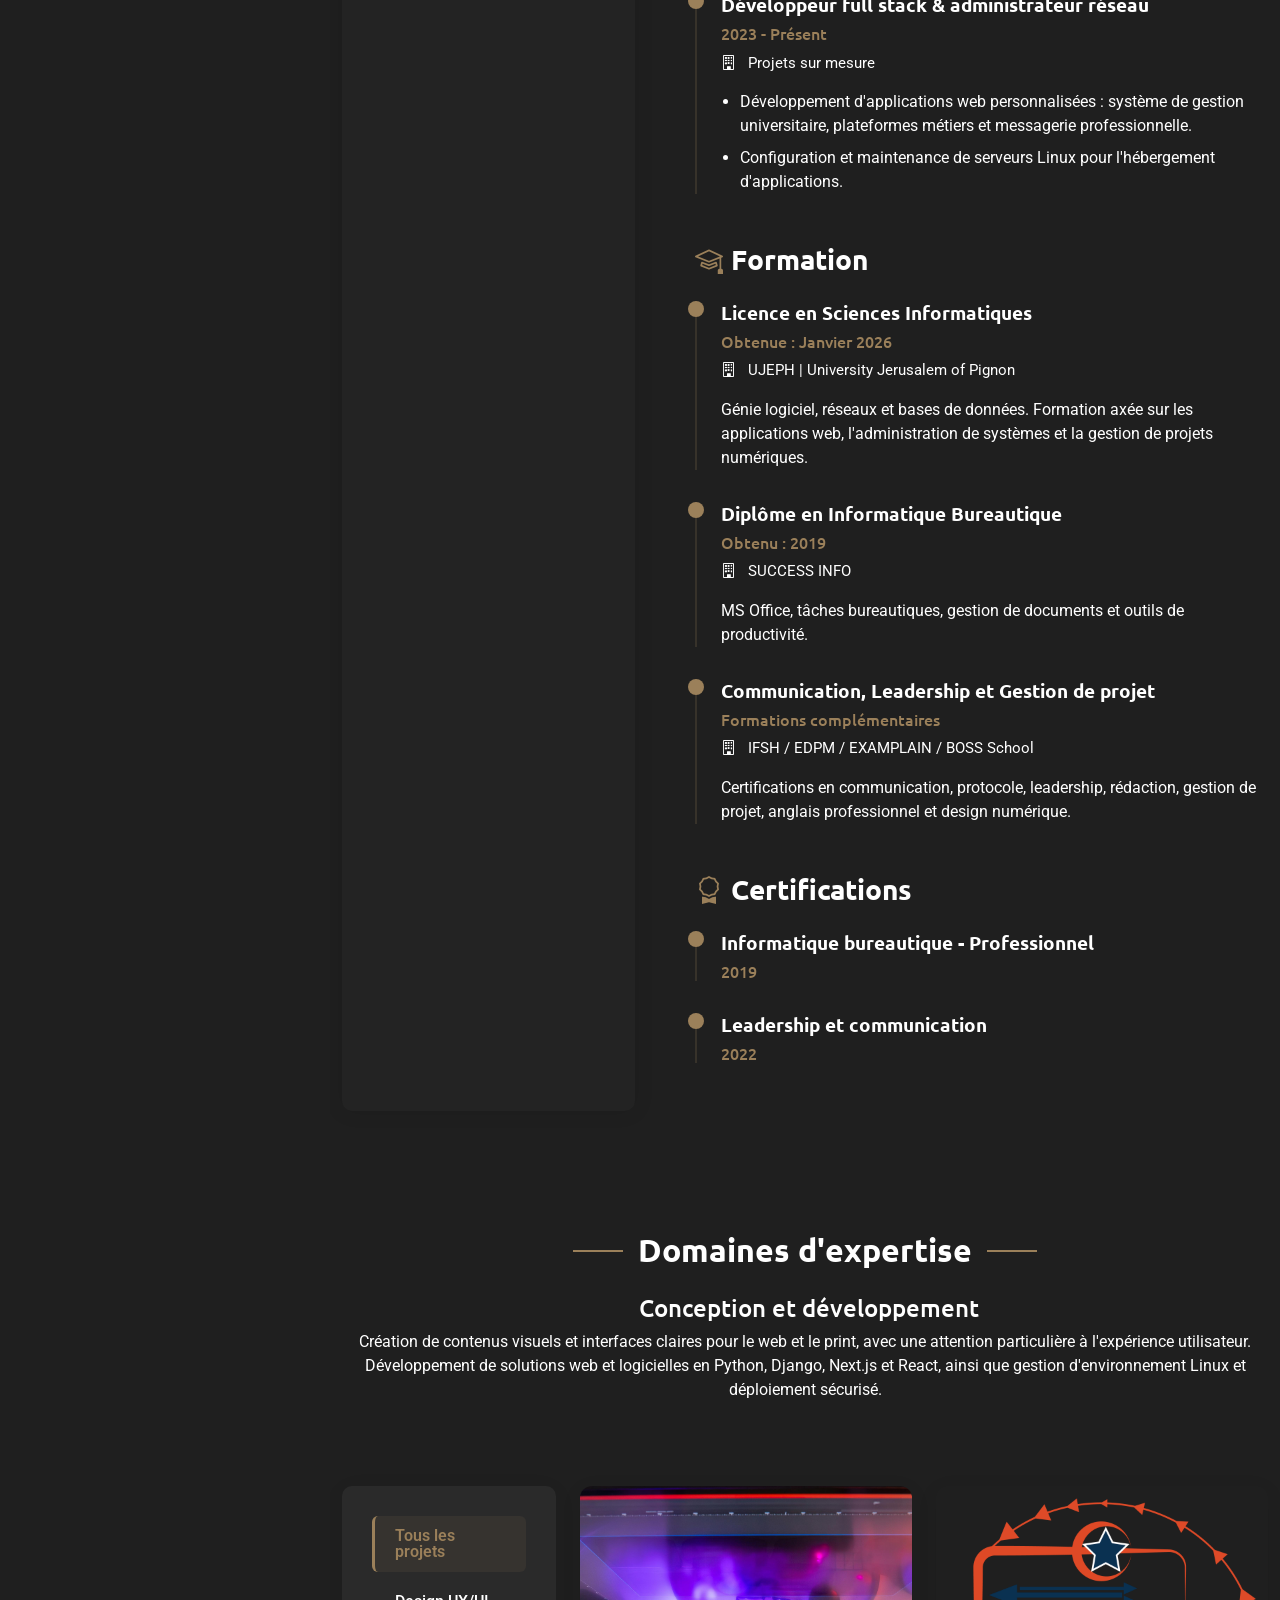
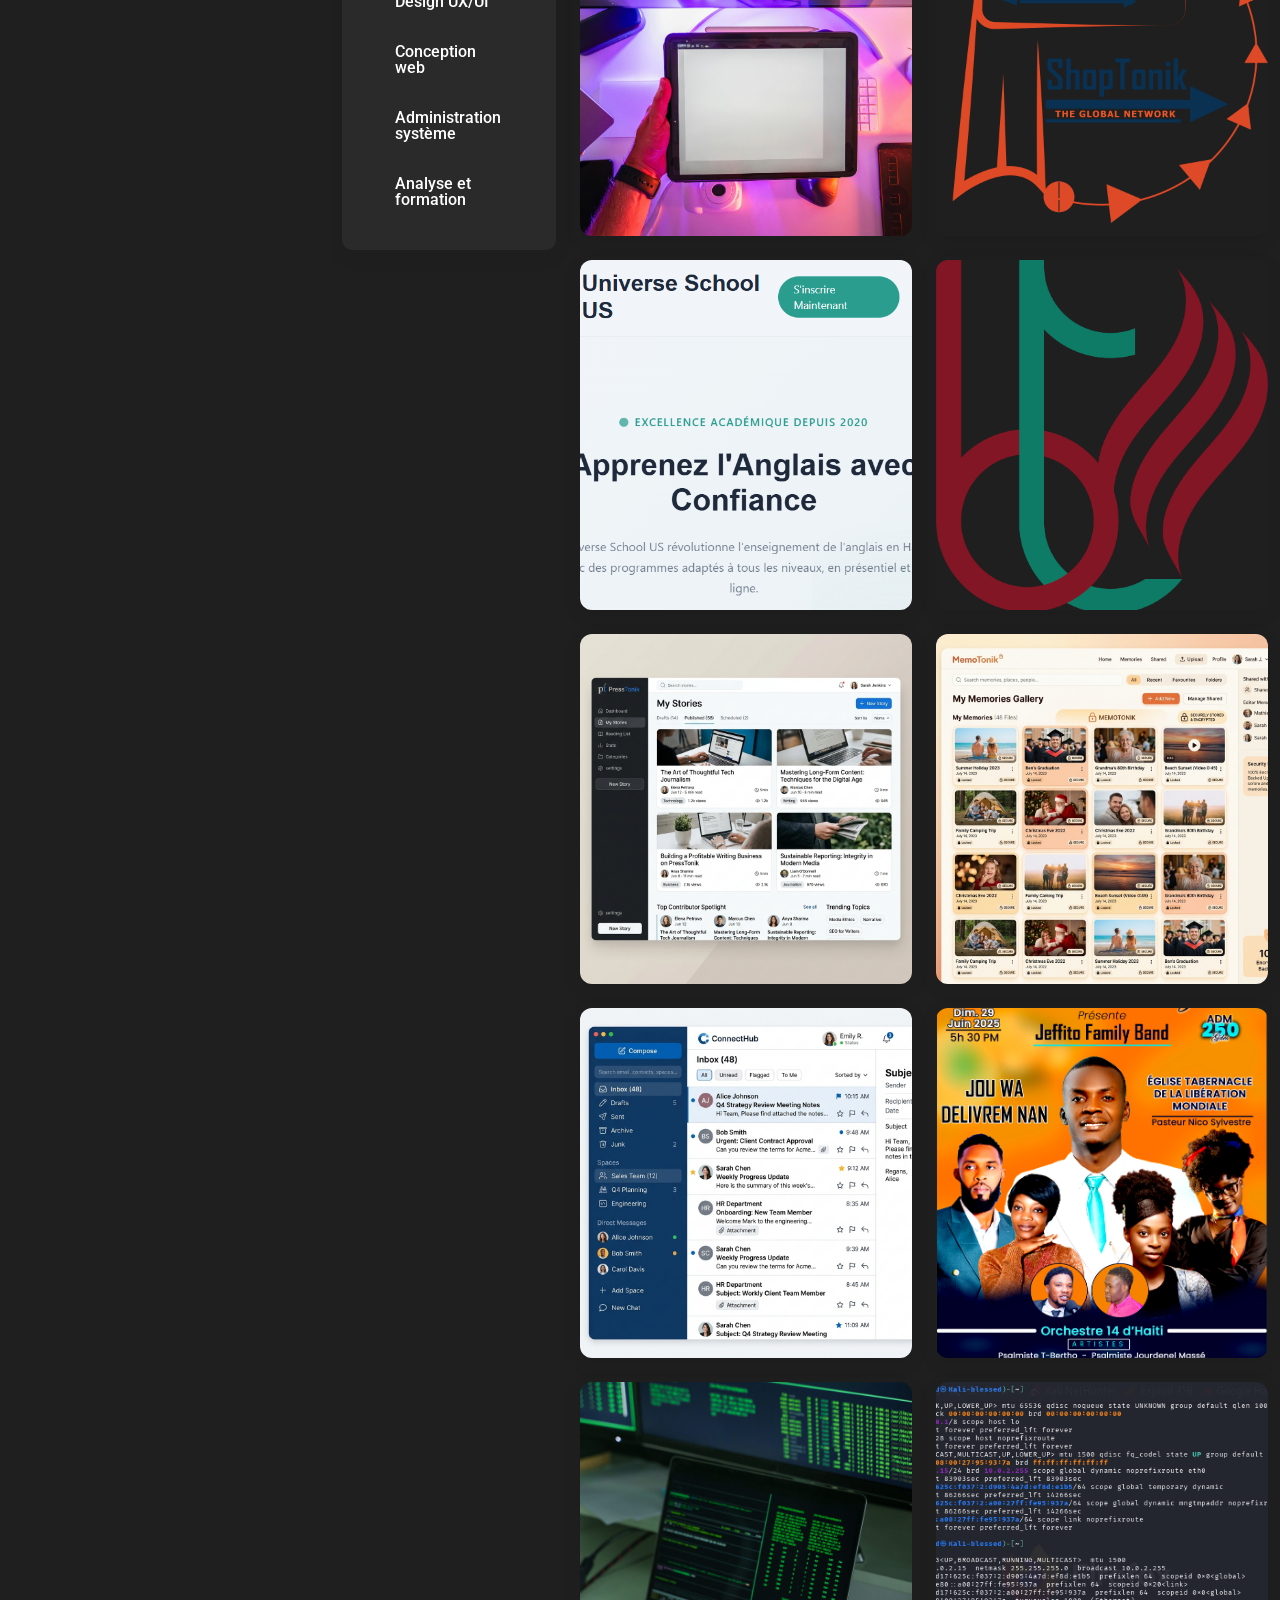
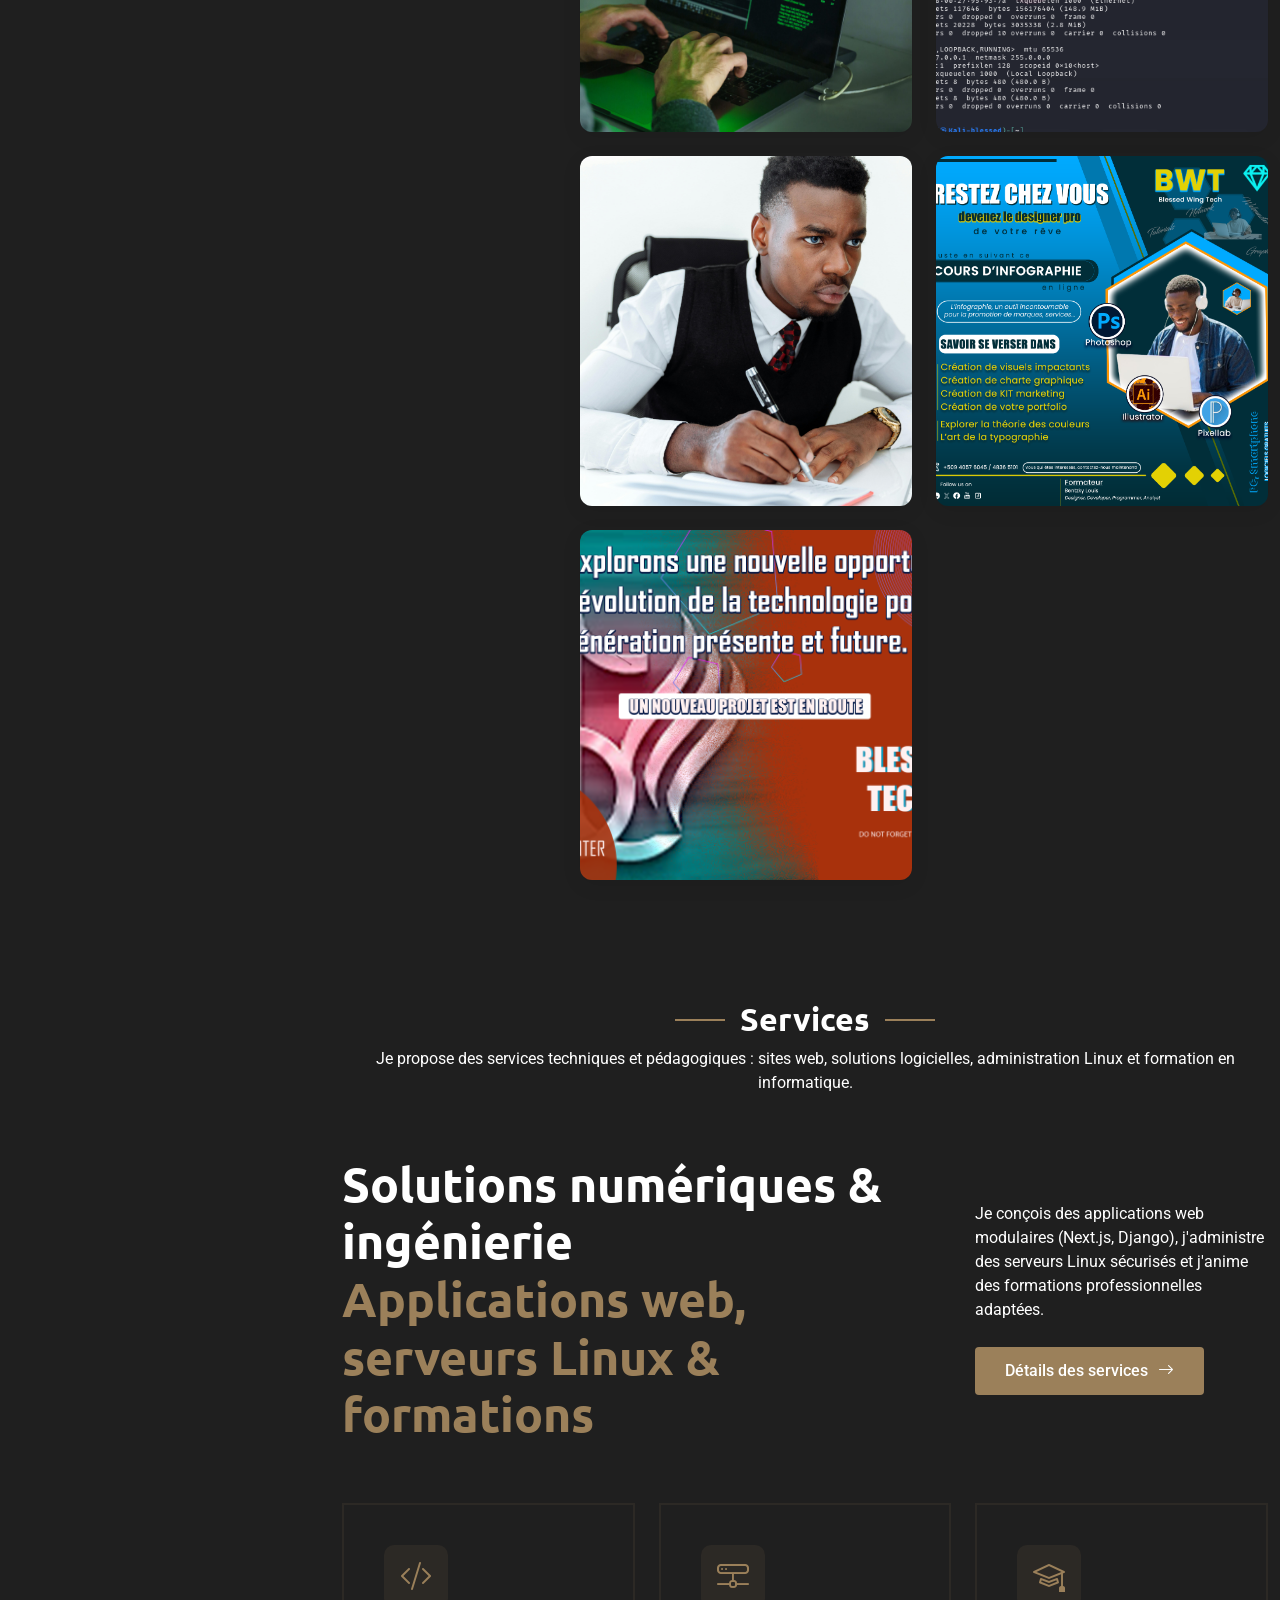
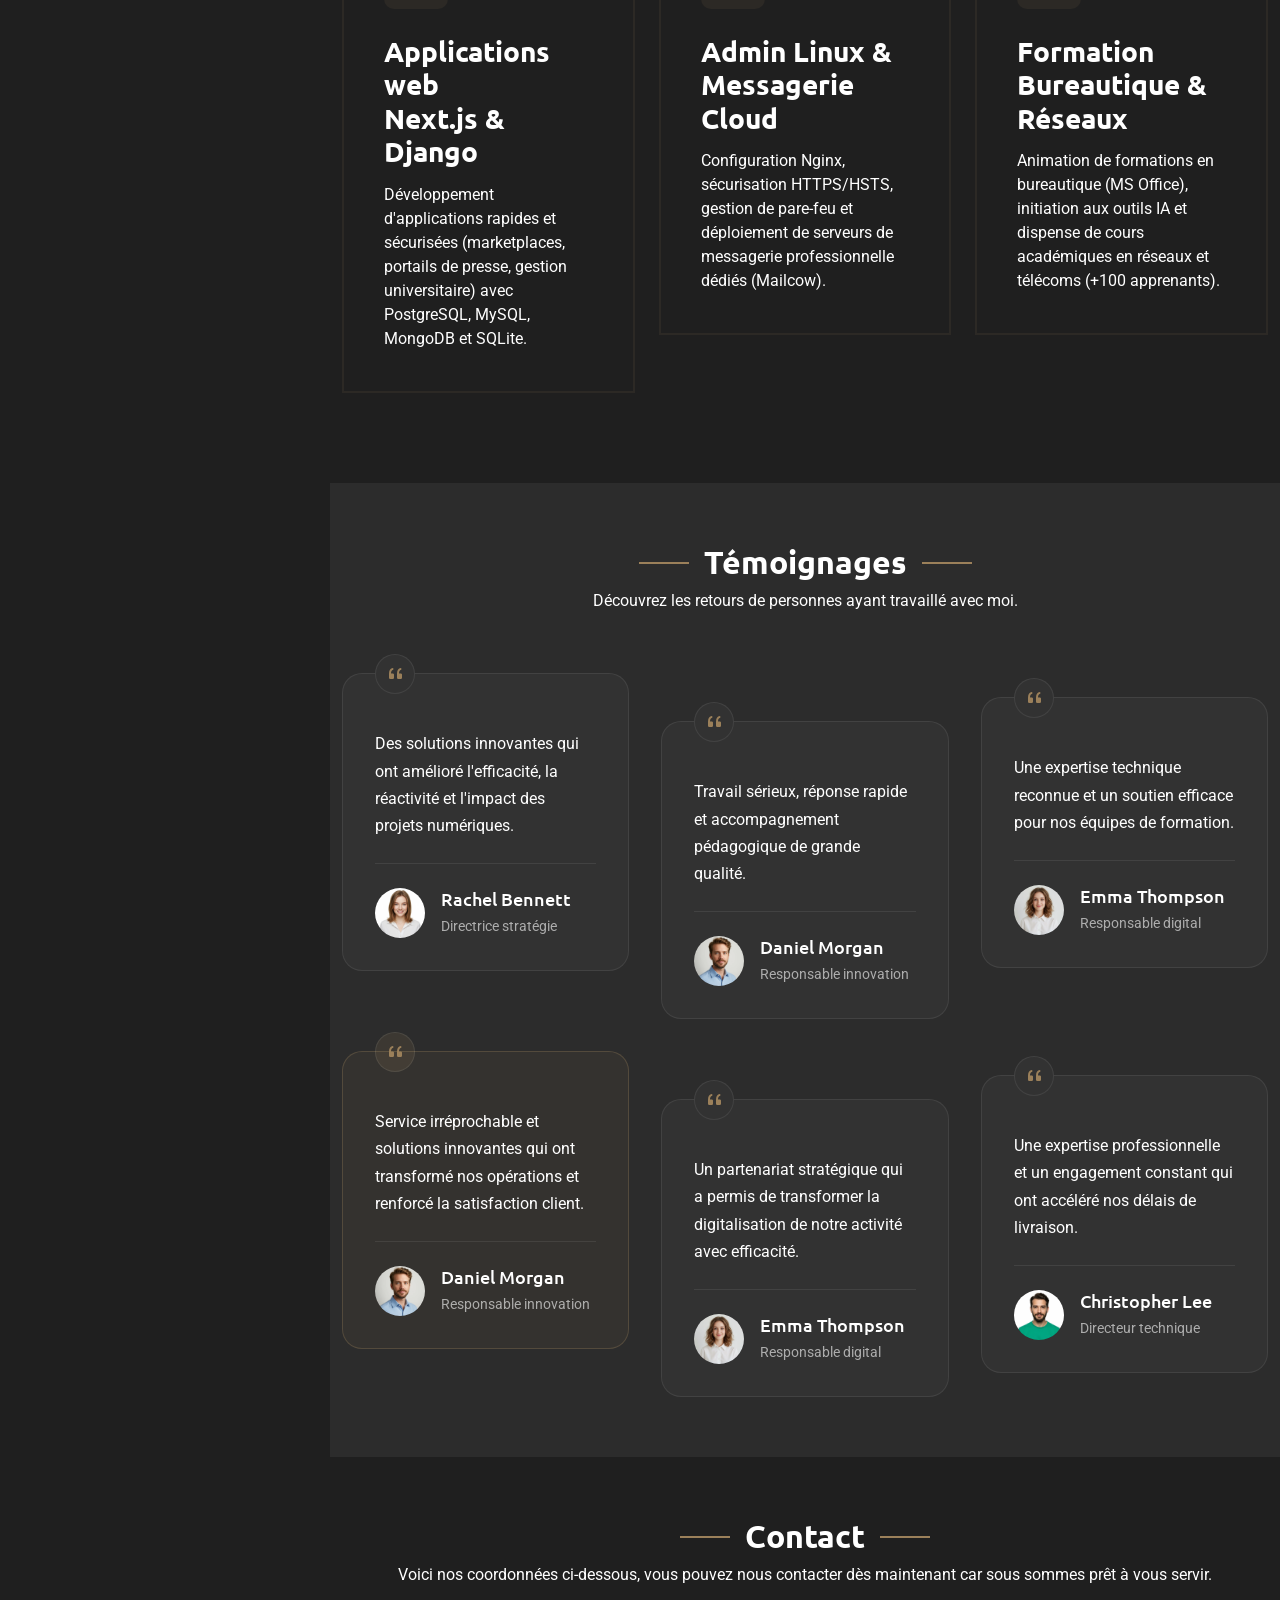
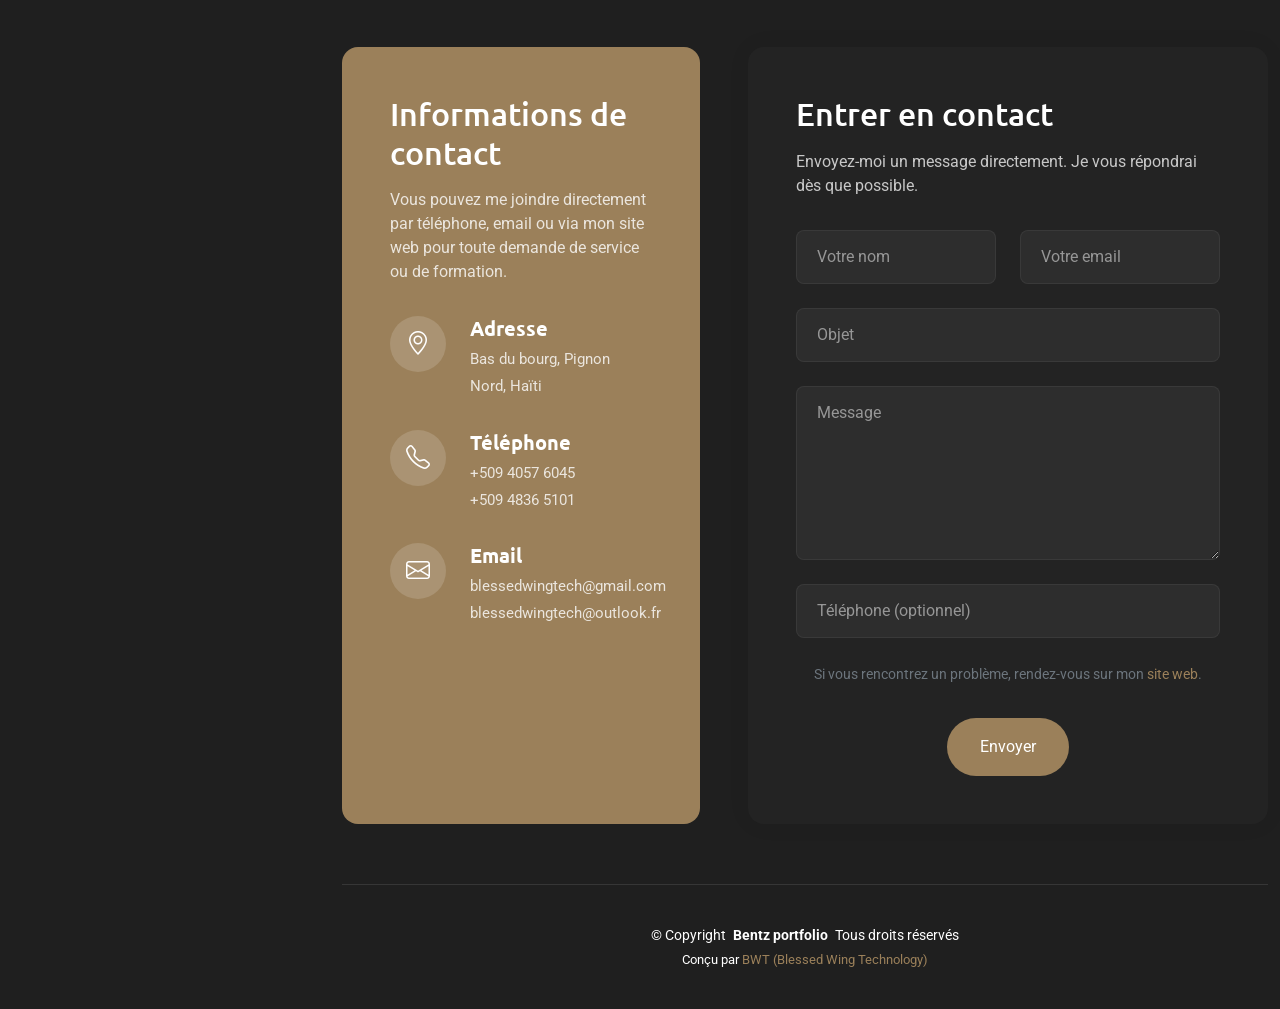
==== commit e70702df: "feat: add 404 page, printable web CV with print-to-pdf, SEO OpenGraph meta tags, Schema.org JSON-LD " ====
--- a/index.html
+++ b/index.html
@@ -7,6 +7,51 @@
   <title>Portfolio de LOUIS Bentzky | Licencié en Sciences Informatiques</title>
   <meta name="description" content="Portfolio de LOUIS Bentzky, licencié en sciences informatiques, formateur et développeur web spécialisé en Next.js, Python/Django, administration Linux et bases de données.">
   <meta name="keywords" content="LOUIS Bentzky, licencié sciences informatiques, formateur, développeur web, Linux, Django, Next.js, PostgreSQL, MySQL, Pignon, Haïti">
+  <link rel="canonical" href="https://bentz.bittonik.com/">
+
+  <!-- Open Graph / WhatsApp / Facebook / LinkedIn -->
+  <meta property="og:type" content="website">
+  <meta property="og:url" content="https://bentz.bittonik.com/">
+  <meta property="og:title" content="LOUIS Bentzky | Licencié en Sciences Informatiques & Formateur">
+  <meta property="og:description" content="Portfolio professionnel de LOUIS Bentzky : développement web (Next.js, Python/Django), administration serveurs Linux (Ubuntu, Nginx) et formation numérique.">
+  <meta property="og:image" content="https://bwt.bittonik.com/images/team/louis.png">
+  <meta property="og:site_name" content="Portfolio de LOUIS Bentzky">
+  <meta property="og:locale" content="fr_HT">
+
+  <!-- Twitter / X -->
+  <meta name="twitter:card" content="summary_large_image">
+  <meta name="twitter:url" content="https://bentz.bittonik.com/">
+  <meta name="twitter:title" content="LOUIS Bentzky | Licencié en Sciences Informatiques">
+  <meta name="twitter:description" content="Développement d'applications web Next.js & Django, administration Linux VPS et formation en informatique.">
+  <meta name="twitter:image" content="https://bwt.bittonik.com/images/team/louis.png">
+
+  <!-- Données structurées Schema.org (JSON-LD) -->
+  <script type="application/ld+json">
+  {
+    "@context": "https://schema.org",
+    "@type": "Person",
+    "name": "LOUIS Bentzky",
+    "jobTitle": "Licencié en Sciences Informatiques & Développeur Web",
+    "url": "https://bentz.bittonik.com",
+    "image": "https://bwt.bittonik.com/images/team/louis.png",
+    "alumniOf": {
+      "@type": "CollegeOrUniversity",
+      "name": "Université Jérusalem de Pignon Haïti (UJEPH)"
+    },
+    "address": {
+      "@type": "PostalAddress",
+      "addressLocality": "Pignon",
+      "addressRegion": "Nord",
+      "addressCountry": "HT"
+    },
+    "sameAs": [
+      "https://www.linkedin.com/in/bentz-louis-50a6b2326/",
+      "https://github.com/blessedwingtech",
+      "https://bwt.bittonik.com",
+      "https://www.youtube.com/@blessedwingtech"
+    ]
+  }
+  </script>
 
   <!-- Favicons -->
   <link href="assets/img/logo.png" rel="icon">
@@ -247,13 +292,13 @@
               </div>
 
               <div class="cta-section">
-                <a href="#" class="btn btn-primary">
-                  <i class="bi bi-download"></i>
-                  <span data-i18n="about_dl_cv">Télécharger mon CV</span>
+                <a href="cv.html" class="btn btn-primary" target="_blank">
+                  <i class="bi bi-file-earmark-person"></i>
+                  <span data-i18n="about_dl_cv">Voir & Imprimer mon CV</span>
                 </a>
-                <a href="#" class="btn btn-outline">
-                  <i class="bi bi-chat-dots"></i>
-                  <span data-i18n="about_chat">Discuter</span>
+                <a href="https://wa.me/50940576045?text=Bonjour%20Bentzky,%20j'ai%20vu%20votre%20portfolio..." target="_blank" rel="noopener" class="btn btn-outline">
+                  <i class="bi bi-whatsapp"></i>
+                  <span data-i18n="about_chat">Discuter sur WhatsApp</span>
                 </a>
               </div>
             </div>
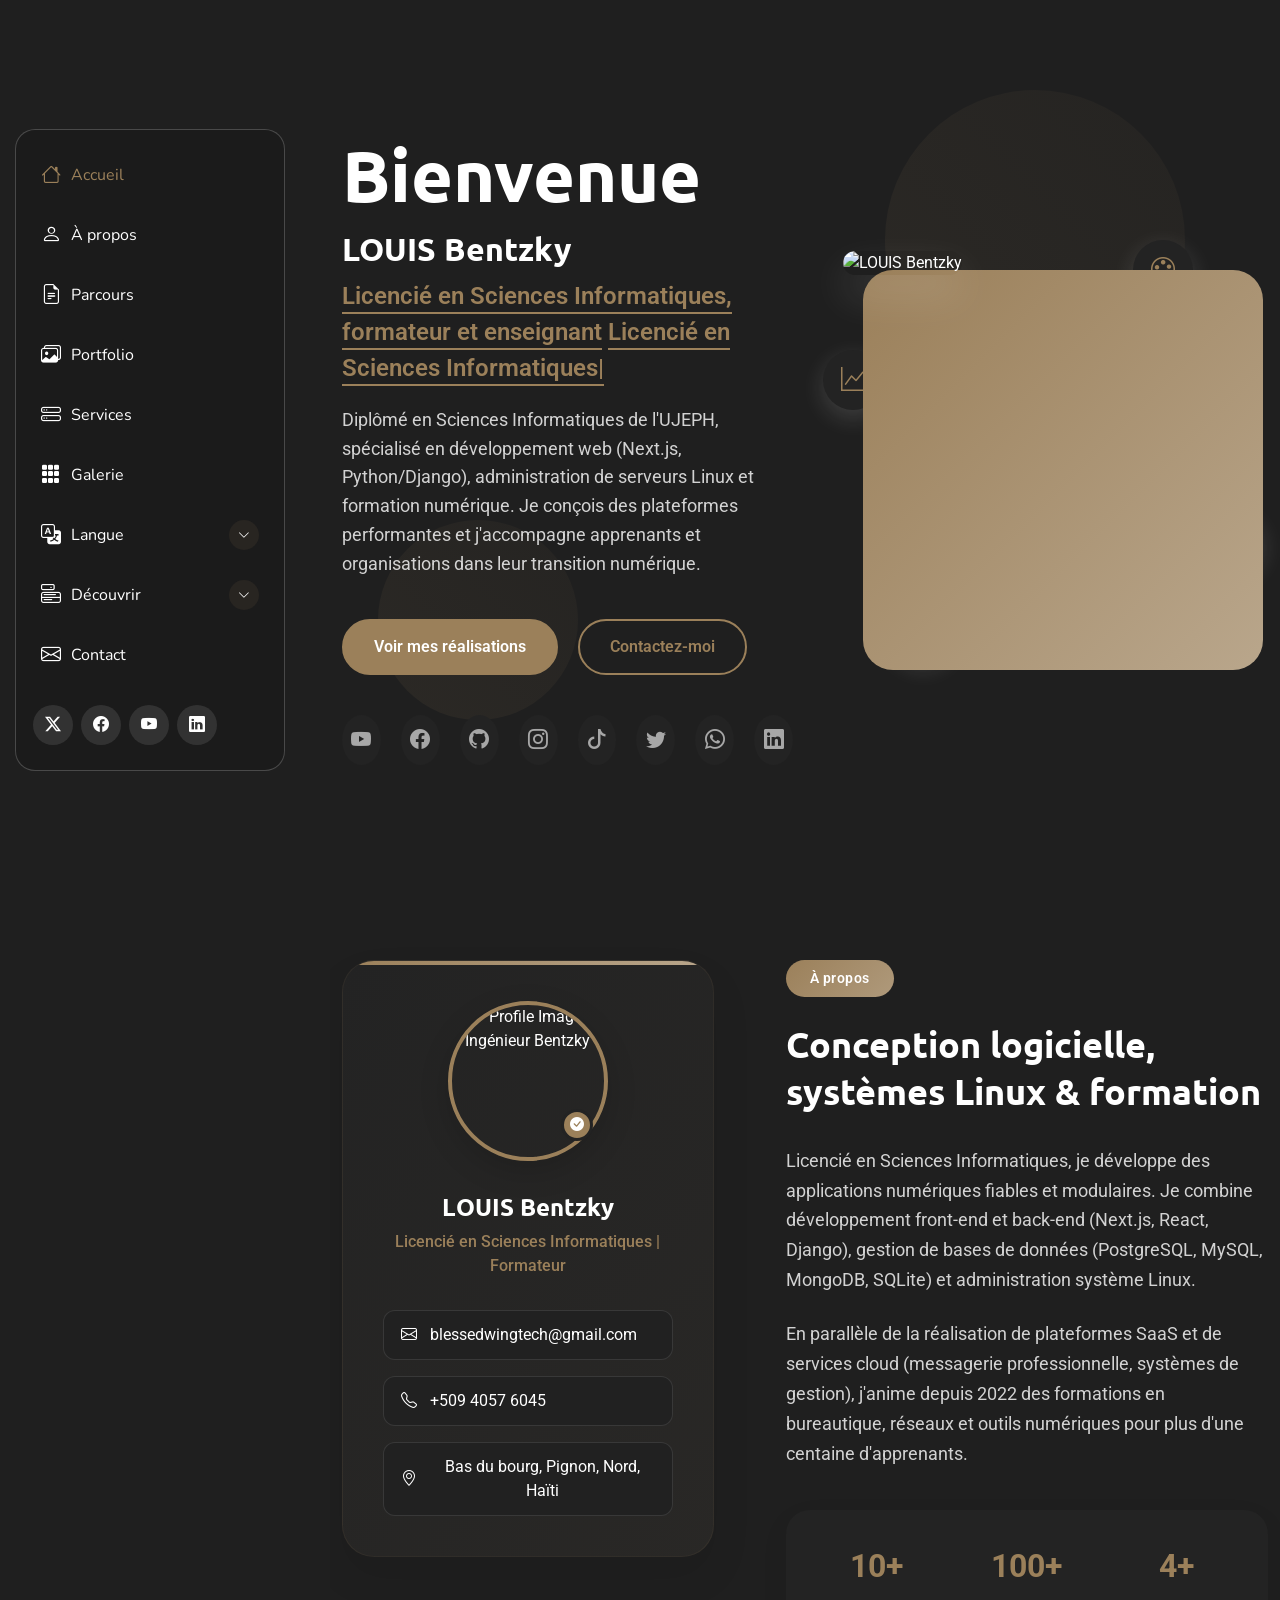
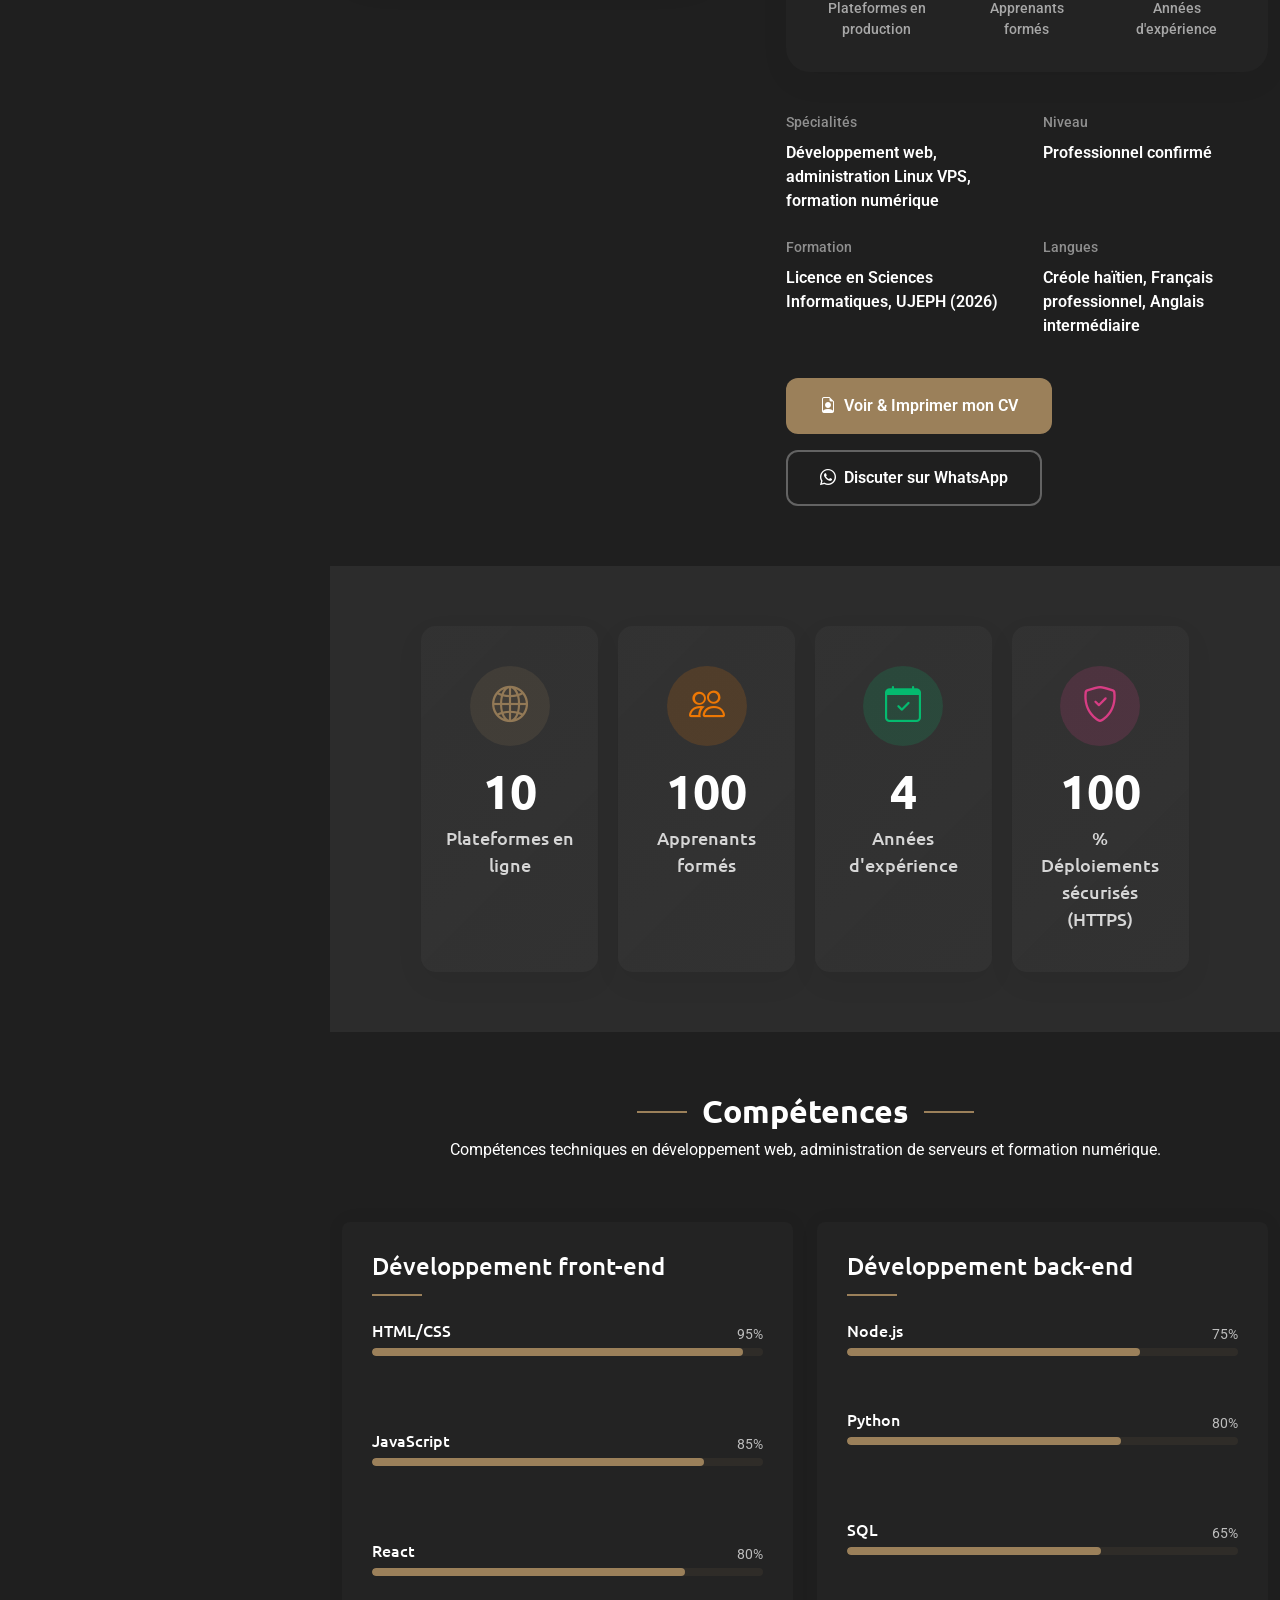
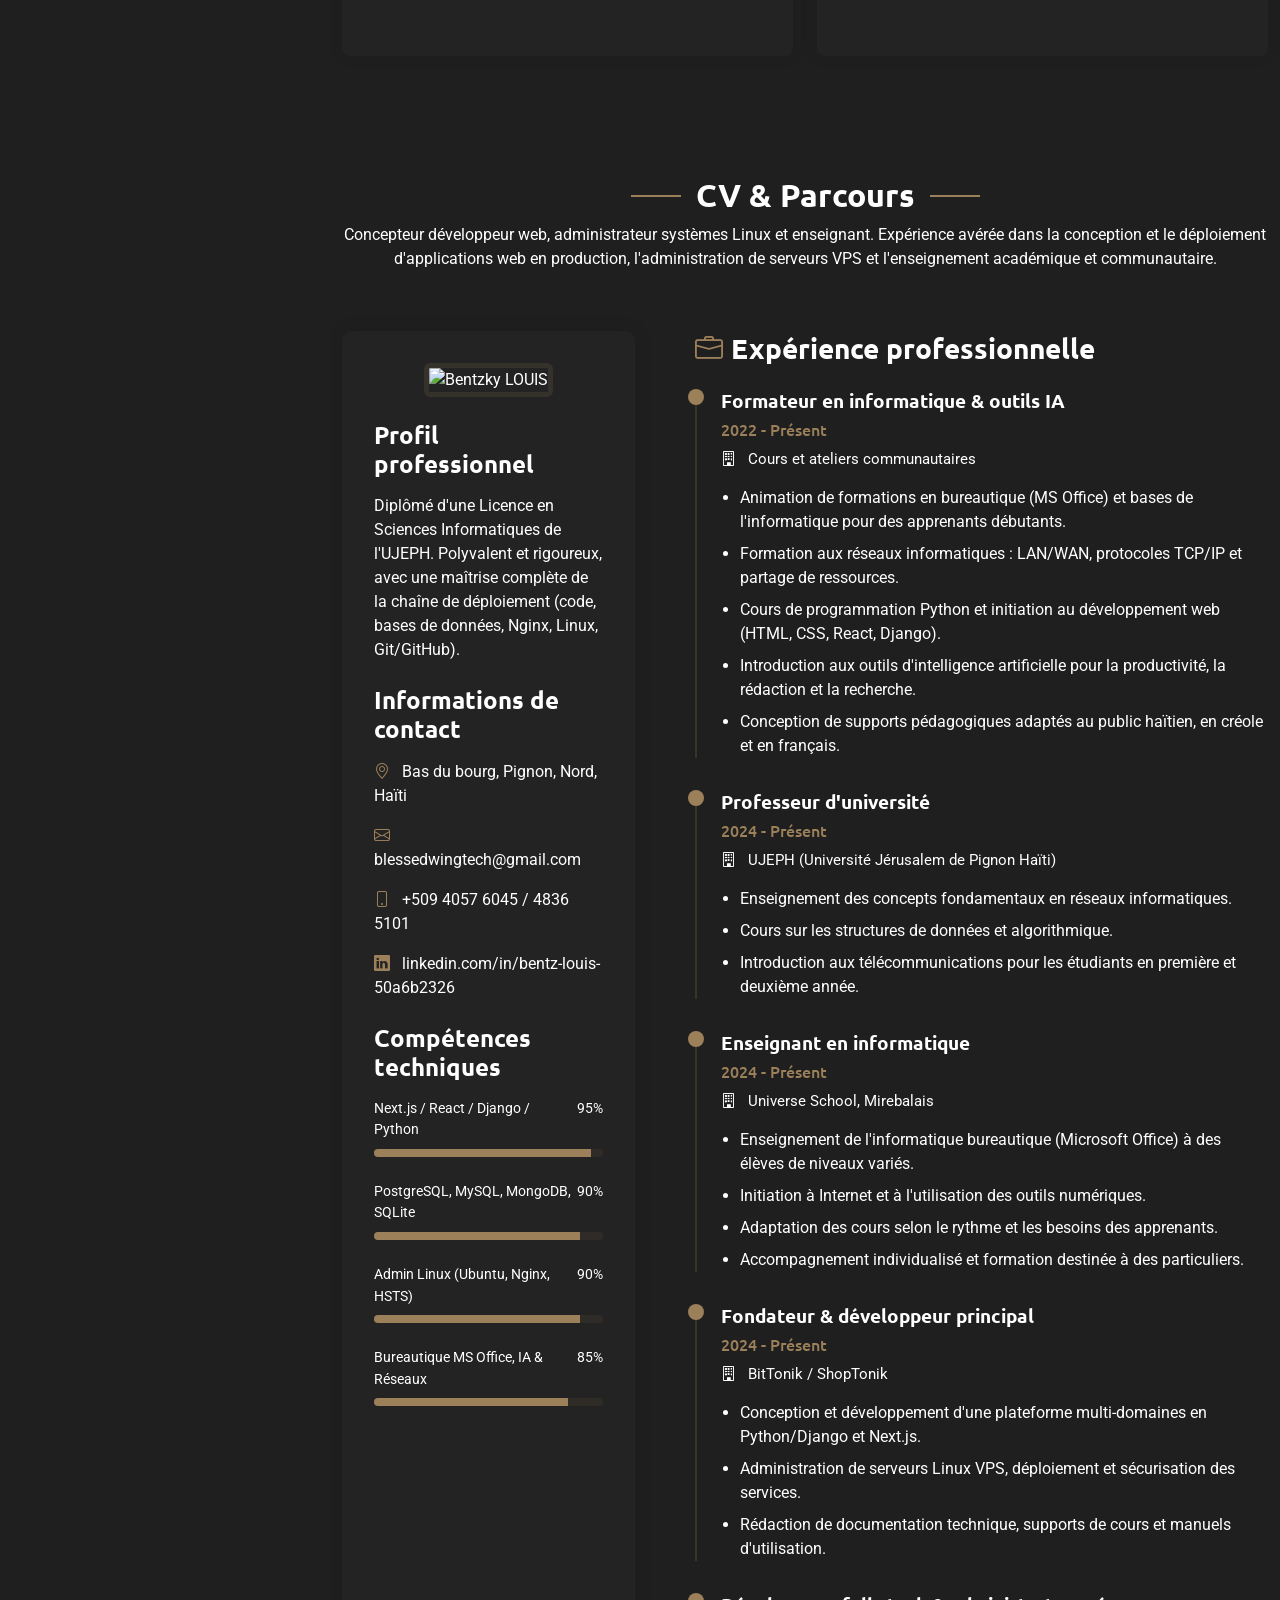
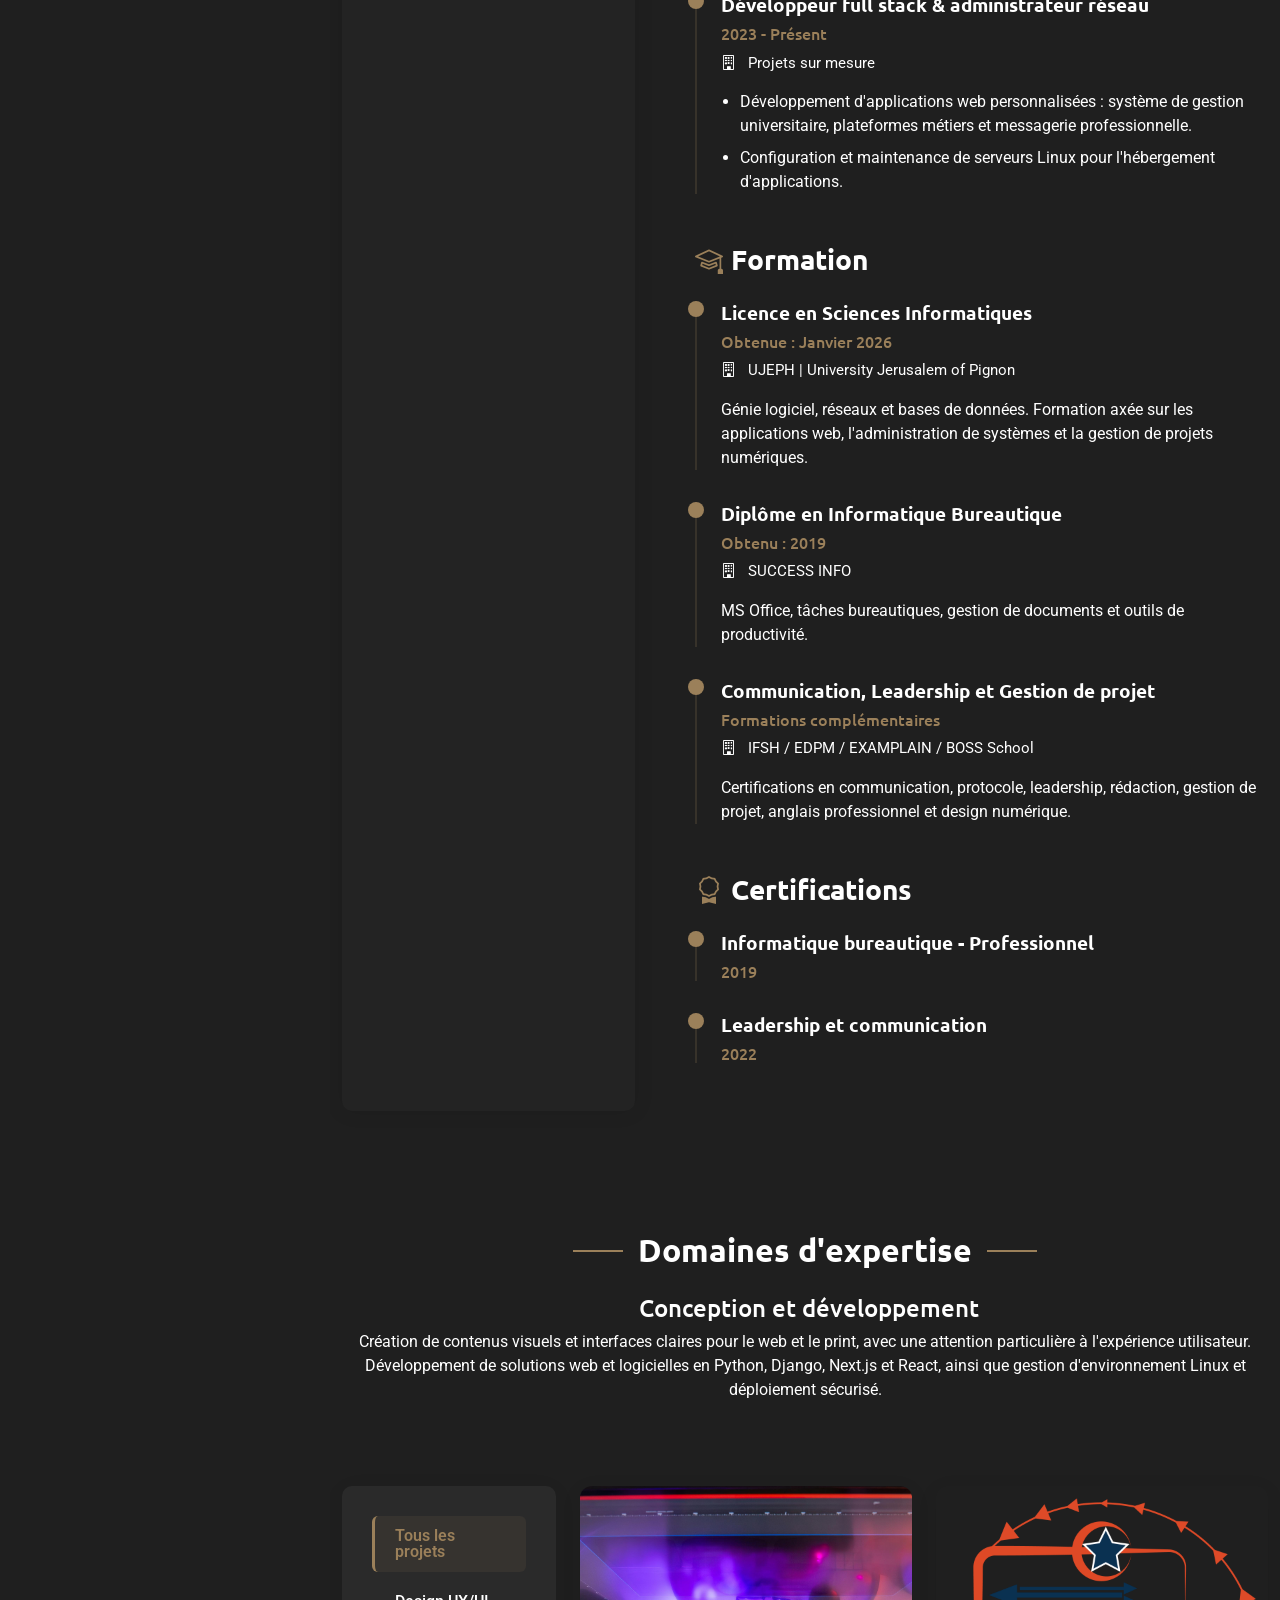
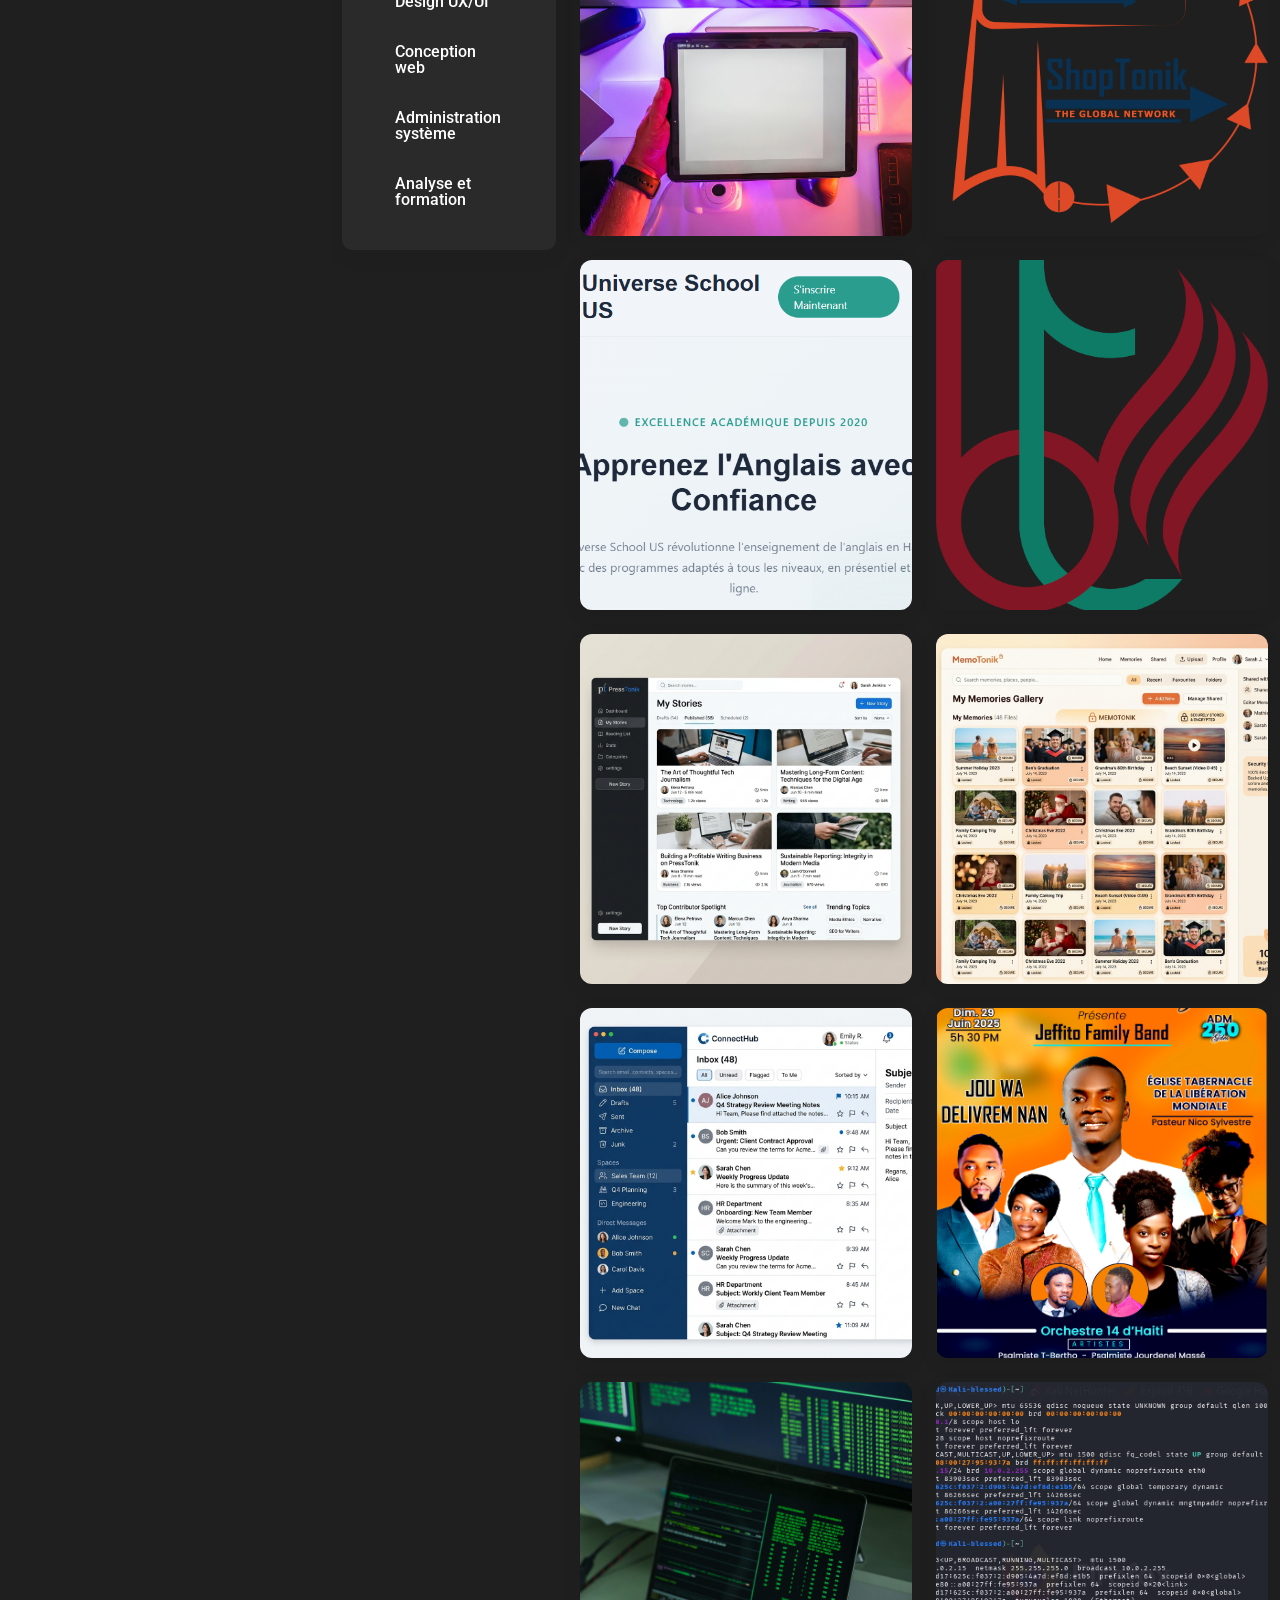
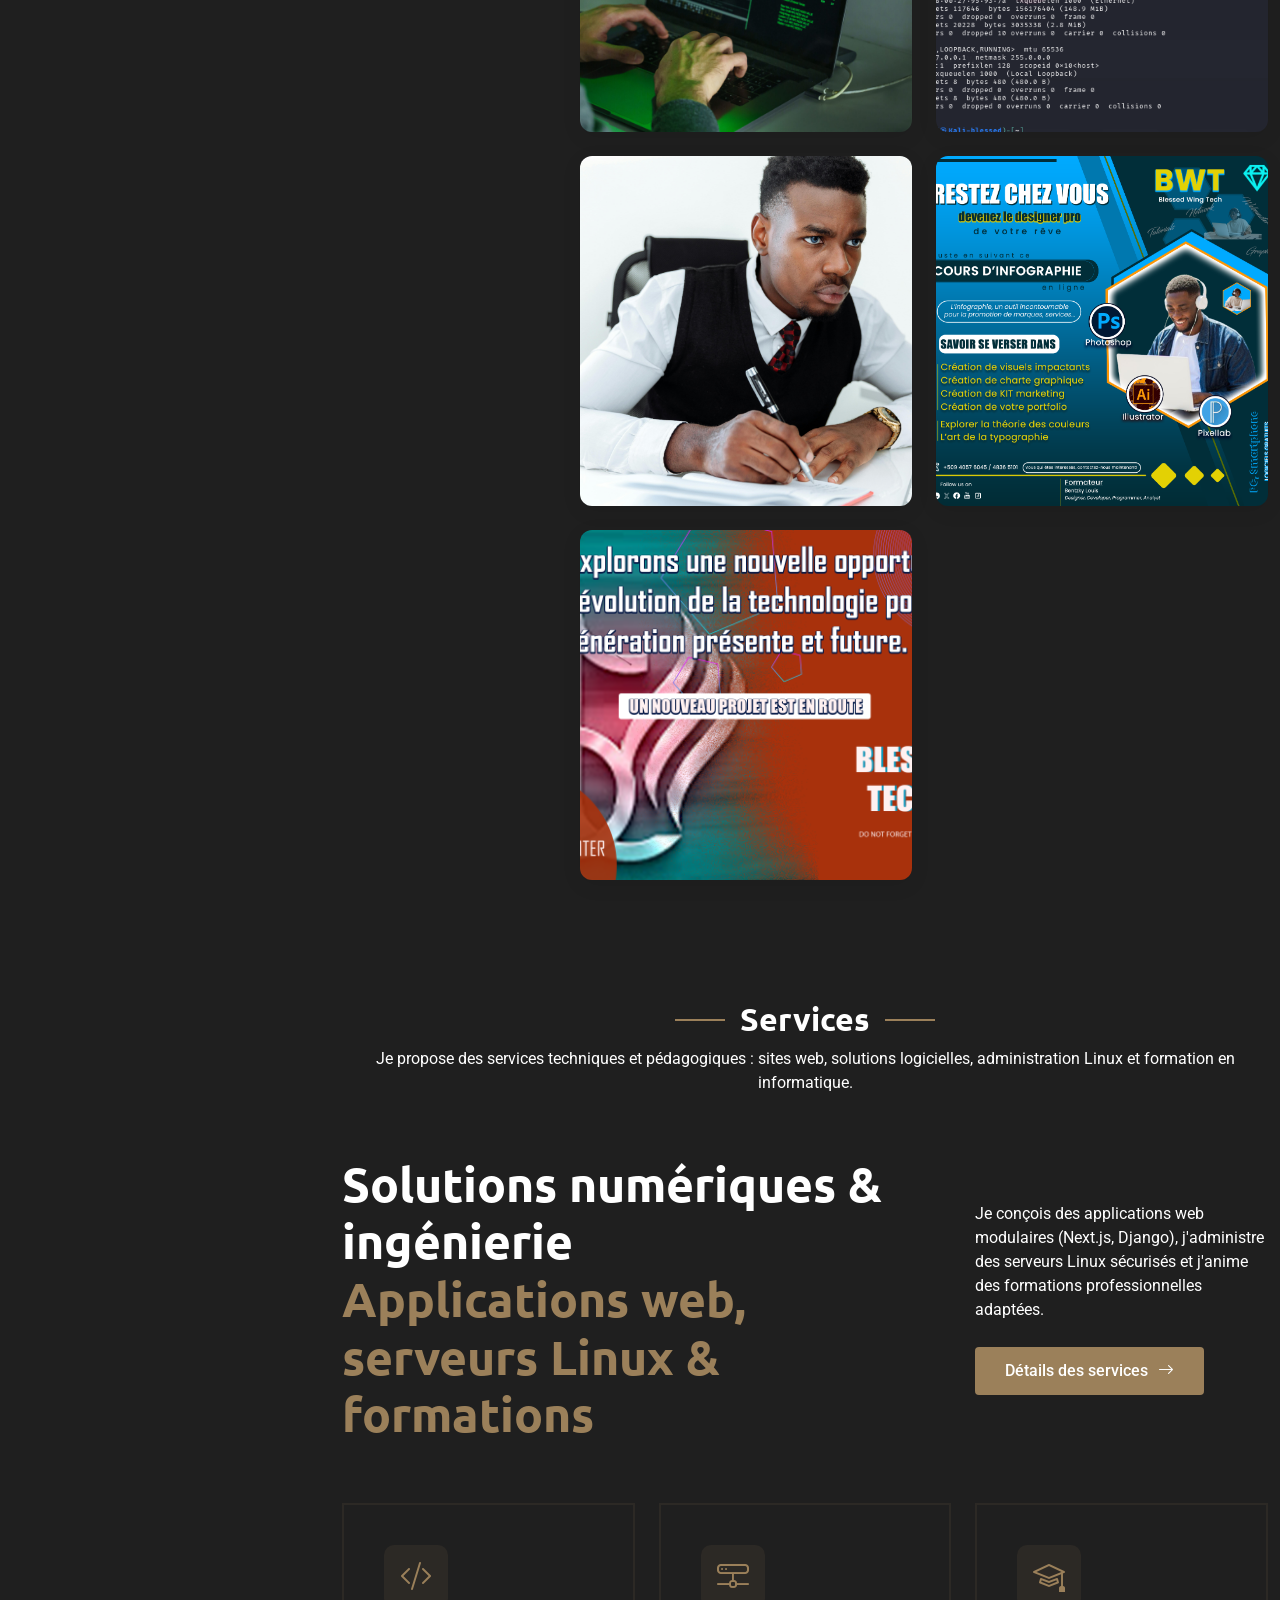
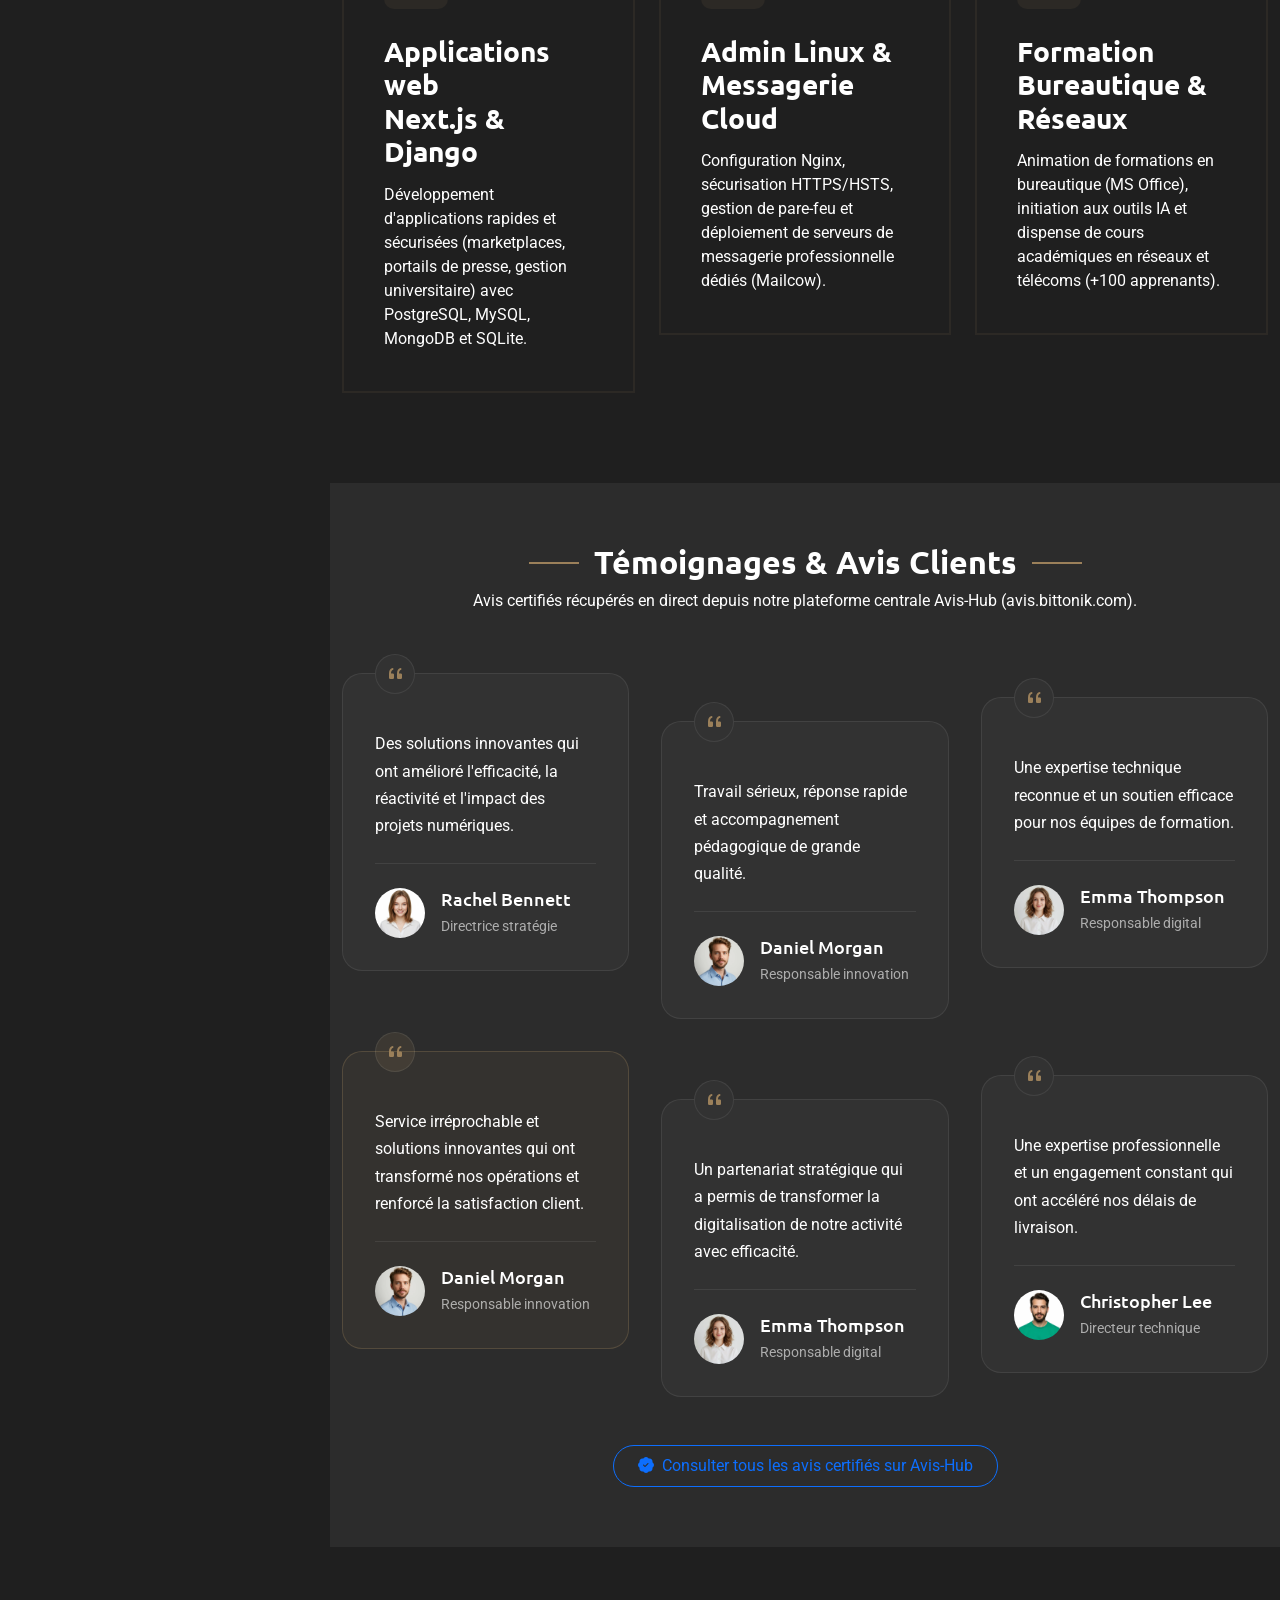
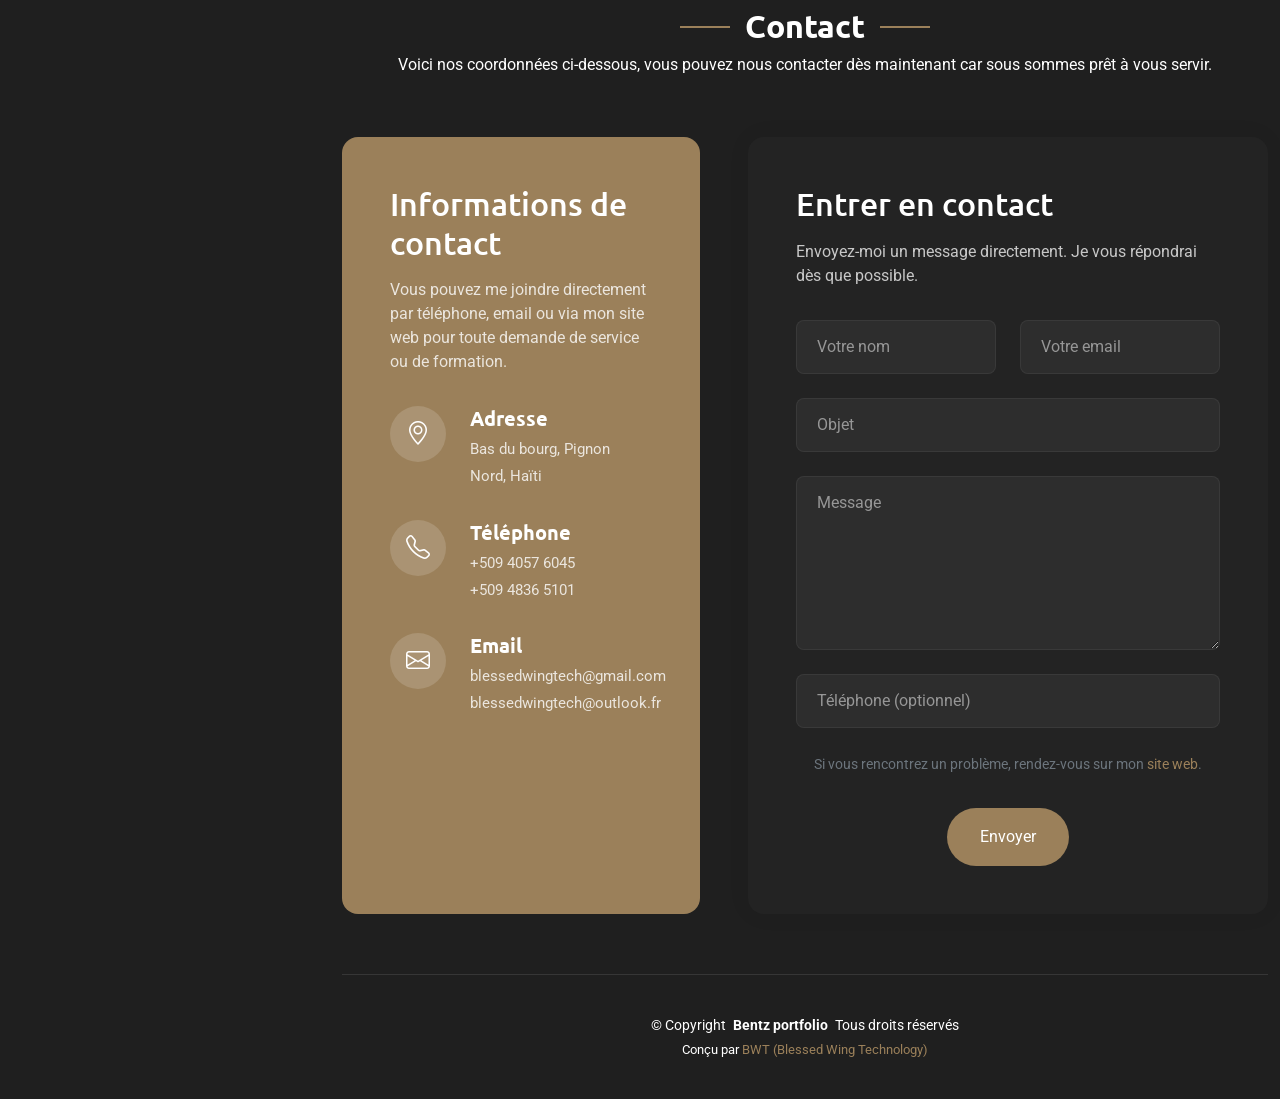
==== commit 7f811fb3: "feat: integrate live certified customer reviews from Avis-Hub API" ====
--- a/index.html
+++ b/index.html
@@ -1048,8 +1048,8 @@
 
       <!-- Section Title -->
       <div class="container section-title" data-aos="fade-up">
-        <h2>Témoignages</h2>
-        <p>Découvrez les retours de personnes ayant travaillé avec moi.</p>
+        <h2>Témoignages & Avis Clients</h2>
+        <p>Avis certifiés récupérés en direct depuis notre plateforme centrale Avis-Hub (avis.bittonik.com).</p>
       </div><!-- End Section Title -->
 
       <div class="container">
@@ -1200,6 +1200,12 @@
             </div>
           </div>
 
+        </div>
+
+        <div class="text-center mt-5" data-aos="fade-up">
+          <a href="https://avis.bittonik.com" target="_blank" rel="noopener" class="btn btn-outline-primary rounded-pill px-4 py-2">
+            <i class="bi bi-patch-check-fill text-primary me-2"></i>Consulter tous les avis certifiés sur Avis-Hub
+          </a>
         </div>
 
       </div>
